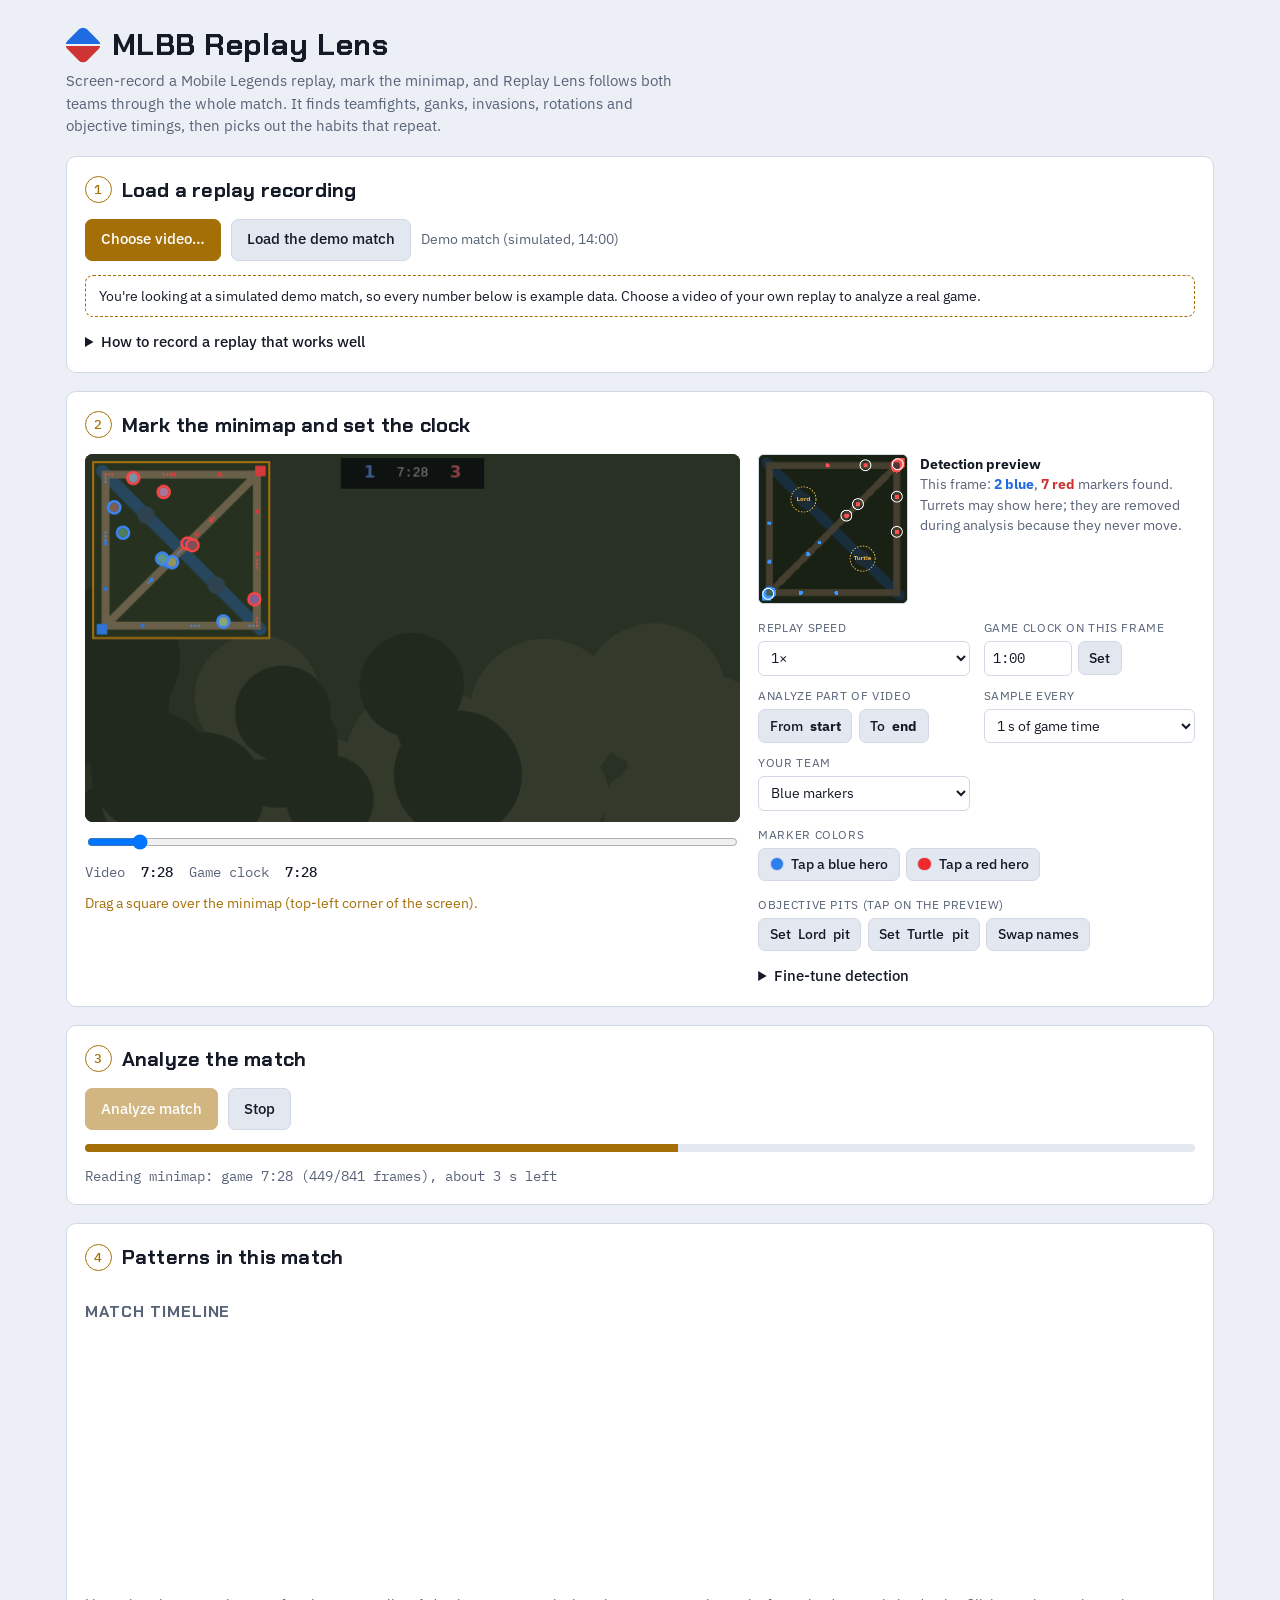
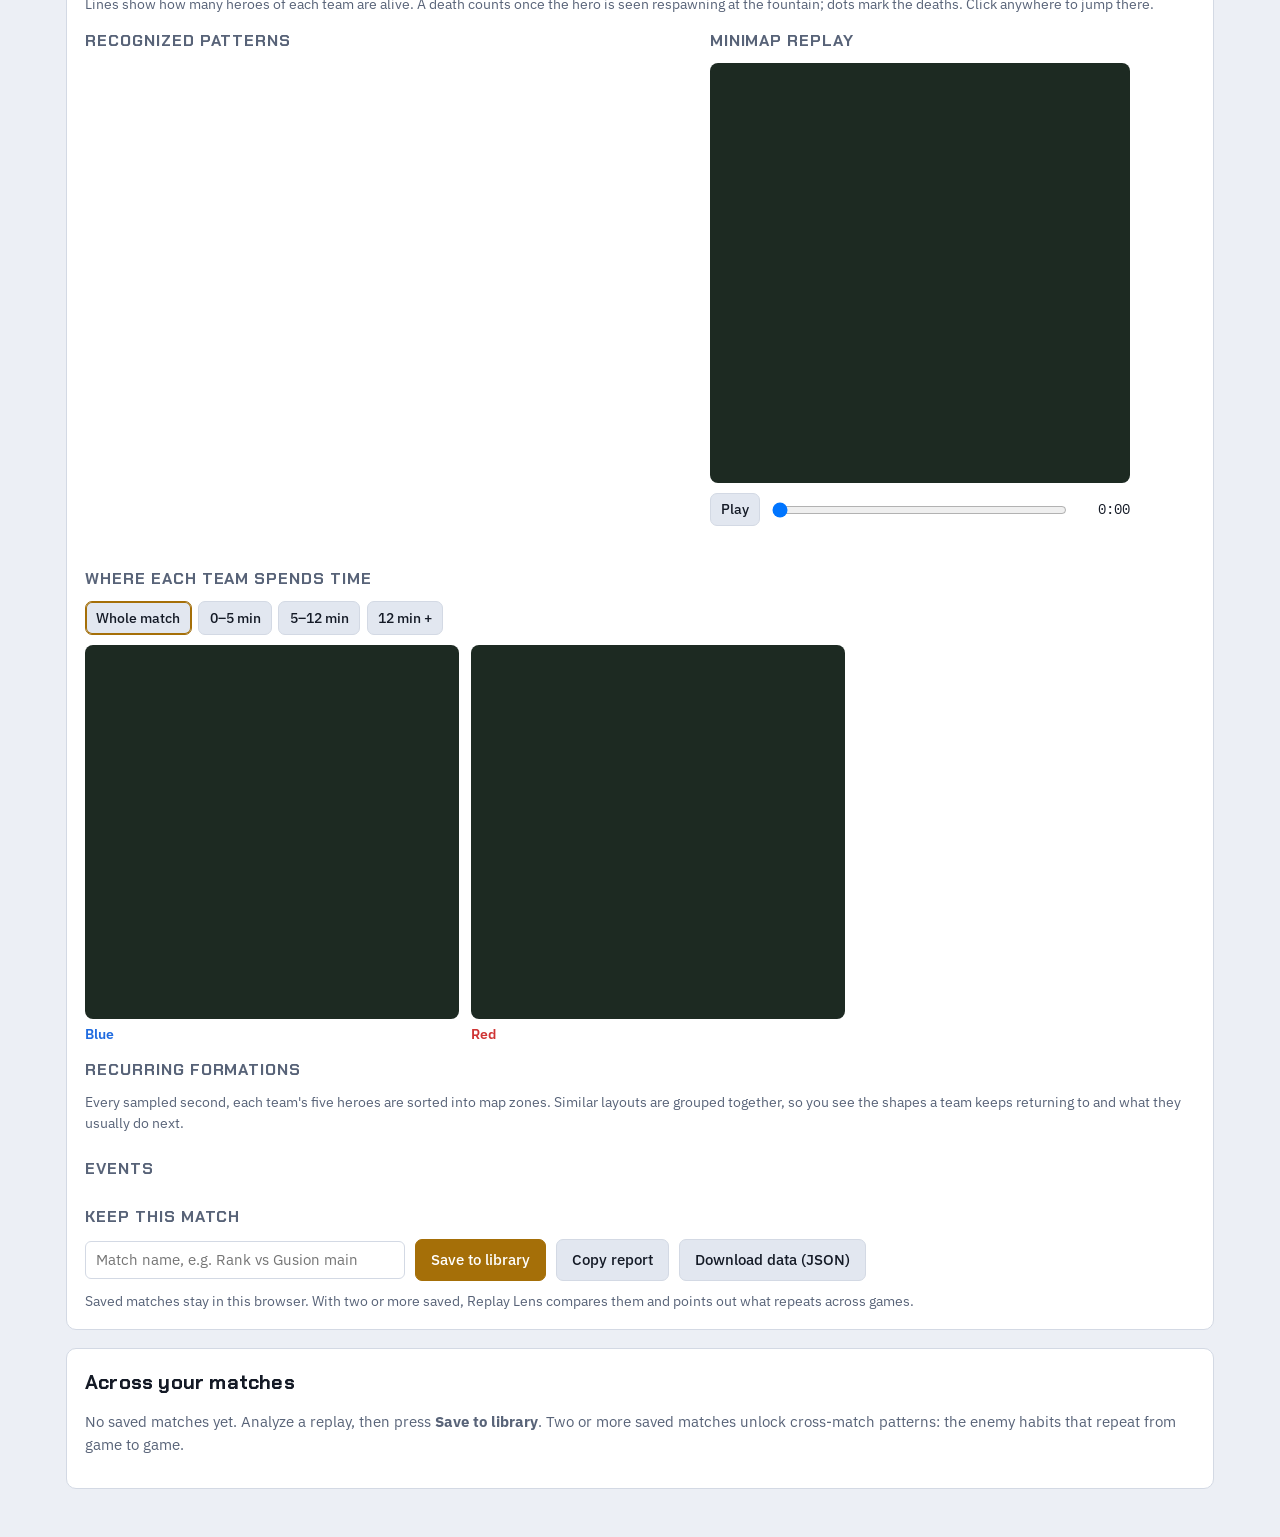
==== mlbb-replay-lens/index.html @ c82b3d93 "Add MLBB Replay Lens: Mobile Legends replay analyzer Single-file web app that reads the minimap from" ====
<!doctype html>
<html lang="en">
<head>
<meta charset="utf-8">
<meta name="viewport" content="width=device-width, initial-scale=1, viewport-fit=cover">
<title>MLBB Replay Lens</title>
<meta name="claude:viewport-fit-sides" content="cover">
<link rel="preconnect" href="https://fonts.googleapis.com">
<link rel="preconnect" href="https://fonts.gstatic.com" crossorigin>
<link rel="stylesheet" href="https://fonts.googleapis.com/css2?family=Chakra+Petch:wght@600;700&family=IBM+Plex+Sans:wght@400;500;600&family=IBM+Plex+Mono:wght@400;500&display=swap">
<style>
  /* Layout: a four-step analyst workbench (load, calibrate, analyze, patterns) on a cool slate ground,
     team blue and team red as semantic colors, battle-gold as the single accent. */
  :root {
    --bg: #eceff5; --panel: #ffffff; --sunk: #e2e7f0; --ink: #141a26; --muted: #586378; --line: #d3d9e4;
    --accent: #a56f08; --accent-ink: #ffffff;
    --blue: #1f6be0; --red: #cf3434; --good: #1d8655; --warn: #a8700b;
    --map: #1d2a22;
    --display: "Chakra Petch", "Segoe UI", system-ui, sans-serif;
    --body: "IBM Plex Sans", system-ui, -apple-system, "Segoe UI", Roboto, sans-serif;
    --mono: "IBM Plex Mono", ui-monospace, "SF Mono", Menlo, Consolas, monospace;
  }
  @media (prefers-color-scheme: dark) {
    :root:not([data-theme="light"]) {
      --bg: #0d121b; --panel: #151c29; --sunk: #0f1520; --ink: #e6ebf4; --muted: #94a0b6; --line: #273145;
      --accent: #e4b244; --accent-ink: #1a1405; --blue: #4f94ff; --red: #ff6464; --good: #45c08a; --warn: #e6a93a;
      --map: #16211b; color-scheme: dark;
    }
  }
  :root[data-theme="dark"] {
    --bg: #0d121b; --panel: #151c29; --sunk: #0f1520; --ink: #e6ebf4; --muted: #94a0b6; --line: #273145;
    --accent: #e4b244; --accent-ink: #1a1405; --blue: #4f94ff; --red: #ff6464; --good: #45c08a; --warn: #e6a93a;
    --map: #16211b; color-scheme: dark;
  }
  * { box-sizing: border-box; }
  html { -webkit-text-size-adjust: 100%; }
  body { margin: 0; background: var(--bg); color: var(--ink); font: 15px/1.5 var(--body); }
  .wrap { max-width: 1180px; margin: 0 auto; padding-left: max(16px, env(safe-area-inset-left, 0px)); padding-right: max(16px, env(safe-area-inset-right, 0px)); }
  h1, h2, h3 { font-family: var(--display); letter-spacing: .01em; text-wrap: balance; margin: 0; }
  h1 { font-size: 1.9rem; line-height: 1.1; }
  h2 { font-size: 1.25rem; display: flex; align-items: center; gap: .6rem; }
  h3 { font-size: 1rem; text-transform: uppercase; letter-spacing: .06em; color: var(--muted); }
  p { margin: 0; }
  button, select, input { font: inherit; color: inherit; }
  :focus-visible { outline: 2px solid var(--accent); outline-offset: 2px; }

  header.top { padding-block: 28px 18px; }
  .brand { display: flex; align-items: center; gap: .75rem; }
  .mark { width: 34px; height: 34px; flex: none; border-radius: 7px; background:
    linear-gradient(135deg, var(--blue) 0 48%, transparent 48% 52%, var(--red) 52% 100%); transform: rotate(45deg) scale(.82); }
  .tag { color: var(--muted); max-width: 70ch; margin-top: .5rem; }
  main { display: grid; gap: 18px; padding-block: 0 48px; }

  .step { background: var(--panel); border: 1px solid var(--line); border-radius: 10px; padding: 18px; display: grid; gap: 14px; min-width: 0; }
  .num { font-family: var(--mono); font-size: .8rem; font-weight: 500; width: 1.7rem; height: 1.7rem; display: inline-grid; place-items: center;
    border-radius: 50%; border: 1.5px solid var(--accent); color: var(--accent); flex: none; }
  .muted { color: var(--muted); }
  .small { font-size: .85rem; }

  .btn { display: inline-flex; align-items: center; gap: .45rem; padding: .55rem .95rem; border-radius: 7px; border: 1px solid var(--line);
    background: var(--sunk); cursor: pointer; font-weight: 500; white-space: nowrap; }
  .btn:hover { border-color: var(--muted); }
  .btn.primary { background: var(--accent); color: var(--accent-ink); border-color: var(--accent); }
  .btn.sm { padding: .35rem .65rem; font-size: .85rem; }
  .btn.on { border-color: var(--accent); box-shadow: inset 0 0 0 1px var(--accent); }
  .btn[disabled] { opacity: .5; cursor: default; }
  .row { display: flex; flex-wrap: wrap; gap: .6rem; align-items: center; }
  .banner { border: 1px dashed var(--accent); border-radius: 8px; padding: .6rem .8rem; font-size: .9rem; }

  details.how summary, details.tune summary { cursor: pointer; font-weight: 500; }
  details.how ol { margin: .6rem 0 0; padding-left: 1.3rem; max-width: 75ch; display: grid; gap: .3rem; }

  .setup { display: grid; grid-template-columns: minmax(0, 1.5fr) minmax(0, 1fr); gap: 18px; }
  @media (max-width: 860px) { .setup { grid-template-columns: minmax(0, 1fr); } }
  .screenbox { position: relative; background: #000; border-radius: 8px; overflow: hidden; line-height: 0; }
  .screenbox video, .screenbox canvas.screen { width: 100%; height: auto; display: block; }
  #overlay { position: absolute; inset: 0; width: 100%; height: 100%; touch-action: none; cursor: crosshair; }
  .clockline { font-family: var(--mono); font-size: .85rem; color: var(--muted); display: flex; gap: 1rem; flex-wrap: wrap; align-items: center; }
  .clockline b { color: var(--ink); font-weight: 500; }
  #demoSeek { flex: 1; min-width: 140px; }
  .hint { font-size: .85rem; color: var(--accent); min-height: 1.3em; }

  .controls { display: grid; gap: 14px; align-content: start; min-width: 0; }
  .preview-wrap { display: grid; grid-template-columns: 150px minmax(0, 1fr); gap: 12px; align-items: start; }
  #preview { width: 150px; height: 150px; border-radius: 6px; border: 1px solid var(--line); background: var(--map); cursor: crosshair; }
  .fields { display: grid; grid-template-columns: repeat(auto-fit, minmax(170px, 1fr)); gap: 10px 14px; }
  .field { display: grid; gap: .25rem; font-size: .85rem; min-width: 0; }
  .field > span { color: var(--muted); font-size: .78rem; text-transform: uppercase; letter-spacing: .05em; }
  .field select, .field input[type="text"] { padding: .4rem .5rem; border-radius: 6px; border: 1px solid var(--line); background: var(--panel); width: 100%; }
  .inline { display: flex; gap: .4rem; flex-wrap: wrap; align-items: center; }
  .inline input[type="text"] { width: 5.5rem; font-family: var(--mono); }
  .sw { width: .9rem; height: .9rem; border-radius: 50%; display: inline-block; border: 1px solid var(--line); }
  .slider { display: grid; grid-template-columns: 8.5rem minmax(0, 1fr) 3rem; gap: .5rem; align-items: center; font-size: .85rem; }
  .slider output { font-family: var(--mono); text-align: right; }
  details.tune { display: grid; gap: .5rem; }
  details.tune[open] > summary { margin-bottom: .5rem; }

  .progress { height: 8px; background: var(--sunk); border-radius: 4px; overflow: hidden; }
  #bar { height: 100%; width: 0; background: var(--accent); transition: width .2s; }
  #runInfo { font-family: var(--mono); font-size: .85rem; color: var(--muted); }

  .tiles { display: grid; grid-template-columns: repeat(auto-fit, minmax(150px, 1fr)); gap: 10px; }
  .tile { border: 1px solid var(--line); border-radius: 8px; padding: .7rem .8rem; display: grid; gap: .15rem; background: var(--sunk); }
  .tile .k { font-size: .72rem; text-transform: uppercase; letter-spacing: .06em; color: var(--muted); }
  .tile .v { font-family: var(--display); font-size: 1.45rem; font-weight: 700; font-variant-numeric: tabular-nums; }
  .tile .s { font-size: .8rem; color: var(--muted); }
  .cb { color: var(--blue); } .cr { color: var(--red); }

  .panel { display: grid; gap: 10px; min-width: 0; align-content: start; }
  .two { display: grid; grid-template-columns: minmax(0, 1.25fr) minmax(0, 1fr); gap: 18px; }
  @media (max-width: 860px) { .two { grid-template-columns: minmax(0, 1fr); } }
  #timeline { width: 100%; height: 250px; display: block; cursor: pointer; }
  #mapView { width: 100%; max-width: 420px; aspect-ratio: 1; border-radius: 8px; display: block; background: var(--map); }
  .scrub { display: flex; gap: .6rem; align-items: center; max-width: 420px; }
  .scrub input { flex: 1; min-width: 0; }
  #scrubT { font-family: var(--mono); font-size: .85rem; min-width: 3.2rem; text-align: right; }
  #mapNote { font-size: .82rem; color: var(--muted); max-width: 420px; min-height: 1.3em; }

  ul.insights { list-style: none; margin: 0; padding: 0; display: grid; gap: .55rem; }
  ul.insights li { display: grid; grid-template-columns: 5.6rem minmax(0, 1fr); gap: .6rem; align-items: baseline; padding-bottom: .55rem; border-bottom: 1px solid var(--line); }
  ul.insights li:last-child { border-bottom: 0; }
  @media (max-width: 520px) { ul.insights li { grid-template-columns: minmax(0, 1fr); gap: .3rem; } }
  .kind { font-size: .68rem; text-transform: uppercase; letter-spacing: .07em; font-weight: 600; padding: .1rem .4rem; border-radius: 4px; justify-self: start;
    border: 1px solid currentColor; color: var(--muted); }
  .kind.habit { color: var(--accent); }
  .kind.warn { color: var(--red); }
  .kind.good { color: var(--good); }
  .tchip { font-family: var(--mono); font-size: .8rem; padding: 0 .3rem; border-radius: 4px; border: 1px solid var(--line); background: var(--sunk); cursor: pointer; }
  .tchip:hover { border-color: var(--accent); }

  .chips { display: flex; gap: .4rem; flex-wrap: wrap; }
  .heats { display: grid; grid-template-columns: repeat(2, minmax(0, 1fr)); gap: 12px; max-width: 760px; }
  .heats figure { margin: 0; display: grid; gap: .3rem; }
  .heats canvas { width: 100%; aspect-ratio: 1; border-radius: 8px; background: var(--map); display: block; }
  .heats figcaption { font-size: .85rem; font-weight: 600; }

  .tablewrap { overflow-x: auto; }
  table { border-collapse: collapse; width: 100%; font-size: .88rem; }
  th, td { text-align: left; padding: .4rem .6rem; border-bottom: 1px solid var(--line); vertical-align: top; }
  th { font-size: .72rem; text-transform: uppercase; letter-spacing: .06em; color: var(--muted); font-weight: 600; }
  td.t { font-family: var(--mono); white-space: nowrap; }
  tr.click { cursor: pointer; }
  tr.click:hover td { background: var(--sunk); }
  .pill { display: inline-block; font-size: .75rem; padding: .05rem .45rem; border-radius: 999px; border: 1px solid currentColor; white-space: nowrap; }
  .bar { height: 6px; border-radius: 3px; background: var(--sunk); overflow: hidden; min-width: 60px; }
  .bar i { display: block; height: 100%; background: var(--accent); }
  .forms { display: grid; grid-template-columns: repeat(2, minmax(0, 1fr)); gap: 18px; }
  @media (max-width: 760px) { .forms { grid-template-columns: minmax(0, 1fr); } }

  .lib { display: grid; gap: .4rem; }
  .libitem { display: flex; gap: .6rem; align-items: center; flex-wrap: wrap; font-size: .9rem; border-bottom: 1px solid var(--line); padding-bottom: .4rem; }
  .libitem .grow { flex: 1; min-width: 0; }
  #nameIn { padding: .45rem .6rem; border-radius: 6px; border: 1px solid var(--line); background: var(--panel); min-width: 0; flex: 1; max-width: 320px; }
  #toast { position: fixed; left: 50%; transform: translateX(-50%); bottom: calc(18px + env(safe-area-inset-bottom, 0px)); background: var(--ink); color: var(--bg);
    padding: .5rem .9rem; border-radius: 8px; font-size: .9rem; opacity: 0; pointer-events: none; transition: opacity .2s; }
  #toast.show { opacity: 1; }
  @media (prefers-reduced-motion: reduce) { #bar, #toast { transition: none; } }
</style>
</head>
<body>
<header class="top wrap">
  <div class="brand"><span class="mark" aria-hidden="true"></span><h1>MLBB Replay Lens</h1></div>
  <p class="tag">Screen-record a Mobile Legends replay, mark the minimap, and Replay Lens follows both teams through the whole match.
    It finds teamfights, ganks, invasions, rotations and objective timings, then picks out the habits that repeat.</p>
</header>

<main class="wrap">
  <section class="step" id="stepLoad">
    <h2><span class="num">1</span>Load a replay recording</h2>
    <div class="row">
      <label class="btn primary" for="file">Choose video…</label>
      <input type="file" id="file" accept="video/*" hidden>
      <button class="btn" id="demoBtn" type="button">Load the demo match</button>
      <span class="muted small" id="srcName"></span>
    </div>
    <p class="banner" id="demoBanner" hidden>You're looking at a simulated demo match, so every number below is example data.
      Choose a video of your own replay to analyze a real game.</p>
    <details class="how">
      <summary>How to record a replay that works well</summary>
      <ol>
        <li>In Mobile Legends open <b>Profile → Battle History</b> (or a saved replay) and play the replay.</li>
        <li>Start your phone's screen recorder before the match timer starts. Landscape, 720p or higher.</li>
        <li>Keep the minimap visible the whole time. Don't open menus over it. Leave the replay at 1× or 2× and note which.</li>
        <li>Trim the draft or loading screen if you can, or set <b>Analyze from</b> in step 2.</li>
        <li>All processing happens on your device. The video is never uploaded.</li>
      </ol>
    </details>
  </section>

  <section class="step" id="stepSetup" hidden>
    <h2><span class="num">2</span>Mark the minimap and set the clock</h2>
    <div class="setup">
      <div class="panel">
        <div class="screenbox" id="screenBox"><canvas id="overlay"></canvas></div>
        <div class="clockline" id="demoBar" hidden><input type="range" id="demoSeek" min="0" max="840" step="1" value="60" aria-label="Demo position"></div>
        <div class="clockline">Video <b id="vt">0:00</b> Game clock <b id="gt">0:00</b></div>
        <div class="hint" id="modeHint">Drag a square over the minimap (top-left corner of the screen).</div>
      </div>
      <div class="controls">
        <div class="preview-wrap">
          <canvas id="preview" width="300" height="300" aria-label="Minimap detection preview"></canvas>
          <div class="small">
            <b>Detection preview</b>
            <p class="muted" id="previewInfo">Circles show the heroes found on the current frame.</p>
          </div>
        </div>
        <div class="fields">
          <label class="field"><span>Replay speed</span>
            <select id="speed"><option value="0.5">0.5×</option><option value="1" selected>1×</option><option value="2">2×</option><option value="4">4×</option><option value="8">8×</option></select></label>
          <div class="field"><span>Game clock on this frame</span>
            <div class="inline"><input type="text" id="clockIn" value="0:00" inputmode="numeric" aria-label="Game clock"><button class="btn sm" id="clockSet" type="button">Set</button></div></div>
          <div class="field"><span>Analyze part of video</span>
            <div class="inline"><button class="btn sm" id="fromBtn" type="button">From <b id="fromV">start</b></button><button class="btn sm" id="toBtn" type="button">To <b id="toV">end</b></button></div></div>
          <label class="field"><span>Sample every</span>
            <select id="every"><option value="0.5">0.5 s of game time</option><option value="1" selected>1 s of game time</option><option value="2">2 s (faster)</option></select></label>
          <label class="field"><span>Your team</span>
            <select id="myTeam"><option value="b">Blue markers</option><option value="r">Red markers</option></select></label>
        </div>
        <div class="field"><span>Marker colors</span>
          <div class="inline">
            <button class="btn sm" id="pickB" type="button"><i class="sw" id="swB"></i>Tap a blue hero</button>
            <button class="btn sm" id="pickR" type="button"><i class="sw" id="swR"></i>Tap a red hero</button>
          </div></div>
        <div class="field"><span>Objective pits (tap on the preview)</span>
          <div class="inline">
            <button class="btn sm" id="pitABtn" type="button">Set <span id="pitAName">Lord</span> pit</button>
            <button class="btn sm" id="pitBBtn" type="button">Set <span id="pitBName">Turtle</span> pit</button>
            <button class="btn sm" id="swapPits" type="button">Swap names</button>
          </div></div>
        <details class="tune">
          <summary>Fine-tune detection</summary>
          <div class="slider"><label for="blueTol">Blue hue range</label><input type="range" id="blueTol" min="6" max="40" value="22"><output id="blueTolO">22°</output></div>
          <div class="slider"><label for="redTol">Red hue range</label><input type="range" id="redTol" min="6" max="40" value="16"><output id="redTolO">16°</output></div>
          <div class="slider"><label for="sMin">Min. saturation</label><input type="range" id="sMin" min="15" max="90" value="45"><output id="sMinO">45%</output></div>
          <div class="slider"><label for="vMin">Min. brightness</label><input type="range" id="vMin" min="15" max="90" value="42"><output id="vMinO">42%</output></div>
          <div class="slider"><label for="minArea">Min. marker size</label><input type="range" id="minArea" min="4" max="80" value="16"><output id="minAreaO">16</output></div>
          <label class="field"><span>Your own hero's green marker counts as</span>
            <select id="greenTeam"><option value="off" selected>Ignore green</option><option value="b">Blue team</option><option value="r">Red team</option></select></label>
          <p class="muted small">Minions and turrets are filtered out automatically: small dots by size, turrets because they never move.</p>
        </details>
      </div>
    </div>
  </section>

  <section class="step" id="stepRun" hidden>
    <h2><span class="num">3</span>Analyze the match</h2>
    <div class="row">
      <button class="btn primary" id="runBtn" type="button">Analyze match</button>
      <button class="btn" id="stopBtn" type="button" hidden>Stop</button>
    </div>
    <div class="progress" aria-hidden="true"><div id="bar"></div></div>
    <p id="runInfo">Reads the minimap once per sampled second, then looks for patterns.</p>
  </section>

  <section class="step" id="stepResults" hidden>
    <h2><span class="num">4</span>Patterns in this match</h2>
    <div class="tiles" id="tiles"></div>

    <div class="panel">
      <h3>Match timeline</h3>
      <canvas id="timeline" aria-label="Match timeline. Click to jump to a moment."></canvas>
      <p class="muted small">Lines show how many heroes of each team are alive. A death counts once the hero is seen respawning at the fountain; dots mark the deaths. Click anywhere to jump there.</p>
    </div>

    <div class="two">
      <div class="panel">
        <h3>Recognized patterns</h3>
        <ul class="insights" id="insights"></ul>
      </div>
      <div class="panel">
        <h3>Minimap replay</h3>
        <canvas id="mapView" width="420" height="420"></canvas>
        <div class="scrub">
          <button class="btn sm" id="playBtn" type="button" aria-label="Play">Play</button>
          <input type="range" id="scrub" min="0" max="0" value="0" aria-label="Match time">
          <span id="scrubT">0:00</span>
        </div>
        <p id="mapNote"></p>
      </div>
    </div>

    <div class="panel">
      <h3>Where each team spends time</h3>
      <div class="chips" id="phaseChips">
        <button class="btn sm on" data-ph="all" type="button">Whole match</button>
        <button class="btn sm" data-ph="early" type="button">0–5 min</button>
        <button class="btn sm" data-ph="mid" type="button">5–12 min</button>
        <button class="btn sm" data-ph="late" type="button">12 min +</button>
      </div>
      <div class="heats">
        <figure><canvas id="heatB" width="300" height="300"></canvas><figcaption class="cb" id="heatBCap">Blue</figcaption></figure>
        <figure><canvas id="heatR" width="300" height="300"></canvas><figcaption class="cr" id="heatRCap">Red</figcaption></figure>
      </div>
    </div>

    <div class="panel">
      <h3>Recurring formations</h3>
      <p class="muted small">Every sampled second, each team's five heroes are sorted into map zones. Similar layouts are grouped together, so you see the shapes a team keeps returning to and what they usually do next.</p>
      <div class="forms" id="formations"></div>
    </div>

    <div class="panel">
      <h3>Events</h3>
      <div class="tablewrap"><table id="events"></table></div>
    </div>

    <div class="panel">
      <h3>Keep this match</h3>
      <div class="row">
        <input type="text" id="nameIn" placeholder="Match name, e.g. Rank vs Gusion main" aria-label="Match name">
        <button class="btn primary" id="saveBtn" type="button">Save to library</button>
        <button class="btn" id="copyBtn" type="button">Copy report</button>
        <button class="btn" id="jsonBtn" type="button">Download data (JSON)</button>
      </div>
      <p class="muted small">Saved matches stay in this browser. With two or more saved, Replay Lens compares them and points out what repeats across games.</p>
    </div>
  </section>

  <section class="step" id="stepLib">
    <h2>Across your matches</h2>
    <div class="lib" id="library"></div>
    <ul class="insights" id="cross"></ul>
  </section>
</main>
<div id="toast" role="status" aria-live="polite"></div>

<script>
'use strict';
/* ============================================================
   MLBB Replay Lens: minimap tracking + pattern recognition.
   Everything runs locally in the browser.
   ============================================================ */
const $ = s => document.querySelector(s);
const N = 160;                      // the minimap is resampled to N x N pixels
const TEAMS = ['b', 'r'];
const other = k => (k === 'b' ? 'r' : 'b');

const store = {
  get(k, d) { try { const v = localStorage.getItem(k); return v ? JSON.parse(v) : d; } catch (e) { return d; } },
  set(k, v) { try { localStorage.setItem(k, JSON.stringify(v)); return true; } catch (e) { return false; } },
};

const fmt = t => { t = Math.max(0, Math.round(t)); return Math.floor(t / 60) + ':' + String(t % 60).padStart(2, '0'); };
const parseClock = s => {
  const m = String(s).trim().match(/^(\d+)(?:[:.](\d{1,2}))?$/);
  if (!m) return null;
  return m[2] != null ? +m[1] * 60 + +m[2] : +m[1];
};
function mulberry32(a) { return function () { a |= 0; a = a + 0x6D2B79F5 | 0; let t = Math.imul(a ^ a >>> 15, 1 | a); t = t + Math.imul(t ^ t >>> 7, 61 | t) ^ t; return ((t ^ t >>> 14) >>> 0) / 4294967296; }; }
const dist = (a, b) => Math.hypot(a.x - b.x, a.y - b.y);
const cssVar = n => getComputedStyle(document.documentElement).getPropertyValue(n).trim();
const median = a => { if (!a.length) return 0; const s = [...a].sort((x, y) => x - y); const m = s.length >> 1; return s.length % 2 ? s[m] : (s[m - 1] + s[m]) / 2; };
const mean = a => a.length ? a.reduce((s, v) => s + v, 0) / a.length : 0;
const esc = s => String(s).replace(/[&<>"]/g, c => ({ '&': '&amp;', '<': '&lt;', '>': '&gt;', '"': '&quot;' }[c]));
const chip = t => `<button class="tchip" type="button" data-t="${t.toFixed(1)}">${fmt(t)}</button>`;
function toast(msg) { const el = $('#toast'); el.textContent = msg; el.classList.add('show'); clearTimeout(toast.h); toast.h = setTimeout(() => el.classList.remove('show'), 2200); }

/* ---------------- settings ---------------- */
const DEFAULTS = {
  roi: { x: 0.004, y: 0.01, w: 0.15, h: 0.27 },     // fraction of the screen
  speed: 1, anchorVideo: 0, anchorGame: 0, fromV: 0, toV: null, every: 1, my: 'b',
  blueH: 214, blueTol: 22, redH: 0, redTol: 16, greenH: 125, greenTol: 22, greenTeam: 'off',
  sMin: 0.45, vMin: 0.42, minArea: 16,
  pits: { a: { x: 0.30, y: 0.30, name: 'Lord' }, b: { x: 0.70, y: 0.70, name: 'Turtle' } },
};
let isDemo = false;
const cfg = JSON.parse(JSON.stringify(DEFAULTS));
// Settings tuned for real recordings are remembered; the demo's own settings never are.
const saveCfg = () => { if (isDemo) return; const { anchorVideo, anchorGame, fromV, toV, unitGuess, ...keep } = cfg; store.set('rl-cfg', keep); };
const toGame = vt => cfg.anchorGame + (vt - cfg.anchorVideo) * cfg.speed;
const toVideo = (gt, c = cfg) => c.anchorVideo + (gt - c.anchorGame) / c.speed;

/* ---------------- map geometry ----------------
   Normalized minimap coords: x right, y down. One base sits bottom-left (BL), the other top-right (TR).
   The river runs top-left to bottom-right (x = y); the mid lane runs between the bases (x + y = 1). */
function regionOf(x, y, pits = cfg.pits) {
  if (Math.hypot(x, 1 - y) < 0.2) return 'baseBL';
  if (Math.hypot(1 - x, y) < 0.2) return 'baseTR';
  if (Math.hypot(x - pits.a.x, y - pits.a.y) < 0.085) return 'pitA';
  if (Math.hypot(x - pits.b.x, y - pits.b.y) < 0.085) return 'pitB';
  if (x < 0.13 || y < 0.13) return 'top';
  if (x > 0.87 || y > 0.87) return 'bot';
  if (Math.abs(x + y - 1) < 0.09) return 'mid';
  if (Math.abs(x - y) < 0.07) return 'river';
  if (y > x) return x + y < 1 ? 'jgBLt' : 'jgBLb';
  return x + y < 1 ? 'jgTRt' : 'jgTRb';
}
// The zone of a point from one team's point of view.
function zoneOf(x, y, side, keepPits) {
  const r = regionOf(x, y);
  switch (r) {
    case 'baseBL': return side === 'BL' ? 'ownBase' : 'enemyBase';
    case 'baseTR': return side === 'TR' ? 'ownBase' : 'enemyBase';
    case 'jgBLt': case 'jgBLb': return side === 'BL' ? 'ownJg' : 'enemyJg';
    case 'jgTRt': case 'jgTRb': return side === 'TR' ? 'ownJg' : 'enemyJg';
    case 'pitA': case 'pitB': return keepPits ? r : 'river';
    default: return r;
  }
}
const ZONES = ['top', 'mid', 'bot', 'ownJg', 'enemyJg', 'river', 'ownBase', 'enemyBase', 'unseen'];
const ZONE_LABEL = { top: 'top lane', mid: 'mid lane', bot: 'bottom lane', ownJg: 'own jungle', enemyJg: 'enemy jungle',
  river: 'river / objectives', ownBase: 'base', enemyBase: 'enemy base', unseen: 'off the map (dead)' };

/* ---------------- frame sources ---------------- */
let screen = null;     // { kind, el, W, H, duration, time(), seek(t) }
const grabCv = document.createElement('canvas'); grabCv.width = grabCv.height = N;
const grabCtx = grabCv.getContext('2d', { willReadFrequently: true });

function videoScreen(video) {
  return {
    kind: 'video', el: video,
    get W() { return video.videoWidth; }, get H() { return video.videoHeight; },
    get duration() { return video.duration; },
    time: () => video.currentTime,
    seek(t) {
      return new Promise(res => {
        if (Math.abs(video.currentTime - t) < 0.002 && video.readyState >= 2) return res();
        let done = false;
        const fin = () => { if (done) return; done = true; video.removeEventListener('seeked', fin); clearTimeout(to); res(); };
        video.addEventListener('seeked', fin);
        const to = setTimeout(fin, 5000);
        video.currentTime = t;
      });
    },
  };
}
function grab() {
  const r = cfg.roi;
  grabCtx.drawImage(screen.el, r.x * screen.W, r.y * screen.H, r.w * screen.W, r.h * screen.H, 0, 0, N, N);
  return grabCtx.getImageData(0, 0, N, N);
}

/* ---------------- pixel classification ---------------- */
function hueDist(a, b) { const d = Math.abs(a - b) % 360; return d > 180 ? 360 - d : d; }
function pixelHSV(r, g, b) {
  const mx = Math.max(r, g, b), mn = Math.min(r, g, b), del = mx - mn;
  let h = 0;
  if (del) { if (mx === r) h = ((g - b) / del) % 6; else if (mx === g) h = (b - r) / del + 2; else h = (r - g) / del + 4; h *= 60; if (h < 0) h += 360; }
  return { h, s: mx ? del / mx : 0, v: mx / 255 };
}
// 0 = nothing, 1 = blue team, 2 = red team
function classify(img, c, out) {
  const d = img.data, n = N * N; out = out || new Uint8Array(n);
  const vMin = c.vMin * 255, green = c.greenTeam === 'off' ? 0 : (c.greenTeam === 'b' ? 1 : 2);
  for (let p = 0, q = 0; p < n; p++, q += 4) {
    const r = d[q], g = d[q + 1], b = d[q + 2];
    const mx = r > g ? (r > b ? r : b) : (g > b ? g : b), mn = r < g ? (r < b ? r : b) : (g < b ? g : b);
    let k = 0;
    if (mx >= vMin && mx > 0 && mx - mn >= c.sMin * mx) {
      const del = mx - mn; let h;
      if (mx === r) h = ((g - b) / del) % 6; else if (mx === g) h = (b - r) / del + 2; else h = (r - g) / del + 4;
      h *= 60; if (h < 0) h += 360;
      if (hueDist(h, c.blueH) <= c.blueTol) k = 1;
      else if (hueDist(h, c.redH) <= c.redTol) k = 2;
      else if (green && hueDist(h, c.greenH) <= c.greenTol) k = green;
    }
    out[p] = k;
  }
  return out;
}
const LBL = new Int32Array(N * N), STK = new Int32Array(N * N);
function components(mask, minArea) {
  LBL.fill(0);
  const comps = []; let id = 0; const maxArea = N * N * 0.08;
  for (let p = 0; p < N * N; p++) {
    const c = mask[p]; if (!c || LBL[p]) continue;
    id++; let sp = 0; STK[sp++] = p; LBL[p] = id; let a = 0, sx = 0, sy = 0;
    while (sp) {
      const q = STK[--sp], x = q % N, y = (q / N) | 0; a++; sx += x; sy += y;
      for (let dy = -1; dy <= 1; dy++) {
        const yy = y + dy; if (yy < 0 || yy >= N) continue;
        for (let dx = -1; dx <= 1; dx++) {
          const xx = x + dx; if (xx < 0 || xx >= N) continue;
          const r = yy * N + xx; if (!LBL[r] && mask[r] === c) { LBL[r] = id; STK[sp++] = r; }
        }
      }
    }
    if (a <= maxArea) comps.push({ c, a, x: (sx / a + 0.5) / N, y: (sy / a + 0.5) / N });
  }
  // A marker ring cut in two by something drawn over it comes back as two arcs: merge close pieces of one color.
  for (let i = 0; i < comps.length; i++) for (let j = i + 1; j < comps.length; j++) {
    const A = comps[i], B = comps[j];
    if (A.c === B.c && dist(A, B) < 0.04) {
      const a = A.a + B.a; A.x = (A.x * A.a + B.x * B.a) / a; A.y = (A.y * A.a + B.y * B.a) / a; A.a = a;
      comps.splice(j, 1); j = i;
    }
  }
  return comps.filter(c => c.a >= minArea);
}
// Pixels that stay colored for most of any 90-second window are map furniture (turrets, base icons): drop them.
function removeStatic(masks, ever, W) {
  const S = masks.length; if (!S) return;
  const pre = new Uint16Array(S + 1), full = S < W;
  for (let p = 0; p < N * N; p++) {
    if (!ever[p]) continue;
    for (let c = 1; c <= 2; c++) {
      for (let s = 0; s < S; s++) pre[s + 1] = pre[s] + (masks[s][p] === c ? 1 : 0);
      if (!pre[S]) continue;
      if (full) { if (pre[S] / S >= 0.85) for (let s = 0; s < S; s++) if (masks[s][p] === c) masks[s][p] = 0; continue; }
      for (let s = 0; s < S; s++) {
        if (masks[s][p] !== c) continue;
        const trail = s + 1 >= W ? (pre[s + 1] - pre[s + 1 - W]) / W : 0;
        const lead = s + W <= S ? (pre[s + W] - pre[s]) / W : 0;
        if (trail >= 0.85 || lead >= 0.85) masks[s][p] = 0;
      }
    }
  }
}

/* ---------------- demo match (simulated) ---------------- */
const Demo = (() => {
  const T = 840, W = 640, H = 360, MM = { x: 8, y: 8, s: 172 };
  const rng = mulberry32(20261022);
  const base = { b: [0.07, 0.93], r: [0.93, 0.07] };
  const mir = ([x, y]) => [y, x];
  const campsB = [[0.56, 0.80], [0.40, 0.70], [0.24, 0.56], [0.17, 0.40]];
  const camps = { b: campsB, r: campsB.map(mir) };
  const lane = { top: { b: [0.10, 0.24], r: [0.24, 0.10] }, mid: { b: [0.45, 0.55], r: [0.55, 0.45] }, bot: { b: [0.76, 0.90], r: [0.90, 0.76] } };
  // ids 0-4 blue, 5-9 red; role = id % 5: 0 EXP (top), 1 mid, 2 gold (bottom), 3 jungle, 4 roam
  const EV = [
    { from: 55, to: 85, ids: [8, 9], at: [0.56, 0.80] },                                   // red invades blue jungle
    { from: 122, to: 150, ids: [3, 4, 2, 8, 9, 7, 6], at: [0.70, 0.70], die: { 3: 146 } },    // turtle fight
    { from: 150, to: 178, ids: [8, 6], at: [0.78, 0.90], die: { 2: 172 } },                 // red gank bottom
    { from: 195, to: 228, ids: [3, 4], at: [0.24, 0.10], die: { 5: 222 } },                 // blue gank top
    { from: 300, to: 330, ids: [8, 9], at: [0.24, 0.56] },                                  // red invades again
    { from: 345, to: 385, ids: [8, 6], at: [0.78, 0.90], die: { 2: 380 } },                 // red gank bottom
    { from: 478, to: 522, ids: [0, 1, 2, 3, 4, 5, 6, 7, 8, 9], at: [0.30, 0.30], die: { 0: 500, 3: 506, 4: 510, 9: 503 } }, // lord fight
    { from: 530, to: 570, ids: [8, 6, 9], at: [0.78, 0.90], die: { 2: 562 } },              // red gank bottom (3rd)
    { from: 628, to: 662, ids: [0, 1, 2, 3, 4, 5, 6, 7, 8, 9], at: [0.50, 0.50], die: { 5: 645, 7: 650, 8: 655, 1: 648, 2: 652 } },
    { from: 716, to: 752, ids: [5, 6, 7, 8, 9, 3, 4], at: [0.30, 0.30], die: { 4: 740 } },   // red takes lord
  ];
  const lanePaths = { top: [[0.07, 0.93], [0.07, 0.07], [0.93, 0.07]], mid: [[0.07, 0.93], [0.93, 0.07]], bot: [[0.07, 0.93], [0.93, 0.93], [0.93, 0.07]] };
  const turrets = [
    ...[[0.07, 0.72, 0], [0.07, 0.46, 0], [0.28, 0.93, 0], [0.52, 0.93, 390], [0.33, 0.67, 0], [0.41, 0.59, 0]].map(([x, y, d]) => ({ t: 'b', x, y, d })),
    ...[[0.72, 0.07, 0], [0.46, 0.07, 470], [0.93, 0.28, 0], [0.93, 0.52, 0], [0.67, 0.33, 0], [0.59, 0.41, 680]].map(([x, y, d]) => ({ t: 'r', x, y, d })),
  ];
  const portraits = Array.from({ length: 10 }, (_, i) => `hsl(${(i * 37 + 20) % 360} 22% ${40 + (i % 3) * 8}%)`);

  function defaultTarget(id, t) {
    const tm = id < 5 ? 'b' : 'r', role = id % 5, j = 0.02 * Math.sin(t / 5 + id * 1.7), k = 0.02 * Math.cos(t / 6 + id);
    if (t < 12) return base[tm];
    if (t >= 600) {
      if (tm === 'r') return [0.56 + 0.03 * Math.sin(t / 7 + id), 0.44 + 0.03 * Math.cos(t / 9 + id)];
      if (role === 0) return [0.30 + 0.08 * Math.sin(t / 20), 0.08];
      return [0.42 + 0.03 * Math.sin(t / 8 + id), 0.58 + 0.03 * Math.cos(t / 6 + id)];
    }
    if (role === 0) return [lane.top[tm][0] + j, lane.top[tm][1] + k];
    if (role === 1) return [lane.mid[tm][0] + j, lane.mid[tm][1] + k];
    if (role === 2) return [lane.bot[tm][0] + j, lane.bot[tm][1] + k];
    if (role === 3) return camps[tm][Math.floor((t - 12) / 22) % 4];
    const l = t < (tm === 'b' ? 150 : 240) ? lane.bot[tm] : lane.mid[tm];
    return [l[0] + (tm === 'b' ? -0.04 : 0.02) + k, l[1] + (tm === 'b' ? -0.02 : 0.04) + j];
  }
  // Pre-simulate one position per second.
  const frames = []; const deaths = [];
  {
    const pos = Array.from({ length: 10 }, (_, i) => [...base[i < 5 ? 'b' : 'r']]);
    const deadUntil = new Array(10).fill(-1);
    for (let t = 0; t <= T; t++) {
      const row = [];
      for (let id = 0; id < 10; id++) {
        const tm = id < 5 ? 'b' : 'r';
        if (deadUntil[id] > t) { row.push(null); continue; }
        if (deadUntil[id] === t || (deadUntil[id] > 0 && deadUntil[id] < t && !pos[id])) { pos[id] = [...base[tm]]; deadUntil[id] = -1; }
        let tgt = null;
        for (const e of EV) if (t >= e.from && t <= e.to && e.ids.includes(id)) tgt = [e.at[0] + 0.025 * Math.sin(id * 2.1 + t / 3), e.at[1] + 0.025 * Math.cos(id * 1.3 + t / 4)];
        tgt = tgt || defaultTarget(id, t);
        const p = pos[id], dx = tgt[0] - p[0], dy = tgt[1] - p[1], d = Math.hypot(dx, dy), step = 0.04;
        if (d > step) { p[0] += dx / d * step; p[1] += dy / d * step; } else { p[0] = tgt[0]; p[1] = tgt[1]; }
        row.push([p[0] + (rng() - 0.5) * 0.004, p[1] + (rng() - 0.5) * 0.004]);
        for (const e of EV) if (e.die && e.die[id] === t) { deadUntil[id] = t + Math.round(12 + t / 25); deaths.push({ t, tm }); }
      }
      frames.push(row);
    }
  }
  const terrain = Array.from({ length: 26 }, () => [rng() * W, 190 + rng() * 170, 20 + rng() * 60, rng()]);
  function along(path, f) {
    const segs = []; let L = 0;
    for (let i = 1; i < path.length; i++) { const l = Math.hypot(path[i][0] - path[i - 1][0], path[i][1] - path[i - 1][1]); segs.push(l); L += l; }
    let d = f * L;
    for (let i = 0; i < segs.length; i++) { if (d <= segs[i]) { const u = d / segs[i]; return [path[i][0] + (path[i + 1][0] - path[i][0]) * u, path[i][1] + (path[i + 1][1] - path[i][1]) * u]; } d -= segs[i]; }
    return path[path.length - 1];
  }
  function draw(ctx, t) {
    t = Math.max(0, Math.min(T, t));
    const fr = frames[Math.round(t)];
    ctx.fillStyle = '#4b5a43'; ctx.fillRect(0, 0, W, H);
    for (const [x, y, r, s] of terrain) { ctx.fillStyle = s > 0.5 ? '#3c4a37' : '#5e6a51'; ctx.beginPath(); ctx.arc(x, y, r, 0, 7); ctx.fill(); }
    ctx.fillStyle = 'rgba(10,14,20,.75)'; ctx.fillRect(250, 4, 140, 30);
    const kb = deaths.filter(d => d.t <= t && d.tm === 'r').length, kr = deaths.filter(d => d.t <= t && d.tm === 'b').length;
    ctx.font = '600 16px system-ui, sans-serif'; ctx.textAlign = 'center'; ctx.textBaseline = 'middle';
    ctx.fillStyle = '#6ea8ff'; ctx.fillText(kb, 278, 19); ctx.fillStyle = '#ff7b7b'; ctx.fillText(kr, 362, 19);
    ctx.fillStyle = '#f1f1f1'; ctx.font = '500 13px ui-monospace, monospace'; ctx.fillText(fmt(t), 320, 19);
    ctx.save(); ctx.translate(MM.x, MM.y); ctx.scale(MM.s, MM.s);
    ctx.fillStyle = '#26321f'; ctx.fillRect(0, 0, 1, 1);
    ctx.lineCap = 'round';
    ctx.strokeStyle = '#26475e'; ctx.lineWidth = 0.07; ctx.beginPath(); ctx.moveTo(0.05, 0.05); ctx.lineTo(0.95, 0.95); ctx.stroke();
    ctx.strokeStyle = '#6a604a'; ctx.lineWidth = 0.045;
    for (const k in lanePaths) { const p = lanePaths[k]; ctx.beginPath(); ctx.moveTo(p[0][0], p[0][1]); for (const q of p.slice(1)) ctx.lineTo(q[0], q[1]); ctx.stroke(); }
    ctx.fillStyle = '#2f4250'; for (const pt of [cfg.pits.a, cfg.pits.b]) { ctx.beginPath(); ctx.arc(pt.x, pt.y, 0.05, 0, 7); ctx.fill(); }
    ctx.fillStyle = '#2f74d6'; ctx.fillRect(0.02, 0.92, 0.06, 0.06); ctx.fillStyle = '#d63a3a'; ctx.fillRect(0.92, 0.02, 0.06, 0.06);
    for (const tu of turrets) { if (tu.d && t >= tu.d) continue; ctx.fillStyle = tu.t === 'b' ? '#2f74d6' : '#d63a3a'; ctx.fillRect(tu.x - 0.011, tu.y - 0.011, 0.022, 0.022); }
    for (let w0 = Math.floor((t - 90) / 30) * 30; w0 <= t; w0 += 30) {
      if (w0 < 20) continue;
      for (const k in lanePaths) for (const tm of TEAMS) {
        const f = Math.min(0.5, (t - w0) * 0.011); if (t - w0 > 70) continue;
        const path = tm === 'b' ? lanePaths[k] : [...lanePaths[k]].reverse();
        for (let m = 0; m < 3; m++) { const q = along(path, Math.max(0, f - m * 0.012)); ctx.fillStyle = tm === 'b' ? '#4d8fe8' : '#e05252'; ctx.beginPath(); ctx.arc(q[0], q[1], 0.006, 0, 7); ctx.fill(); }
      }
    }
    for (let id = 0; id < 10; id++) {
      const p = fr[id]; if (!p) continue;
      ctx.fillStyle = portraits[id]; ctx.beginPath(); ctx.arc(p[0], p[1], 0.027, 0, 7); ctx.fill();
      ctx.strokeStyle = id < 5 ? '#3d8bff' : '#ff4646'; ctx.lineWidth = 0.014; ctx.beginPath(); ctx.arc(p[0], p[1], 0.034, 0, 7); ctx.stroke();
    }
    ctx.restore();
    ctx.strokeStyle = 'rgba(255,255,255,.35)'; ctx.lineWidth = 1; ctx.strokeRect(MM.x - 0.5, MM.y - 0.5, MM.s + 1, MM.s + 1);
  }
  function makeScreen() {
    const cv = document.createElement('canvas'); cv.width = W; cv.height = H; cv.className = 'screen';
    const ctx = cv.getContext('2d', { willReadFrequently: true }); let cur = 60; draw(ctx, cur);
    return { kind: 'demo', el: cv, W, H, duration: T, time: () => cur, seek(t) { cur = Math.max(0, Math.min(T, t)); draw(ctx, cur); return Promise.resolve(); } };
  }
  return { T, makeScreen, roi: { x: MM.x / W, y: MM.y / H, w: MM.s / W, h: MM.s / H } };
})();

/* ---------------- setup UI ---------------- */
const overlay = $('#overlay'), octx = overlay.getContext('2d');
let mode = 'roi';     // roi | pickB | pickR | pitA | pitB
const HINTS = {
  roi: 'Drag a square over the minimap (top-left corner of the screen).',
  pickB: 'Tap the colored ring of a blue-team hero on the video.',
  pickR: 'Tap the colored ring of a red-team hero on the video.',
  pitA: () => `Tap the ${cfg.pits.a.name} pit on the detection preview.`,
  pitB: () => `Tap the ${cfg.pits.b.name} pit on the detection preview.`,
};
function setMode(m) {
  mode = mode === m ? 'roi' : m;
  const h = HINTS[mode]; $('#modeHint').textContent = typeof h === 'function' ? h() : h;
  for (const [id, mm] of [['#pickB', 'pickB'], ['#pickR', 'pickR'], ['#pitABtn', 'pitA'], ['#pitBBtn', 'pitB']]) $(id).classList.toggle('on', mode === mm);
}

function attachScreen(sc, name) {
  screen = sc;
  const box = $('#screenBox');
  box.querySelectorAll('video, canvas.screen').forEach(e => e.remove());
  box.insertBefore(sc.el, overlay);
  $('#stepSetup').hidden = $('#stepRun').hidden = false;
  $('#srcName').textContent = name;
  $('#demoBar').hidden = sc.kind !== 'demo';
  $('#demoBanner').hidden = sc.kind !== 'demo';
  syncInputs(); sizeOverlay(); updateClock(); schedulePreview();
}
function sizeOverlay() {
  if (!screen) return;
  const r = overlay.getBoundingClientRect(), dpr = window.devicePixelRatio || 1;
  overlay.width = Math.max(1, Math.round(r.width * dpr)); overlay.height = Math.max(1, Math.round(r.height * dpr));
  drawOverlay();
}
function drawOverlay() {
  const w = overlay.width, h = overlay.height, r = cfg.roi;
  octx.clearRect(0, 0, w, h);
  octx.fillStyle = 'rgba(0,0,0,.45)'; octx.fillRect(0, 0, w, h);
  octx.clearRect(r.x * w, r.y * h, r.w * w, r.h * h);
  octx.strokeStyle = cssVar('--accent') || '#e4b244'; octx.lineWidth = Math.max(2, w / 400);
  octx.strokeRect(r.x * w, r.y * h, r.w * w, r.h * h);
}
function updateClock() {
  if (!screen) return;
  const vt = screen.time(); $('#vt').textContent = fmt(vt); $('#gt').textContent = toGame(vt) < 0 ? 'before start' : fmt(toGame(vt));
}

let drag = null;
overlay.addEventListener('pointerdown', e => {
  if (!screen) return;
  const rc = overlay.getBoundingClientRect(), x = (e.clientX - rc.left) / rc.width, y = (e.clientY - rc.top) / rc.height;
  if (mode === 'pickB' || mode === 'pickR') { pickColor(x, y, mode === 'pickB' ? 'blue' : 'red'); setMode('roi'); return; }
  overlay.setPointerCapture(e.pointerId); drag = { x, y };
});
overlay.addEventListener('pointermove', e => {
  if (!drag) return;
  const rc = overlay.getBoundingClientRect(), x = (e.clientX - rc.left) / rc.width, y = (e.clientY - rc.top) / rc.height;
  // keep the selection square in screen pixels
  const aspect = screen.W / screen.H;
  let sidePx = Math.max(Math.abs(x - drag.x) * screen.W, Math.abs(y - drag.y) * screen.H);
  sidePx = Math.min(sidePx, screen.H);
  const w = sidePx / screen.W, h = sidePx / screen.H;
  let nx = x < drag.x ? drag.x - w : drag.x, ny = y < drag.y ? drag.y - h : drag.y;
  nx = Math.max(0, Math.min(1 - w, nx)); ny = Math.max(0, Math.min(1 - h, ny));
  if (w * aspect > 0.01) { cfg.roi = { x: nx, y: ny, w, h }; drawOverlay(); schedulePreview(); }
});
overlay.addEventListener('pointerup', () => { if (drag) { drag = null; cfg.roiSet = true; saveCfg(); } });

const pickCv = document.createElement('canvas'); const pickCtx = pickCv.getContext('2d', { willReadFrequently: true });
function pickColor(x, y, which) {
  pickCv.width = screen.W; pickCv.height = screen.H; pickCtx.drawImage(screen.el, 0, 0);
  const px = Math.round(x * screen.W), py = Math.round(y * screen.H), R = Math.max(3, Math.round(screen.W / 320));
  const d = pickCtx.getImageData(Math.max(0, px - R), Math.max(0, py - R), 2 * R + 1, 2 * R + 1).data;
  let best = null;
  for (let q = 0; q < d.length; q += 4) { const c = pixelHSV(d[q], d[q + 1], d[q + 2]); const score = c.s * c.v; if (!best || score > best.score) best = { ...c, score }; }
  if (!best || best.s < 0.25) { toast('No strong color there. Tap right on a hero ring.'); return; }
  if (which === 'blue') cfg.blueH = Math.round(best.h); else cfg.redH = Math.round(best.h);
  syncInputs(); saveCfg(); schedulePreview(); toast(`${which === 'blue' ? 'Blue' : 'Red'} team color set (hue ${Math.round(best.h)}°)`);
}

const pv = $('#preview'), pctx = pv.getContext('2d');
pv.addEventListener('click', e => {
  if (mode !== 'pitA' && mode !== 'pitB') return;
  const rc = pv.getBoundingClientRect(), x = (e.clientX - rc.left) / rc.width, y = (e.clientY - rc.top) / rc.height;
  const k = mode === 'pitA' ? 'a' : 'b'; cfg.pits[k].x = x; cfg.pits[k].y = y; saveCfg(); setMode('roi'); schedulePreview();
});
let pvPending = false;
function schedulePreview() { if (pvPending) return; pvPending = true; requestAnimationFrame(() => { pvPending = false; drawPreview(); }); }
function drawPreview() {
  if (!screen || !screen.W) return;
  const img = grab(), mask = classify(img, cfg), comps = components(mask, cfg.minArea);
  const W = pv.width, s = W / N;
  pctx.imageSmoothingEnabled = false; pctx.drawImage(grabCv, 0, 0, W, W);
  pctx.fillStyle = 'rgba(0,0,0,.35)'; pctx.fillRect(0, 0, W, W);
  const ov = pctx.getImageData(0, 0, W, W);
  for (let y = 0; y < W; y++) for (let x = 0; x < W; x++) {
    const m = mask[((y / s) | 0) * N + ((x / s) | 0)]; if (!m) continue;
    const q = (y * W + x) * 4; if (m === 1) { ov.data[q] = 60; ov.data[q + 1] = 150; ov.data[q + 2] = 255; } else { ov.data[q] = 255; ov.data[q + 1] = 80; ov.data[q + 2] = 80; }
  }
  pctx.putImageData(ov, 0, 0);
  const unit = cfg.unitGuess || 60;
  let nb = 0, nr = 0;
  for (const c of comps) {
    const n = Math.max(1, Math.round(c.a / unit)); if (c.c === 1) nb += n; else nr += n;
    pctx.strokeStyle = '#fff'; pctx.lineWidth = 2; pctx.beginPath(); pctx.arc(c.x * W, c.y * W, 11, 0, 7); pctx.stroke();
  }
  pctx.font = '600 11px system-ui'; pctx.textAlign = 'center'; pctx.textBaseline = 'middle';
  for (const [k, p] of [['a', cfg.pits.a], ['b', cfg.pits.b]]) {
    pctx.strokeStyle = '#e4b244'; pctx.setLineDash([3, 3]); pctx.beginPath(); pctx.arc(p.x * W, p.y * W, 0.085 * W, 0, 7); pctx.stroke(); pctx.setLineDash([]);
    pctx.fillStyle = '#e4b244'; pctx.fillText(p.name, p.x * W, p.y * W);
  }
  $('#previewInfo').innerHTML = `This frame: <b class="cb">${nb} blue</b>, <b class="cr">${nr} red</b> marker${nb + nr === 1 ? '' : 's'} found. ` +
    (nb + nr === 0 ? 'Nothing found: check the square sits on the minimap and tap a hero of each team to set the colors.'
      : 'Turrets may show here; they are removed during analysis because they never move.');
}

function syncInputs() {
  $('#speed').value = String(cfg.speed); $('#every').value = String(cfg.every); $('#myTeam').value = cfg.my; $('#greenTeam').value = cfg.greenTeam;
  for (const [id, v, f] of [['blueTol', cfg.blueTol, v => v + '°'], ['redTol', cfg.redTol, v => v + '°'], ['sMin', Math.round(cfg.sMin * 100), v => v + '%'], ['vMin', Math.round(cfg.vMin * 100), v => v + '%'], ['minArea', cfg.minArea, v => v]]) {
    $('#' + id).value = v; $('#' + id + 'O').textContent = f(v);
  }
  $('#swB').style.background = `hsl(${cfg.blueH} 85% 55%)`; $('#swR').style.background = `hsl(${cfg.redH} 85% 55%)`;
  $('#pitAName').textContent = cfg.pits.a.name; $('#pitBName').textContent = cfg.pits.b.name;
  $('#fromV').textContent = cfg.fromV ? fmt(cfg.fromV) : 'start'; $('#toV').textContent = cfg.toV != null ? fmt(cfg.toV) : 'end';
  $('#clockIn').value = fmt(screen ? Math.max(0, toGame(screen.time())) : 0);
}
$('#speed').onchange = e => { cfg.speed = +e.target.value; saveCfg(); updateClock(); };
$('#every').onchange = e => { cfg.every = +e.target.value; saveCfg(); };
$('#myTeam').onchange = e => { cfg.my = e.target.value; saveCfg(); if (R) { R.my = cfg.my; renderResults(); } };
$('#greenTeam').onchange = e => { cfg.greenTeam = e.target.value; saveCfg(); schedulePreview(); };
for (const [id, key, f, scale] of [['blueTol', 'blueTol', v => v + '°', 1], ['redTol', 'redTol', v => v + '°', 1], ['sMin', 'sMin', v => v + '%', 100], ['vMin', 'vMin', v => v + '%', 100], ['minArea', 'minArea', v => v, 1]]) {
  $('#' + id).oninput = e => { cfg[key] = +e.target.value / scale; $('#' + id + 'O').textContent = f(+e.target.value); saveCfg(); schedulePreview(); };
}
$('#clockSet').onclick = () => {
  const g = parseClock($('#clockIn').value); if (g == null) { toast('Type the game clock as m:ss, e.g. 0:05'); return; }
  cfg.anchorVideo = screen.time(); cfg.anchorGame = g; updateClock(); toast(`Game clock ${fmt(g)} matched to video ${fmt(cfg.anchorVideo)}`);
};
$('#fromBtn').onclick = () => { cfg.fromV = screen.time(); syncInputs(); };
$('#toBtn').onclick = () => { cfg.toV = screen.time() > cfg.fromV ? screen.time() : null; syncInputs(); };
$('#pickB').onclick = () => setMode('pickB');
$('#pickR').onclick = () => setMode('pickR');
$('#pitABtn').onclick = () => setMode('pitA');
$('#pitBBtn').onclick = () => setMode('pitB');
$('#swapPits').onclick = () => { const a = cfg.pits.a.name; cfg.pits.a.name = cfg.pits.b.name; cfg.pits.b.name = a; saveCfg(); syncInputs(); schedulePreview(); };
$('#demoSeek').oninput = e => { screen.seek(+e.target.value); updateClock(); schedulePreview(); };
window.addEventListener('resize', () => { sizeOverlay(); if (R) { drawTimeline(); } });

$('#file').onchange = e => {
  const f = e.target.files[0]; if (!f) return;
  const v = document.createElement('video');
  v.muted = true; v.playsInline = true; v.preload = 'auto'; v.controls = true; v.src = URL.createObjectURL(f);
  v.addEventListener('loadedmetadata', async () => {
    if (!isFinite(v.duration)) { v.currentTime = 1e9; await new Promise(r => v.addEventListener('seeked', r, { once: true })); }
    isDemo = false;
    const saved = store.get('rl-cfg', {});
    Object.assign(cfg, JSON.parse(JSON.stringify(DEFAULTS)), saved, { anchorVideo: 0, anchorGame: 0, fromV: 0, toV: null, unitGuess: null });
    if (!saved.roiSet) { const side = 0.27 * v.videoHeight; cfg.roi = { x: 0.004, y: 0.01, w: side / v.videoWidth, h: 0.27 }; }
    attachScreen(videoScreen(v), f.name);
    await screen.seek(Math.min(5, v.duration / 3)); updateClock(); schedulePreview();
    $('#stepSetup').scrollIntoView({ behavior: 'smooth', block: 'start' });
  }, { once: true });
  v.addEventListener('error', () => toast('This browser cannot play that video. Try an MP4 (H.264) recording.'));
  for (const ev of ['seeked', 'timeupdate']) v.addEventListener(ev, () => { updateClock(); if (v.paused || ev === 'seeked') schedulePreview(); });
  v.addEventListener('loadeddata', sizeOverlay);
};

function loadDemo() {
  isDemo = true;
  Object.assign(cfg, { roi: { ...Demo.roi }, speed: 1, anchorVideo: 0, anchorGame: 0, fromV: 0, toV: null, every: 1, blueH: 214, redH: 0, blueTol: 22, redTol: 16,
    sMin: 0.45, vMin: 0.42, minArea: 16, greenTeam: 'off', my: 'b', pits: { a: { x: 0.30, y: 0.30, name: 'Lord' }, b: { x: 0.70, y: 0.70, name: 'Turtle' } } });
  attachScreen(Demo.makeScreen(), 'Demo match (simulated, 14:00)');
  $('#demoSeek').value = 60;
}
$('#demoBtn').onclick = () => { loadDemo(); runAnalysis(); };

/* ---------------- analysis run ---------------- */
let R = null, running = false, stopReq = false;
$('#stopBtn').onclick = () => { stopReq = true; };
$('#runBtn').onclick = () => runAnalysis();

async function runAnalysis() {
  if (!screen || running) return;
  running = true; stopReq = false;
  $('#runBtn').disabled = true; $('#stopBtn').hidden = false;
  const c = JSON.parse(JSON.stringify(cfg));
  const dur = screen.duration, v0 = Math.max(0, c.fromV || 0), v1 = Math.min(dur, c.toV != null ? c.toV : dur);
  const stepV = c.every / c.speed;
  const count = Math.max(0, Math.floor((v1 - v0) / stepV) + 1);
  const masks = [], times = [], ever = new Uint8Array(N * N);
  let thumb = null; const thumbAt = Math.floor(count * 0.35);
  const started = performance.now();
  for (let i = 0; i < count && !stopReq; i++) {
    const vt = v0 + i * stepV, g = c.anchorGame + (vt - c.anchorVideo) * c.speed;
    if (g < 0) continue;
    await screen.seek(vt);
    const img = grab();
    const m = classify(img, c); for (let p = 0; p < m.length; p++) if (m[p]) ever[p] = 1;
    masks.push(m); times.push(g);
    if (!thumb && i >= thumbAt) { thumb = document.createElement('canvas'); thumb.width = thumb.height = N; thumb.getContext('2d').putImageData(img, 0, 0); }
    if (i % 8 === 0) {
      const el = (performance.now() - started) / 1000, eta = el / (i + 1) * (count - i - 1);
      $('#bar').style.width = (100 * (i + 1) / count).toFixed(1) + '%';
      $('#runInfo').textContent = `Reading minimap: game ${fmt(g)} (${i + 1}/${count} frames), about ${Math.ceil(eta)} s left`;
      if (screen.kind === 'demo') { updateClock(); await new Promise(r => setTimeout(r, 0)); }
    }
  }
  $('#runInfo').textContent = 'Finding patterns…'; await new Promise(r => setTimeout(r, 20));
  if (masks.length < 10) {
    $('#runInfo').textContent = 'Too little footage to analyze. Check the clock settings: frames before game time 0:00 are skipped.';
  } else {
    removeStatic(masks, ever, Math.max(10, Math.round(90 / c.every)));
    const comps = masks.map(m => components(m, c.minArea));
    R = analyzeMatch(times, comps, c, thumb);
    cfg.unitGuess = R.unit.b;
    $('#bar').style.width = '100%';
    $('#runInfo').textContent = `Done: ${masks.length} frames, ${fmt(times[0])} to ${fmt(times[times.length - 1])} of game time, in ${((performance.now() - started) / 1000).toFixed(1)} s.` + (stopReq ? ' Stopped early, so later minutes are missing.' : '');
    $('#stepResults').hidden = false;
    renderResults();
    if (!isDemo) $('#stepResults').scrollIntoView({ behavior: 'smooth', block: 'start' });
  }
  running = false; $('#runBtn').disabled = false; $('#stopBtn').hidden = true;
}

/* ---------------- pattern recognition ---------------- */
function percentile(a, q) { if (!a.length) return 0; const s = [...a].sort((x, y) => x - y); return s[Math.min(s.length - 1, Math.floor(q * s.length))]; }
function capFive(arr) {
  let tot = arr.reduce((s, p) => s + p.n, 0);
  while (tot > 5) {
    const m = arr.reduce((m, p) => (p.n > m.n ? p : m));
    if (m.n > 1) { m.n--; tot--; } else { arr.sort((a, b) => b.a - a.a); arr.pop(); tot--; }
  }
}
const cnt = pts => pts.reduce((s, p) => s + p.n, 0);
const near = (pts, c, R) => pts.reduce((s, p) => s + (dist(p, c) < R ? p.n : 0), 0);

// Merge per-sample hits into events: hits closer than `gap` seconds and 0.15 map widths join,
// events shorter than `minDur` are dropped.
function mergeHits(hits, gap, minDur) {
  const out = []; let cur = null;
  for (const h of hits) {
    const last = cur && cur.hits[cur.hits.length - 1];
    if (cur && h.t - cur.end <= gap && Math.hypot(h.x - last.x, h.y - last.y) < 0.15) { cur.end = h.t; cur.hits.push(h); }
    else { if (cur) out.push(cur); cur = { start: h.t, end: h.t, hits: [h] }; }
  }
  if (cur) out.push(cur);
  return out.filter(e => e.end - e.start >= minDur).map(e => {
    const x = mean(e.hits.map(h => h.x)), y = mean(e.hits.map(h => h.y));
    return { start: e.start, end: e.end, x, y, hits: e.hits };
  });
}

function kmeans(X, k, rng, iters = 25) {
  const n = X.length, d = X[0].length; k = Math.min(k, n);
  const cents = [X[Math.floor(rng() * n)].slice()];
  const d2 = (a, b) => { let s = 0; for (let i = 0; i < d; i++) s += (a[i] - b[i]) ** 2; return s; };
  while (cents.length < k) {
    const ds = X.map(x => Math.min(...cents.map(c => d2(x, c)))); const tot = ds.reduce((a, b) => a + b, 0);
    if (!tot) break; let r = rng() * tot, i = 0; while (r > ds[i] && i < n - 1) { r -= ds[i]; i++; } cents.push(X[i].slice());
  }
  const lab = new Array(n).fill(0);
  for (let it = 0; it < iters; it++) {
    let moved = false;
    for (let i = 0; i < n; i++) { let b = 0, bd = Infinity; for (let j = 0; j < cents.length; j++) { const v = d2(X[i], cents[j]); if (v < bd) { bd = v; b = j; } } if (lab[i] !== b) { lab[i] = b; moved = true; } }
    const sum = cents.map(() => new Array(d).fill(0)), num = new Array(cents.length).fill(0);
    for (let i = 0; i < n; i++) { num[lab[i]]++; for (let j = 0; j < d; j++) sum[lab[i]][j] += X[i][j]; }
    for (let j = 0; j < cents.length; j++) if (num[j]) for (let q = 0; q < d; q++) cents[j][q] = sum[j][q] / num[j];
    if (!moved) break;
  }
  return { cents, lab };
}
function describeFormation(v) {
  // largest-remainder rounding to five heroes
  const fl = v.map(Math.floor); let left = 5 - fl.reduce((a, b) => a + b, 0);
  const order = v.map((x, i) => [x - Math.floor(x), i]).sort((a, b) => b[0] - a[0]);
  for (const [, i] of order) { if (left <= 0) break; fl[i]++; left--; }
  const parts = fl.map((n, i) => [n, ZONES[i]]).filter(([n]) => n > 0).sort((a, b) => b[0] - a[0]);
  const z = Object.fromEntries(ZONES.map((k, i) => [k, fl[i]]));
  let tag;
  const top = parts[0];
  if (z.unseen >= 3) tag = 'Wiped / mostly dead';
  else if (top && top[0] >= 4 && top[1] !== 'unseen' && top[1] !== 'ownBase') tag = `Grouped at ${ZONE_LABEL[top[1]]}`;
  else if (z.ownBase >= 3) tag = 'Resetting at base';
  else if (z.enemyJg >= 2) tag = 'Invading';
  else if (z.river >= 3) tag = 'Setting up objective';
  else if (z.top >= 1 && z.mid >= 1 && z.bot >= 1) tag = z.enemyBase + z.enemyJg >= 1 ? 'Lanes + pressure' : 'Laning spread';
  else if (top && top[0] >= 3) tag = `Stack of 3 at ${ZONE_LABEL[top[1]]}`;
  else tag = 'Split across the map';
  return { tag, text: parts.map(([n, k]) => `${n} ${ZONE_LABEL[k]}`).join(' · '), key: fl.join('') };
}

function analyzeMatch(times, compsList, c, thumb) {
  const dt = times.length > 1 ? median(times.slice(1).map((t, i) => t - times[i])) : 1;
  // 1. hero count per marker from the typical single-marker area
  const unit = {};
  for (const [k, cc] of [['b', 1], ['r', 2]]) {
    const areas = []; for (const cs of compsList) for (const q of cs) if (q.c === cc) areas.push(q.a);
    unit[k] = Math.max(c.minArea, percentile(areas, 0.35) || 60);
  }
  const samples = times.map((t, i) => {
    const s = { t, b: [], r: [] };
    for (const q of compsList[i]) {
      const k = q.c === 1 ? 'b' : 'r';
      if (q.a < 0.25 * unit[k]) continue;                  // minion clumps and specks
      s[k].push({ x: q.x, y: q.y, a: q.a, n: Math.max(1, Math.round(q.a / unit[k])) }); }
    capFive(s.b); capFive(s.r); return s;
  });
  // 2. which base belongs to which team: heroes start the game at their own fountain
  const early = samples.filter(s => s.t < 120); const use = early.length >= 5 ? early : samples;
  const lean = k => { let a = 0, n = 0; for (const s of use) for (const p of s[k]) { a += (p.x - p.y) * p.n; n += p.n; } return n ? a / n : 0; };
  const side = lean('b') <= lean('r') ? { b: 'BL', r: 'TR' } : { b: 'TR', r: 'BL' };

  // 3. deaths. A dead hero vanishes from the minimap and later reappears at the team's fountain.
  // Markers piling up in a fight also "vanish", so a death only counts once the respawn is seen:
  // a marker appears at the fountain without walking in, and the team has more heroes on the map afterwards.
  // A recall also lands at the fountain, but the hero was visible right before, so the count does not rise.
  const w = Math.max(1, Math.round(3 / dt)), sec = x => Math.max(1, Math.round(x / dt));
  const vis = {}, deaths = { b: [], r: [] };
  for (const k of TEAMS) {
    const raw = samples.map(s => Math.min(5, cnt(s[k])));
    const sm = raw.map((_, i) => Math.round(median(raw.slice(Math.max(0, i - w), i + w + 1))));
    const F = side[k] === 'BL' ? { x: 0, y: 1 } : { x: 1, y: 0 };
    const reach = o => 0.02 + 0.045 * dt * o;             // how far a hero can walk in o samples
    const drops = [];                                      // count drops: candidate death moments
    for (let j = 1; j < sm.length; j++) if (sm[j] < sm[j - 1]) drops.push({ j, left: sm[j - 1] - sm[j] });
    const lastSeen = [];
    for (let i = 3; i + 2 < samples.length; i++) {
      const tr = samples[i].t; if (tr < 25) continue;
      for (const p of samples[i][k]) {
        if (dist(p, F) >= 0.17 || p.a < 0.55 * unit[k]) continue;   // small blobs at base are minion waves
        // it must be new: not a hero that was already standing at the fountain a moment ago
        // (heroes walking in from outside are rejected below, because the team count does not rise)
        let known = false;
        for (let j = i - 2; j < i && !known; j++) for (const q of samples[j][k]) if (dist(q, F) < 0.17 && dist(p, q) < reach(i - j)) known = true;
        if (known) continue;
        // it must stay: still at the fountain in the next two samples
        if (![1, 2].every(o => samples[i + o][k].some(q => dist(p, q) < reach(o) + 0.02))) continue;
        if (lastSeen.some(x => tr - x.t < 4 && dist(p, x) < 0.05)) continue;
        const before = mean(raw.slice(Math.max(0, i - sec(6)), i)), after = mean(raw.slice(i, i + sec(5)));
        if (after - before < 0.4) continue;                  // a recall: the hero was visible elsewhere just before
        lastSeen.push({ t: tr, x: p.x, y: p.y });
        const n = Math.max(1, Math.min(p.n, Math.round(after - before)));
        // death moment: the count drop that best fits a typical respawn timer
        const expect = Math.min(60, 8 + 0.045 * tr);
        let best = null;
        for (const d of drops) {
          const t = samples[d.j].t; if (!d.left || t > tr - 5 || t < tr - 80) continue;
          const err = Math.abs(tr - t - expect); if (!best || err < best.err) best = { d, err, t };
        }
        let td;
        if (best) { td = best.t; best.d.left = Math.max(0, best.d.left - n); } else td = Math.max(samples[0].t, tr - expect);
        deaths[k].push({ t: td, n, respawn: tr });
      }
    }
    deaths[k].sort((a, b) => a.t - b.t);
    const alive = samples.map(s => 5 - deaths[k].reduce((a, d) => a + (s.t >= d.t && s.t < d.respawn ? d.n : 0), 0));
    vis[k] = { raw, sm, alive: alive.map(v => Math.max(0, v)) };
  }
  const deathsIn = (k, a, b) => deaths[k].filter(d => d.t >= a && d.t <= b).reduce((s, d) => s + d.n, 0);
  // Every living hero is somewhere on the map (replays show both teams), so heroes missing from the count are
  // hidden inside stacks: hand them to the markers whose area is largest for the heroes already assigned.
  samples.forEach((s, i) => {
    for (const k of TEAMS) {
      const pts = s[k]; if (!pts.length) continue;
      let diff = vis[k].alive[i] - cnt(pts);
      while (diff > 0) { const p = pts.reduce((m, q) => (q.a / (q.n + 1) > m.a / (m.n + 1) ? q : m)); p.n++; diff--; }
      while (diff < 0) { const c = pts.filter(q => q.n > 1); if (!c.length) break; const p = c.reduce((m, q) => (q.a / q.n < m.a / m.n ? q : m)); p.n--; diff++; }
    }
  });
  // Heroes that reached a spot during the last few seconds. Arrivals are seen separately before they stack up.
  const recent = (i, k, c, R, secs = 6) => { let m = 0; for (let j = Math.max(0, i - sec(secs)); j <= i; j++) m = Math.max(m, near(samples[j][k], c, R)); return m; };

  // 4. teamfights: three or more heroes of each team inside one area
  const FR = 0.13, fightHits = [];
  samples.forEach((s, i) => {
    let best = null;
    for (const cpt of [...s.b, ...s.r]) {
      if (!near(s.b, cpt, FR) || !near(s.r, cpt, FR)) continue;      // both teams must be there now
      const nb = recent(i, 'b', cpt, FR), nr = recent(i, 'r', cpt, FR);
      if (nb >= 3 && nr >= 3) { const sc = nb + nr; if (!best || sc > best.sc) best = { sc, nb, nr, x: cpt.x, y: cpt.y }; }
    }
    if (best) fightHits.push({ t: s.t, ...best });
  });
  const fights = mergeHits(fightHits, 5, 3).map(f => {
    const db = deathsIn('b', f.start - 2, f.end + 12), dr = deathsIn('r', f.start - 2, f.end + 12);
    return { ...f, type: 'fight', size: Math.max(...f.hits.map(h => h.sc)), db, dr, winner: db === dr ? null : (db < dr ? 'b' : 'r'), region: regionOf(f.x, f.y, c.pits) };
  });
  const inFight = t => fights.some(f => t >= f.start - 3 && t <= f.end + 3);

  // 5. ganks and picks: a team arrives and outnumbers an enemy hero
  const GR = 0.11, back = Math.max(1, Math.round(8 / dt)), ganks = [];
  for (const A of TEAMS) {
    const B = other(A), hits = [];
    samples.forEach((s, i) => {
      if (inFight(s.t)) return;
      for (const d of s[B]) {
        if (!near(s[A], d, GR)) continue;
        const na = recent(i, A, d, GR, 4), nd = near(s[B], d, GR);
        if (na >= 2 && na > nd) {
          const prev = i - back >= 0 ? near(samples[i - back][A], d, GR) : na;
          hits.push({ t: s.t, x: d.x, y: d.y, na, nd, arrived: na > prev }); break;
        }
      }
    });
    for (const g of mergeHits(hits, 5, 2)) {
      if (!g.hits.some(h => h.arrived)) continue;
      const kills = deathsIn(B, g.start - 2, g.end + 10), lost = deathsIn(A, g.start - 2, g.end + 10);
      const end = g.hits[g.hits.length - 1], region = regionOf(end.x, end.y, c.pits);  // where the chase ended
      if (region === 'pitA' || region === 'pitB') continue;   // skirmishes at a pit are listed as objective plays
      ganks.push({ ...g, type: 'gank', by: A, region, lane: ['top', 'mid', 'bot'].includes(region), na: Math.max(...g.hits.map(h => h.na)), kills, lost, success: kills > 0 });
    }
  }
  ganks.sort((a, b) => a.start - b.start);

  // 6. objective pits
  const objectives = [];
  for (const pk of ['a', 'b']) {
    const P = c.pits[pk], hits = [];
    samples.forEach((s, i) => {
      const nb = near(s.b, P, 0.11) ? recent(i, 'b', P, 0.11) : 0, nr = near(s.r, P, 0.11) ? recent(i, 'r', P, 0.11) : 0;
      if (Math.max(nb, nr) >= 3 || (nb >= 2 && nr >= 2)) hits.push({ t: s.t, x: P.x, y: P.y, nb, nr });
    });
    for (const o of mergeHits(hits, 6, 4)) {
      const mb = Math.max(...o.hits.map(h => h.nb)), mr = Math.max(...o.hits.map(h => h.nr));
      const contested = o.hits.some(h => h.nb >= 2 && h.nr >= 2);
      const db = deathsIn('b', o.start - 2, o.end + 6), dr = deathsIn('r', o.start - 2, o.end + 6);
      const lead = mb === mr ? (db === dr ? null : (db < dr ? 'b' : 'r')) : (mb > mr ? 'b' : 'r');
      objectives.push({ ...o, type: 'objective', pit: pk, name: P.name, contested, mb, mr, db, dr, lead });
    }
  }
  objectives.sort((a, b) => a.start - b.start);

  // 7. invasions of the enemy jungle
  const invasions = [];
  for (const A of TEAMS) {
    const hits = [];
    for (const s of samples) {
      const inv = s[A].filter(p => zoneOf(p.x, p.y, side[A]) === 'enemyJg'), n = cnt(inv);
      if (n >= 2) hits.push({ t: s.t, x: mean(inv.map(p => p.x)), y: mean(inv.map(p => p.y)), n });
    }
    for (const v of mergeHits(hits, 5, 4)) invasions.push({ ...v, type: 'invasion', by: A, n: Math.max(...v.hits.map(h => h.n)), region: regionOf(v.x, v.y, c.pits) });
  }
  invasions.sort((a, b) => a.start - b.start);

  // 8. zones, spread, map control
  const zoneSeries = { b: [], r: [] }, spread = { b: [], r: [] }, enemyHalf = { b: [0, 0], r: [0, 0] };
  for (const s of samples) for (const k of TEAMS) {
    const v = new Array(ZONES.length).fill(0);
    for (const p of s[k]) v[ZONES.indexOf(zoneOf(p.x, p.y, side[k]))] += p.n;
    v[8] = Math.max(0, 5 - cnt(s[k]));
    zoneSeries[k].push(v);
    const n = cnt(s[k]);
    if (n >= 2) {
      const cx = s[k].reduce((a, p) => a + p.x * p.n, 0) / n, cy = s[k].reduce((a, p) => a + p.y * p.n, 0) / n;
      spread[k].push({ t: s.t, v: s[k].reduce((a, p) => a + Math.hypot(p.x - cx, p.y - cy) * p.n, 0) / n });
    }
    for (const p of s[k]) { const onEnemy = side[k] === 'BL' ? p.y < p.x : p.y > p.x; enemyHalf[k][0] += onEnemy ? p.n : 0; enemyHalf[k][1] += p.n; }
  }
  const phaseOf = t => (t < 300 ? 'early' : t < 720 ? 'mid' : 'late');
  const spreadBy = {};
  for (const k of TEAMS) { spreadBy[k] = {}; for (const ph of ['early', 'mid', 'late']) { const a = spread[k].filter(x => phaseOf(x.t) === ph).map(x => x.v); spreadBy[k][ph] = a.length >= 10 ? mean(a) : null; } }

  // 9. rotations: where three or more heroes of a team stand together, and where that group moves next
  const rotations = [];
  for (const k of TEAMS) {
    const segs = []; let cur = null;
    samples.forEach(s => {
      const tally = {}; for (const p of s[k]) { const z = zoneOf(p.x, p.y, side[k], true); tally[z] = (tally[z] || 0) + p.n; }
      let g = null; for (const z in tally) if (tally[z] >= 3) g = z;
      if (cur && cur.z === g) { cur.end = s.t; return; }
      if (cur) segs.push(cur); cur = { z: g, start: s.t, end: s.t };
    });
    if (cur) segs.push(cur);
    const stable = segs.filter(sg => sg.z && sg.z !== 'ownBase' && sg.end - sg.start >= 5);
    for (let i = 1; i < stable.length; i++) {
      const a = stable[i - 1], b = stable[i];
      if (a.z !== b.z && b.start - a.end <= 30) rotations.push({ type: 'rotation', by: k, from: a.z, to: b.z, start: a.end, end: b.start, x: 0, y: 0 });
    }
  }

  // 10. early lane setup (0:45 to 2:30)
  const laneSetup = {};
  for (const k of TEAMS) {
    const idx = samples.map((s, i) => [s, i]).filter(([s]) => s.t >= 45 && s.t <= 150).map(([, i]) => i);
    const avg = ZONES.map((_, z) => idx.length ? mean(idx.map(i => zoneSeries[k][i][z])) : 0);
    laneSetup[k] = { top: avg[0], mid: avg[1], bot: avg[2], jg: avg[3] + avg[4] + avg[5] };
  }

  // 11. early jungle route: follow the hero that stays in jungle/river
  const routes = {};
  for (const k of TEAMS) {
    let last = null; const seq = [];
    for (const s of samples) {
      if (s.t > 240) break;
      const cand = s[k].filter(p => ['ownJg', 'enemyJg', 'river', 'pitA', 'pitB'].includes(zoneOf(p.x, p.y, side[k], true)));
      if (!cand.length) continue;
      const p = last ? cand.reduce((m, q) => (dist(q, last) < dist(m, last) ? q : m)) : cand[0];
      last = p; const r = regionOf(p.x, p.y, c.pits);
      if (seq.length && seq[seq.length - 1].r === r) seq[seq.length - 1].end = s.t; else seq.push({ r, start: s.t, end: s.t });
    }
    routes[k] = seq.filter(x => x.end - x.start >= 5).filter((x, i, a) => !i || a[i - 1].r !== x.r).slice(0, 7);
  }

  // 12. formations: cluster each team's per-second zone layout
  const formations = {};
  const rng = mulberry32(99);
  for (const k of TEAMS) {
    const X = zoneSeries[k];
    const { cents, lab } = kmeans(X, 7, rng);
    const groups = new Map();
    cents.forEach((cv, j) => {
      const d = describeFormation(cv); const members = [];
      lab.forEach((l, i) => { if (l === j) members.push(i); });
      if (!members.length) return;
      const g = groups.get(d.key) || { ...d, idx: [] }; g.idx.push(...members); groups.set(d.key, g);
    });
    const list = [...groups.values()].map(g => {
      g.idx.sort((a, b) => a - b);
      const ts = g.idx.map(i => samples[i].t);
      return { tag: g.tag, text: g.text, key: g.key, share: g.idx.length / X.length, tMed: median(ts), tLo: percentile(ts, 0.1), tHi: percentile(ts, 0.9), idx: g.idx };
    }).sort((a, b) => b.share - a.share);
    // what usually follows each formation
    const labOf = new Array(X.length); list.forEach((f, j) => f.idx.forEach(i => { labOf[i] = j; }));
    const runs = []; labOf.forEach((l, i) => { if (!runs.length || runs[runs.length - 1].l !== l) runs.push({ l, len: 1 }); else runs[runs.length - 1].len++; });
    const minRun = Math.max(2, Math.round(4 / dt));
    const solid = runs.filter(r => r.len >= minRun).filter((r, i, a) => !i || a[i - 1].l !== r.l);
    list.forEach((f, j) => {
      const nxt = {}; let tot = 0;
      for (let i = 0; i + 1 < solid.length; i++) if (solid[i].l === j) { nxt[solid[i + 1].l] = (nxt[solid[i + 1].l] || 0) + 1; tot++; }
      const best = Object.entries(nxt).sort((a, b) => b[1] - a[1])[0];
      f.next = best ? { j: +best[0], n: best[1], of: tot } : null;
      delete f.idx;
    });
    formations[k] = list.filter(f => f.share >= 0.02);
  }

  return { times, samples, dt, unit, side, vis, deaths, fights, ganks, objectives, invasions, rotations, spreadBy, spread,
    enemyHalf: { b: enemyHalf.b[0] / Math.max(1, enemyHalf.b[1]), r: enemyHalf.r[0] / Math.max(1, enemyHalf.r[1]) },
    laneSetup, routes, formations, cfg: c, thumb, my: c.my, t0: times[0], t1: times[times.length - 1] };
}

/* ---------------- wording ---------------- */
const TN = k => (k === 'b' ? 'Blue' : 'Red');
const teamTag = k => `<b class="${k === 'b' ? 'cb' : 'cr'}">${TN(k)}${R && R.my === k ? ' (you)' : ''}</b>`;
function regionName(r, k) {
  const sideName = s => (R.side.b === s ? 'Blue' : 'Red');
  switch (r) {
    case 'baseBL': return `${sideName('BL')} base`; case 'baseTR': return `${sideName('TR')} base`;
    case 'pitA': return `${R.cfg.pits.a.name} pit`; case 'pitB': return `${R.cfg.pits.b.name} pit`;
    case 'top': return 'top lane'; case 'mid': return 'mid lane'; case 'bot': return 'bottom lane'; case 'river': return 'river';
    case 'jgBLt': return `${sideName('BL')} jungle (top side)`; case 'jgBLb': return `${sideName('BL')} jungle (bottom side)`;
    case 'jgTRt': return `${sideName('TR')} jungle (top side)`; case 'jgTRb': return `${sideName('TR')} jungle (bottom side)`;
  }
  return r;
}
const zoneName = (z, k) => (['pitA', 'pitB'].includes(z) ? regionName(z) : z === 'ownJg' ? `${TN(k)} jungle` : z === 'enemyJg' ? `${TN(other(k))} jungle` : ZONE_LABEL[z] || z);
const roundN = v => Math.round(v * 10) / 10;

// Repeated timing: three or more events of one kind at a steady interval
function cadence(ts) {
  if (ts.length < 3) return null;
  const gaps = ts.slice(1).map((t, i) => t - ts[i]); const m = mean(gaps);
  const sd = Math.sqrt(mean(gaps.map(g => (g - m) ** 2)));
  return sd / m < 0.3 && m > 30 ? m : null;
}

function buildInsights() {
  const out = []; const add = (kind, label, html, t) => out.push({ kind, label, html, t });
  const my = R.my, op = other(my);

  // lane setup
  for (const k of [op, my]) {
    const L = R.laneSetup[k];
    add('', 'Setup', `${teamTag(k)} opened with about ${roundN(L.top)} in top lane, ${roundN(L.mid)} mid, ${roundN(L.bot)} bottom and ${roundN(L.jg)} in the jungle or river (0:45 to 2:30).` +
      (L.bot >= 1.6 ? ' The roamer sat in bottom lane.' : L.mid >= 1.6 ? ' The roamer stayed mid.' : L.top >= 1.6 ? ' The roamer went top.' : ''), 45);
  }
  // jungle route
  for (const k of [op, my]) {
    const r = R.routes[k]; if (r.length < 2) continue;
    add('', 'Jungle route', `${teamTag(k)} early jungle path: ` + r.map(x => `${regionName(x.r)} ${chip(x.start)}`).join(' → '), r[0].start);
  }
  // ganks by team + lane + cadence
  for (const k of [op, my]) {
    const g = R.ganks.filter(x => x.by === k);
    if (!g.length) { add('', 'Ganks', `${teamTag(k)} made no clear ganks the tracker could see.`, null); continue; }
    const byReg = {}; for (const x of g) (byReg[x.region] = byReg[x.region] || []).push(x);
    const [reg, list] = Object.entries(byReg).sort((a, b) => b[1].length - a[1].length)[0];
    const ok = g.filter(x => x.success).length;
    const first = g[0];
    add(list.length >= 2 ? 'habit' : '', list.length >= 2 ? 'Habit' : 'Ganks',
      `${teamTag(k)} ganked ${g.length} time${g.length > 1 ? 's' : ''}, ${ok} with a likely kill. First gank ${chip(first.start)} at ${regionName(first.region)}.` +
      (list.length >= 2 ? ` Favorite target: <b>${regionName(reg)}</b> (${list.length}×: ${list.map(x => chip(x.start)).join(' ')}).` : ''), first.start);
    const cad = cadence(g.map(x => x.start));
    if (cad) add('habit', 'Timing', `${teamTag(k)} ganks come on a steady rhythm, about every <b>${fmt(cad)}</b>. After ${chip(g[g.length - 1].start)}, the next would have been due near ${fmt(g[g.length - 1].start + cad)}.`, g[0].start);
  }
  // invasions
  for (const k of [op, my]) {
    const inv = R.invasions.filter(x => x.by === k && x.start < 420);
    if (inv.length) add(inv.length >= 2 ? (k === op ? 'warn' : 'habit') : '', inv.length >= 2 ? 'Habit' : 'Invasion',
      `${teamTag(k)} entered the enemy jungle with 2+ heroes ${inv.length}× before 7:00: ${inv.map(x => chip(x.start)).join(' ')}.` +
      (inv.length >= 2 ? ` They like to invade ${regionName(inv[0].region)}.` : ''), inv[0].start);
  }
  // objectives
  for (const pk of ['a', 'b']) {
    const os = R.objectives.filter(o => o.pit === pk); if (!os.length) continue;
    const name = R.cfg.pits[pk].name;
    const parts = os.map(o => `${chip(o.start)} ${o.contested ? 'contested' : 'taken'}${o.lead ? ' (' + TN(o.lead) + ' ahead)' : ''}`);
    add('', name, `${name} pit had ${os.length} group visit${os.length > 1 ? 's' : ''}: ${parts.join(', ')}.`, os[0].start);
    const leads = os.filter(o => o.lead); const by = k => leads.filter(o => o.lead === k).length;
    if (leads.length >= 2 && Math.max(by('b'), by('r')) / leads.length >= 0.75) {
      const k = by('b') > by('r') ? 'b' : 'r';
      add(k === my ? 'good' : 'warn', 'Control', `${teamTag(k)} controls the ${name} pit: ahead in ${by(k)} of ${leads.length} visits.`, os[0].start);
    }
  }
  // teamfights
  if (R.fights.length) {
    const wb = R.fights.filter(f => f.winner === 'b').length, wr = R.fights.filter(f => f.winner === 'r').length;
    add('', 'Teamfights', `${R.fights.length} teamfight${R.fights.length > 1 ? 's' : ''}: ${teamTag('b')} won ${wb}, ${teamTag('r')} won ${wr}, ${R.fights.length - wb - wr} even. ` +
      R.fights.map(f => `${chip(f.start)} ${regionName(f.region)}`).join(', ') + '.', R.fights[0].start);
    const lost = R.fights.filter(f => f.winner === op); const byR = {};
    for (const f of lost) byR[f.region] = (byR[f.region] || 0) + 1;
    const worst = Object.entries(byR).sort((a, b) => b[1] - a[1])[0];
    if (worst && worst[1] >= 2) add('warn', 'Weak spot', `You lost ${worst[1]} fights at the ${regionName(worst[0])}. Arrive there earlier or with vision, or don't take the fight.`, lost[0].start);
  }
  // grouping
  const sp = R.spreadBy;
  for (const ph of ['mid', 'late']) {
    const a = sp.b[ph], b = sp.r[ph]; if (a == null || b == null) continue;
    if (Math.abs(a - b) > 0.04) {
      const tight = a < b ? 'b' : 'r', loose = other(tight);
      add('', 'Grouping', `${ph === 'mid' ? 'From 5 to 12 min' : 'After 12 min'} ${teamTag(tight)} moved as a tighter group (spread ${a < b ? a.toFixed(2) : b.toFixed(2)}) while ${teamTag(loose)} was spread out (${a < b ? b.toFixed(2) : a.toFixed(2)}).` +
        (ph === 'late' ? ` Expect ${TN(loose)} to split-push and ${TN(tight)} to force 5v5s.` : ''), ph === 'mid' ? 300 : 720);
    }
  }
  // rotations
  for (const k of [op, my]) {
    const rs = R.rotations.filter(r => r.by === k); if (rs.length < 2) continue;
    const c2 = {}; for (const r of rs) { const key = r.from + '>' + r.to; (c2[key] = c2[key] || []).push(r); }
    const [key, list] = Object.entries(c2).sort((a, b) => b[1].length - a[1].length)[0];
    const [f, t] = key.split('>');
    add(list.length >= 2 ? 'habit' : '', list.length >= 2 ? 'Rotation' : 'Rotations',
      `${teamTag(k)} moved as a group ${rs.length}×. ` + (list.length >= 2 ? `Most common: <b>${zoneName(f, k)} → ${zoneName(t, k)}</b> (${list.map(x => chip(x.start)).join(' ')}).` : `First: ${zoneName(rs[0].from, k)} → ${zoneName(rs[0].to, k)} ${chip(rs[0].start)}.`), rs[0].start);
  }
  // map control
  const eb = R.enemyHalf.b, er = R.enemyHalf.r;
  add('', 'Map control', `Time on the enemy half of the map: ${teamTag('b')} ${(eb * 100).toFixed(0)}%, ${teamTag('r')} ${(er * 100).toFixed(0)}%.` +
    (Math.abs(eb - er) > 0.08 ? ` ${TN(eb > er ? 'b' : 'r')} played on the front foot.` : ''), null);
  // formation habit of the opponent
  const of = R.formations[op].filter(f => !/dead|base/i.test(f.tag));
  if (of.length) {
    const f = of[0];
    const nx = f.next && R.formations[op][f.next.j];
    add('habit', 'Formation', `${teamTag(op)}'s most common shape: <b>${esc(f.tag)}</b> (${f.text}), ${(f.share * 100).toFixed(0)}% of the match, usually around ${fmt(f.tMed)}.` +
      (nx && f.next.n >= 2 ? ` From there they most often switch to <b>${esc(nx.tag)}</b> (${f.next.n} of ${f.next.of} times).` : ''), f.tMed);
  }
  return out;
}

/* ---------------- rendering ---------------- */
let phase = 'all', scrubI = 0, playH = null;
function renderResults() {
  if (!R) return;
  const my = R.my;
  const deathsTot = k => R.deaths[k].reduce((s, d) => s + d.n, 0);
  const g = k => R.ganks.filter(x => x.by === k);
  const wb = R.fights.filter(f => f.winner === 'b').length, wr = R.fights.filter(f => f.winner === 'r').length;
  const tiles = [
    ['Match analyzed', `${fmt(R.t0)}–${fmt(R.t1)}`, `${R.samples.length} frames read`],
    ['Teamfights won', `<span class="cb">${wb}</span> – <span class="cr">${wr}</span>`, `${R.fights.length} fights in total`],
    ['Ganks', `<span class="cb">${g('b').length}</span> – <span class="cr">${g('r').length}</span>`, `with kills: ${g('b').filter(x => x.success).length} – ${g('r').filter(x => x.success).length}`],
    ['Deaths', `<span class="cb">${deathsTot('b')}</span> – <span class="cr">${deathsTot('r')}</span>`, 'confirmed by respawns'],
    ['Objective visits', String(R.objectives.length), `${R.objectives.filter(o => o.contested).length} contested`],
    ['Enemy-half time', `<span class="cb">${(R.enemyHalf.b * 100).toFixed(0)}%</span> – <span class="cr">${(R.enemyHalf.r * 100).toFixed(0)}%</span>`, `You are ${TN(my)}`],
  ];
  $('#tiles').innerHTML = tiles.map(([k, v, s]) => `<div class="tile"><span class="k">${k}</span><span class="v">${v}</span><span class="s">${s}</span></div>`).join('');

  const ins = buildInsights();
  $('#insights').innerHTML = ins.map(i => `<li><span class="kind ${i.kind}">${i.label}</span><span>${i.html}</span></li>`).join('');

  // events table
  const ev = [
    ...R.fights.map(f => ({ t: f.start, what: 'Teamfight', team: null, where: regionName(f.region), res: f.winner ? `${TN(f.winner)} won (${f.db}–${f.dr} deaths)` : `Even (${f.db}–${f.dr})`, k: f.winner })),
    ...R.ganks.map(x => ({ t: x.start, what: x.lane ? 'Gank' : 'Pick-off attempt', team: x.by, where: regionName(x.region), res: `${x.na} vs ${Math.max(1, Math.min(...x.hits.map(h => h.nd)))}` + (x.success ? ', likely kill' : ', no kill'), k: x.success ? x.by : null })),
    ...R.objectives.map(o => ({ t: o.start, what: `${o.name} pit`, team: o.lead, where: `${o.mb} blue / ${o.mr} red near`, res: o.contested ? 'Contested' : 'Uncontested', k: o.lead })),
    ...R.invasions.map(v => ({ t: v.start, what: 'Jungle invasion', team: v.by, where: regionName(v.region), res: `${v.n} heroes, ${Math.round(v.end - v.start)} s`, k: null })),
    ...R.rotations.map(r => ({ t: r.start, what: 'Group rotation', team: r.by, where: `${zoneName(r.from, r.by)} → ${zoneName(r.to, r.by)}`, res: '', k: null })),
  ].sort((a, b) => a.t - b.t);
  const pill = k => (k ? `<span class="pill ${k === 'b' ? 'cb' : 'cr'}">${TN(k)}</span>` : '');
  $('#events').innerHTML = `<thead><tr><th>Time</th><th>Event</th><th>Team</th><th>Where</th><th>Result</th></tr></thead><tbody>` +
    ev.map(e => `<tr class="click" data-t="${e.t}"><td class="t">${fmt(e.t)}</td><td>${e.what}</td><td>${pill(e.team)}</td><td>${esc(e.where)}</td><td>${esc(e.res)}</td></tr>`).join('') + '</tbody>';

  // formations
  $('#formations').innerHTML = TEAMS.map(k => {
    const fs = R.formations[k];
    return `<div class="panel"><b class="${k === 'b' ? 'cb' : 'cr'}">${TN(k)}${k === my ? ' (you)' : ''}</b><div class="tablewrap"><table><thead><tr><th>Shape</th><th>Share</th><th>When</th><th>Usually next</th></tr></thead><tbody>` +
      fs.map(f => `<tr><td><b>${esc(f.tag)}</b><br><span class="muted small">${esc(f.text)}</span></td><td><div class="bar"><i style="width:${(f.share * 100).toFixed(0)}%"></i></div><span class="small">${(f.share * 100).toFixed(0)}%</span></td>` +
        `<td class="t">${fmt(f.tLo)}–${fmt(f.tHi)}</td><td class="small">${f.next && fs[f.next.j] ? esc(fs[f.next.j].tag) + ` <span class="muted">(${f.next.n}/${f.next.of})</span>` : '<span class="muted">n/a</span>'}</td></tr>`).join('') +
      '</tbody></table></div></div>';
  }).join('');

  $('#heatBCap').textContent = `Blue${my === 'b' ? ' (you)' : ''}`; $('#heatRCap').textContent = `Red${my === 'r' ? ' (you)' : ''}`;
  const sc = $('#scrub'); sc.max = R.samples.length - 1; scrubI = Math.min(scrubI, R.samples.length - 1); sc.value = scrubI;
  if (!$('#nameIn').value) $('#nameIn').value = isDemo ? 'Demo match' : ($('#srcName').textContent || '').replace(/\.[^.]+$/, '');
  drawTimeline(); drawHeat(); drawMap();
}

function setupCanvas(cv, h) {
  const dpr = window.devicePixelRatio || 1, w = cv.clientWidth || 600;
  cv.width = Math.round(w * dpr); cv.height = Math.round(h * dpr);
  const ctx = cv.getContext('2d'); ctx.setTransform(dpr, 0, 0, dpr, 0, 0); return { ctx, w, h };
}
let tlGeom = null;
function drawTimeline() {
  const cv = $('#timeline'); const rows = [
    ['Teamfights', R.fights.map(f => [f.start, f.end, f.winner ? cssVar(f.winner === 'b' ? '--blue' : '--red') : cssVar('--muted')])],
    ['Objectives', R.objectives.map(o => [o.start, o.end, cssVar('--accent')])],
    ['Ganks · Blue', R.ganks.filter(g => g.by === 'b').map(g => [g.start, g.end, cssVar('--blue'), g.success])],
    ['Ganks · Red', R.ganks.filter(g => g.by === 'r').map(g => [g.start, g.end, cssVar('--red'), g.success])],
    ['Invade · Blue', R.invasions.filter(v => v.by === 'b').map(v => [v.start, v.end, cssVar('--blue')])],
    ['Invade · Red', R.invasions.filter(v => v.by === 'r').map(v => [v.start, v.end, cssVar('--red')])],
  ];
  const narrow = cv.clientWidth < 520, padL = narrow ? 74 : 92, padR = 22, chartH = 72, rowH = 20, top = 8;
  const H = top + chartH + 14 + rows.length * rowH + 22;
  const { ctx, w } = setupCanvas(cv, H); cv.style.height = H + 'px';
  const t0 = R.t0, t1 = Math.max(R.t1, t0 + 1), X = t => padL + (t - t0) / (t1 - t0) * (w - padL - padR);
  tlGeom = { X, t0, t1, padL, padR, w };
  const ink = cssVar('--ink'), muted = cssVar('--muted'), line = cssVar('--line');
  ctx.font = `${narrow ? 10 : 11}px ${cssVar('--body')}`; ctx.textBaseline = 'middle';
  // minute grid
  const span = t1 - t0, stepM = span > 1500 ? 300 : span > 700 ? 120 : 60;
  ctx.strokeStyle = line; ctx.lineWidth = 1; ctx.fillStyle = muted; ctx.textAlign = 'center';
  for (let t = Math.ceil(t0 / stepM) * stepM; t <= t1; t += stepM) { const x = X(t); ctx.beginPath(); ctx.moveTo(x, top); ctx.lineTo(x, H - 18); ctx.stroke(); ctx.fillText(fmt(t), x, H - 8); }
  // hero count lines
  ctx.textAlign = 'right'; ctx.fillStyle = muted; ctx.fillText('Alive (0–5)', padL - 8, top + chartH / 2);
  const Y = v => top + chartH - v / 5 * chartH;
  for (const k of TEAMS) {
    ctx.strokeStyle = cssVar(k === 'b' ? '--blue' : '--red'); ctx.lineWidth = 1.6; ctx.beginPath();
    R.vis[k].alive.forEach((v, i) => { const x = X(R.samples[i].t), y = Y(v) + (k === 'b' ? -1 : 1); i ? ctx.lineTo(x, y) : ctx.moveTo(x, y); }); ctx.stroke();
    for (const d of R.deaths[k]) { ctx.fillStyle = cssVar(k === 'b' ? '--blue' : '--red'); ctx.beginPath(); ctx.arc(X(d.t), top + chartH + 7, 2.6, 0, 7); ctx.fill(); }
  }
  ctx.strokeStyle = line; ctx.beginPath(); ctx.moveTo(padL, top + chartH + 0.5); ctx.lineTo(w - padR, top + chartH + 0.5); ctx.stroke();
  rows.forEach(([label, evs], r) => {
    const y = top + chartH + 14 + r * rowH;
    ctx.fillStyle = muted; ctx.textAlign = 'right'; ctx.fillText(label, padL - 8, y + rowH / 2);
    for (const [a, b, col, solid] of evs) {
      const x = X(a), ww = Math.max(4, X(b) - X(a));
      ctx.fillStyle = col; ctx.globalAlpha = solid === false ? 0.45 : 0.9; ctx.fillRect(x, y + 4, ww, rowH - 8); ctx.globalAlpha = 1;
    }
  });
  if (R.samples[scrubI]) { const x = X(R.samples[scrubI].t); ctx.strokeStyle = ink; ctx.lineWidth = 1.5; ctx.beginPath(); ctx.moveTo(x, top); ctx.lineTo(x, H - 18); ctx.stroke(); }
}
$('#timeline').addEventListener('click', e => {
  if (!R || !tlGeom) return;
  const rc = e.currentTarget.getBoundingClientRect(), x = e.clientX - rc.left;
  const t = tlGeom.t0 + (x - tlGeom.padL) / (tlGeom.w - tlGeom.padL - tlGeom.padR) * (tlGeom.t1 - tlGeom.t0);
  jumpTo(Math.max(tlGeom.t0, Math.min(tlGeom.t1, t)));
});

function drawMapBase(ctx, S, dim) {
  ctx.fillStyle = cssVar('--map'); ctx.fillRect(0, 0, S, S);
  if (R.thumb) { ctx.globalAlpha = dim; ctx.imageSmoothingEnabled = true; ctx.drawImage(R.thumb, 0, 0, S, S); ctx.globalAlpha = 1; }
  ctx.strokeStyle = 'rgba(255,255,255,.14)'; ctx.lineWidth = 1; ctx.setLineDash([4, 4]);
  ctx.beginPath(); ctx.moveTo(0.13 * S, 0.13 * S); ctx.lineTo(0.13 * S, 0.8 * S); ctx.moveTo(0.13 * S, 0.13 * S); ctx.lineTo(0.8 * S, 0.13 * S);
  ctx.moveTo(0.87 * S, 0.87 * S); ctx.lineTo(0.2 * S, 0.87 * S); ctx.moveTo(0.87 * S, 0.87 * S); ctx.lineTo(0.87 * S, 0.2 * S);
  ctx.moveTo(0.2 * S, 0.93 * S); ctx.lineTo(0.93 * S, 0.2 * S); ctx.moveTo(0.07 * S, 0.8 * S); ctx.lineTo(0.8 * S, 0.07 * S); ctx.stroke(); ctx.setLineDash([]);
  ctx.font = `600 ${Math.round(S / 30)}px ${cssVar('--body')}`; ctx.textAlign = 'center'; ctx.textBaseline = 'middle';
  for (const p of [R.cfg.pits.a, R.cfg.pits.b]) {
    ctx.strokeStyle = 'rgba(228,178,68,.75)'; ctx.beginPath(); ctx.arc(p.x * S, p.y * S, 0.085 * S, 0, 7); ctx.stroke();
    ctx.fillStyle = 'rgba(228,178,68,.9)'; ctx.fillText(p.name, p.x * S, p.y * S - 0.1 * S);
  }
}
function drawMap() {
  if (!R) return;
  const cv = $('#mapView'), S = cv.width, ctx = cv.getContext('2d');
  drawMapBase(ctx, S, 0.55);
  const i = scrubI, s = R.samples[i]; if (!s) return;
  const teamCol = { b: '#4f94ff', r: '#ff5c5c' };
  for (let j = Math.max(0, i - 10); j < i; j++) {
    const a = (j - i + 11) / 14;
    for (const k of TEAMS) for (const p of R.samples[j][k]) { ctx.fillStyle = teamCol[k]; ctx.globalAlpha = a * 0.5; ctx.beginPath(); ctx.arc(p.x * S, p.y * S, 3, 0, 7); ctx.fill(); }
  }
  ctx.globalAlpha = 1;
  ctx.font = `700 ${Math.round(S / 30)}px ${cssVar('--body')}`;
  for (const k of TEAMS) for (const p of s[k]) {
    const r = S * (0.03 + 0.008 * (p.n - 1));
    ctx.fillStyle = teamCol[k]; ctx.beginPath(); ctx.arc(p.x * S, p.y * S, r, 0, 7); ctx.fill();
    ctx.strokeStyle = '#fff'; ctx.lineWidth = 2; ctx.stroke();
    if (p.n > 1) { ctx.fillStyle = '#fff'; ctx.fillText(p.n, p.x * S, p.y * S + 1); }
  }
  const t = s.t;
  const f = R.fights.find(x => t >= x.start - 1 && t <= x.end + 1);
  if (f) { ctx.strokeStyle = '#e4b244'; ctx.lineWidth = 3; ctx.setLineDash([6, 4]); ctx.beginPath(); ctx.arc(f.x * S, f.y * S, 0.13 * S, 0, 7); ctx.stroke(); ctx.setLineDash([]); }
  $('#scrubT').textContent = fmt(t);
  const now = [
    f && `Teamfight at ${regionName(f.region)}`,
    ...R.ganks.filter(g => t >= g.start - 1 && t <= g.end + 1).map(g => `${TN(g.by)} gank at ${regionName(g.region)}`),
    ...R.objectives.filter(o => t >= o.start && t <= o.end).map(o => `${o.name} pit ${o.contested ? 'contested' : 'visit'}`),
    ...R.invasions.filter(v => t >= v.start && t <= v.end).map(v => `${TN(v.by)} invading`),
  ].filter(Boolean);
  $('#mapNote').textContent = (now.length ? now.join(' · ') : 'Nothing special happening.') + ` Alive: Blue ${R.vis.b.alive[i]}, Red ${R.vis.r.alive[i]}.`;
}
$('#scrub').oninput = e => { scrubI = +e.target.value; drawMap(); drawTimeline(); };
$('#playBtn').onclick = () => {
  if (playH) { clearInterval(playH); playH = null; $('#playBtn').textContent = 'Play'; return; }
  $('#playBtn').textContent = 'Pause';
  playH = setInterval(() => {
    if (!R || scrubI >= R.samples.length - 1) { clearInterval(playH); playH = null; $('#playBtn').textContent = 'Play'; return; }
    scrubI += Math.max(1, Math.round(1 / R.dt)); $('#scrub').value = scrubI; drawMap(); if (scrubI % 5 === 0) drawTimeline();
  }, 90);
};
async function jumpTo(t) {
  if (!R) return;
  let best = 0; R.samples.forEach((s, i) => { if (Math.abs(s.t - t) < Math.abs(R.samples[best].t - t)) best = i; });
  scrubI = best; $('#scrub').value = best; drawMap(); drawTimeline();
  if (screen) { const vt = toVideo(t, R.cfg); if (vt >= 0 && vt <= screen.duration) { await screen.seek(vt); if (screen.kind === 'demo') $('#demoSeek').value = vt; updateClock(); schedulePreview(); } }
}
document.addEventListener('click', e => {
  const c = e.target.closest('.tchip'); if (c) { jumpTo(+c.dataset.t); return; }
  const tr = e.target.closest('tr.click'); if (tr) jumpTo(+tr.dataset.t);
});

function drawHeat() {
  const G = 48;
  for (const k of TEAMS) {
    const cv = $(k === 'b' ? '#heatB' : '#heatR'), S = cv.width, ctx = cv.getContext('2d');
    drawMapBase(ctx, S, 0.35);
    let grid = new Float32Array(G * G);
    for (const s of R.samples) {
      if (phase !== 'all' && (s.t < 300 ? 'early' : s.t < 720 ? 'mid' : 'late') !== phase) continue;
      for (const p of s[k]) { const gx = Math.min(G - 1, (p.x * G) | 0), gy = Math.min(G - 1, (p.y * G) | 0); grid[gy * G + gx] += p.n; }
    }
    for (let pass = 0; pass < 2; pass++) {
      const nx = new Float32Array(G * G);
      for (let y = 0; y < G; y++) for (let x = 0; x < G; x++) { let s = 0, n = 0; for (let dy = -1; dy <= 1; dy++) for (let dx = -1; dx <= 1; dx++) { const xx = x + dx, yy = y + dy; if (xx >= 0 && yy >= 0 && xx < G && yy < G) { s += grid[yy * G + xx]; n++; } } nx[y * G + x] = s / n; }
      grid = nx;
    }
    const mx = Math.max(...grid) || 1, cell = S / G, rgb = k === 'b' ? '79,148,255' : '255,92,92';
    for (let y = 0; y < G; y++) for (let x = 0; x < G; x++) {
      const v = grid[y * G + x] / mx; if (v < 0.03) continue;
      ctx.fillStyle = `rgba(${rgb},${(Math.sqrt(v) * 0.85).toFixed(3)})`; ctx.fillRect(x * cell, y * cell, cell + 0.5, cell + 0.5);
    }
  }
}
$('#phaseChips').addEventListener('click', e => {
  const b = e.target.closest('button[data-ph]'); if (!b || !R) return;
  phase = b.dataset.ph; document.querySelectorAll('#phaseChips button').forEach(x => x.classList.toggle('on', x === b)); drawHeat();
});

/* ---------------- report, export, library ---------------- */
function reportText() {
  const tmp = document.createElement('div');
  const lines = buildInsights().map(i => { tmp.innerHTML = i.html; return `- [${i.label}] ${tmp.textContent}`; });
  return `MLBB Replay Lens: ${$('#nameIn').value || 'match'}\nYou: ${TN(R.my)}\n\n${lines.join('\n')}\n`;
}
$('#copyBtn').onclick = async () => {
  if (!R) return;
  const txt = reportText();
  try { await navigator.clipboard.writeText(txt); toast('Report copied'); }
  catch (e) { const ta = document.createElement('textarea'); ta.value = txt; document.body.appendChild(ta); ta.select(); try { document.execCommand('copy'); toast('Report copied'); } catch (_) { toast('Copy is blocked here'); } ta.remove(); }
};
$('#jsonBtn').onclick = () => {
  if (!R) return;
  const data = { name: $('#nameIn').value, my: R.my, side: R.side, fights: R.fights.map(({ hits, ...f }) => f), ganks: R.ganks.map(({ hits, ...g }) => g),
    objectives: R.objectives.map(({ hits, ...o }) => o), invasions: R.invasions.map(({ hits, ...v }) => v), rotations: R.rotations, deaths: R.deaths,
    formations: R.formations, samples: R.samples.map(s => ({ t: s.t, b: s.b.map(p => [+p.x.toFixed(3), +p.y.toFixed(3), p.n]), r: s.r.map(p => [+p.x.toFixed(3), +p.y.toFixed(3), p.n]) })) };
  const a = document.createElement('a'); a.href = URL.createObjectURL(new Blob([JSON.stringify(data)], { type: 'application/json' }));
  a.download = (data.name || 'match').replace(/[^\w-]+/g, '_') + '.json'; document.body.appendChild(a); a.click(); a.remove();
  toast('If nothing downloaded, this page blocks downloads. Use Copy report instead.');
};
function summarize() {
  const strip = ({ hits, ...e }) => e;
  return {
    id: Date.now().toString(36), name: $('#nameIn').value || 'Match', savedAt: new Date().toISOString().slice(0, 10), demo: isDemo,
    my: R.my, t1: R.t1,
    fights: R.fights.map(f => ({ t: f.start, region: f.region, winner: f.winner })),
    ganks: R.ganks.map(g => ({ t: g.start, by: g.by, region: g.region, ok: g.success })),
    inv: R.invasions.map(v => ({ t: v.start, by: v.by })),
    obj: R.objectives.map(o => ({ t: o.start, name: o.name, lead: o.lead, contested: o.contested })),
    spread: R.spreadBy, half: R.enemyHalf,
    form: { b: R.formations.b.slice(0, 4).map(f => ({ tag: f.tag, share: f.share })), r: R.formations.r.slice(0, 4).map(f => ({ tag: f.tag, share: f.share })) },
    routes: { b: R.routes.b.map(strip), r: R.routes.r.map(strip) }, side: R.side,
  };
}
$('#saveBtn').onclick = () => {
  if (!R) return;
  const lib = store.get('rl-lib', []); lib.push(summarize());
  if (store.set('rl-lib', lib)) toast('Saved to your library'); else toast('This browser blocks saving here');
  renderLibrary();
};
function renderLibrary() {
  const lib = store.get('rl-lib', []);
  $('#library').innerHTML = lib.length ? lib.map(m => `<div class="libitem"><span class="grow"><b>${esc(m.name)}</b> <span class="muted small">${m.savedAt} · ${fmt(m.t1)} · you were ${TN(m.my)}${m.demo ? ' · demo' : ''}</span></span>` +
    `<button class="btn sm" type="button" data-del="${m.id}">Remove</button></div>`).join('')
    : '<p class="muted">No saved matches yet. Analyze a replay, then press <b>Save to library</b>. Two or more saved matches unlock cross-match patterns: the enemy habits that repeat from game to game.</p>';
  $('#cross').innerHTML = crossInsights(lib).map(i => `<li><span class="kind ${i.kind}">${i.label}</span><span>${i.html}</span></li>`).join('');
}
$('#library').addEventListener('click', e => {
  const b = e.target.closest('button[data-del]'); if (!b) return;
  if (b.dataset.armed !== '1') { b.dataset.armed = '1'; b.textContent = 'Tap again to remove'; return; }
  store.set('rl-lib', store.get('rl-lib', []).filter(m => m.id !== b.dataset.del)); renderLibrary();
});
function crossInsights(lib) {
  if (lib.length < 2) return [];
  const out = []; const add = (kind, label, html) => out.push({ kind, label, html });
  const n = lib.length;
  let fw = 0, fl = 0; for (const m of lib) for (const f of m.fights) { if (f.winner === m.my) fw++; else if (f.winner) fl++; }
  add('', 'Record', `Across ${n} matches you won ${fw} teamfights and lost ${fl}.`);
  const firstG = lib.map(m => m.ganks.find(g => g.by !== m.my)).filter(Boolean);
  if (firstG.length) {
    const lanes = {}; firstG.forEach(g => { lanes[g.region] = (lanes[g.region] || 0) + 1; });
    const [lane, k] = Object.entries(lanes).sort((a, b) => b[1] - a[1])[0];
    add(k >= 2 ? 'habit' : '', 'Enemy ganks', `The enemy's first gank came at ${fmt(mean(firstG.map(g => g.t)))} on average (earliest ${fmt(Math.min(...firstG.map(g => g.t)))}).` +
      (k >= 2 ? ` In ${k} of ${firstG.length} matches it hit the <b>${lane === 'bot' ? 'bottom lane' : lane === 'top' ? 'top lane' : lane === 'mid' ? 'mid lane' : 'jungle or river'}</b> first. Ward that side before ${fmt(Math.min(...firstG.map(g => g.t)))}.` : ''));
  }
  const inv = lib.filter(m => m.inv.some(v => v.by !== m.my && v.t < 240)).length;
  if (inv) add(inv / n >= 0.5 ? 'warn' : '', 'Invasions', `Enemies invaded your jungle before 4:00 in ${inv} of ${n} matches.` + (inv / n >= 0.5 ? ' Expect it, and keep your jungler\'s first buff covered.' : ''));
  const firstObj = lib.map(m => m.obj[0]).filter(Boolean);
  if (firstObj.length) add('', 'Objectives', `First group play at an objective pit: ${fmt(mean(firstObj.map(o => o.t)))} on average. You were ahead there in ${firstObj.filter((o, i) => o.lead === lib.filter(m => m.obj[0])[i].my).length} of ${firstObj.length}.`);
  const lost = {}; for (const m of lib) for (const f of m.fights) if (f.winner && f.winner !== m.my) lost[f.region] = (lost[f.region] || 0) + 1;
  const worst = Object.entries(lost).sort((a, b) => b[1] - a[1])[0];
  if (worst && worst[1] >= 2) add('warn', 'Weak spot', `Most of your lost fights happen at <b>${({ pitA: 'the first objective pit', pitB: 'the second objective pit', top: 'top lane', mid: 'mid lane', bot: 'bottom lane', river: 'the river' })[worst[0]] || 'the jungle'}</b> (${worst[1]} lost fights).`);
  const late = lib.filter(m => m.spread[m.my].late != null && m.spread[other(m.my)].late != null);
  if (late.length >= 2) {
    const us = mean(late.map(m => m.spread[m.my].late)), them = mean(late.map(m => m.spread[other(m.my)].late));
    add('', 'Late game', `After 12 minutes your team's spread averages ${us.toFixed(2)} against ${them.toFixed(2)} for opponents. ${us > them + 0.03 ? 'You split up more than they do. Groups that stay together win most late fights.' : us < them - 0.03 ? 'You group tighter than your opponents. Look for 5v4 fights when they split.' : 'Both sides group about the same.'}`);
  }
  const tags = {}; for (const m of lib) for (const f of m.form[other(m.my)]) tags[f.tag] = (tags[f.tag] || 0) + f.share / n;
  const topTag = Object.entries(tags).filter(([t]) => !/dead|base/i.test(t)).sort((a, b) => b[1] - a[1])[0];
  if (topTag) add('habit', 'Enemy shape', `Opponents' most common formation across your matches: <b>${esc(topTag[0])}</b> (${(topTag[1] * 100).toFixed(0)}% of game time).`);
  const gUs = lib.flatMap(m => m.ganks.filter(g => g.by === m.my)), gThem = lib.flatMap(m => m.ganks.filter(g => g.by !== m.my));
  if (gUs.length + gThem.length >= 4) add('', 'Gank success', `Your ganks: ${gUs.filter(g => g.ok).length} kills from ${gUs.length}. Theirs: ${gThem.filter(g => g.ok).length} from ${gThem.length}.`);
  return out;
}

/* ---------------- start: open on the demo so the page shows what it does ---------------- */
renderLibrary();
loadDemo();
runAnalysis();
</script>
</body>
</html>
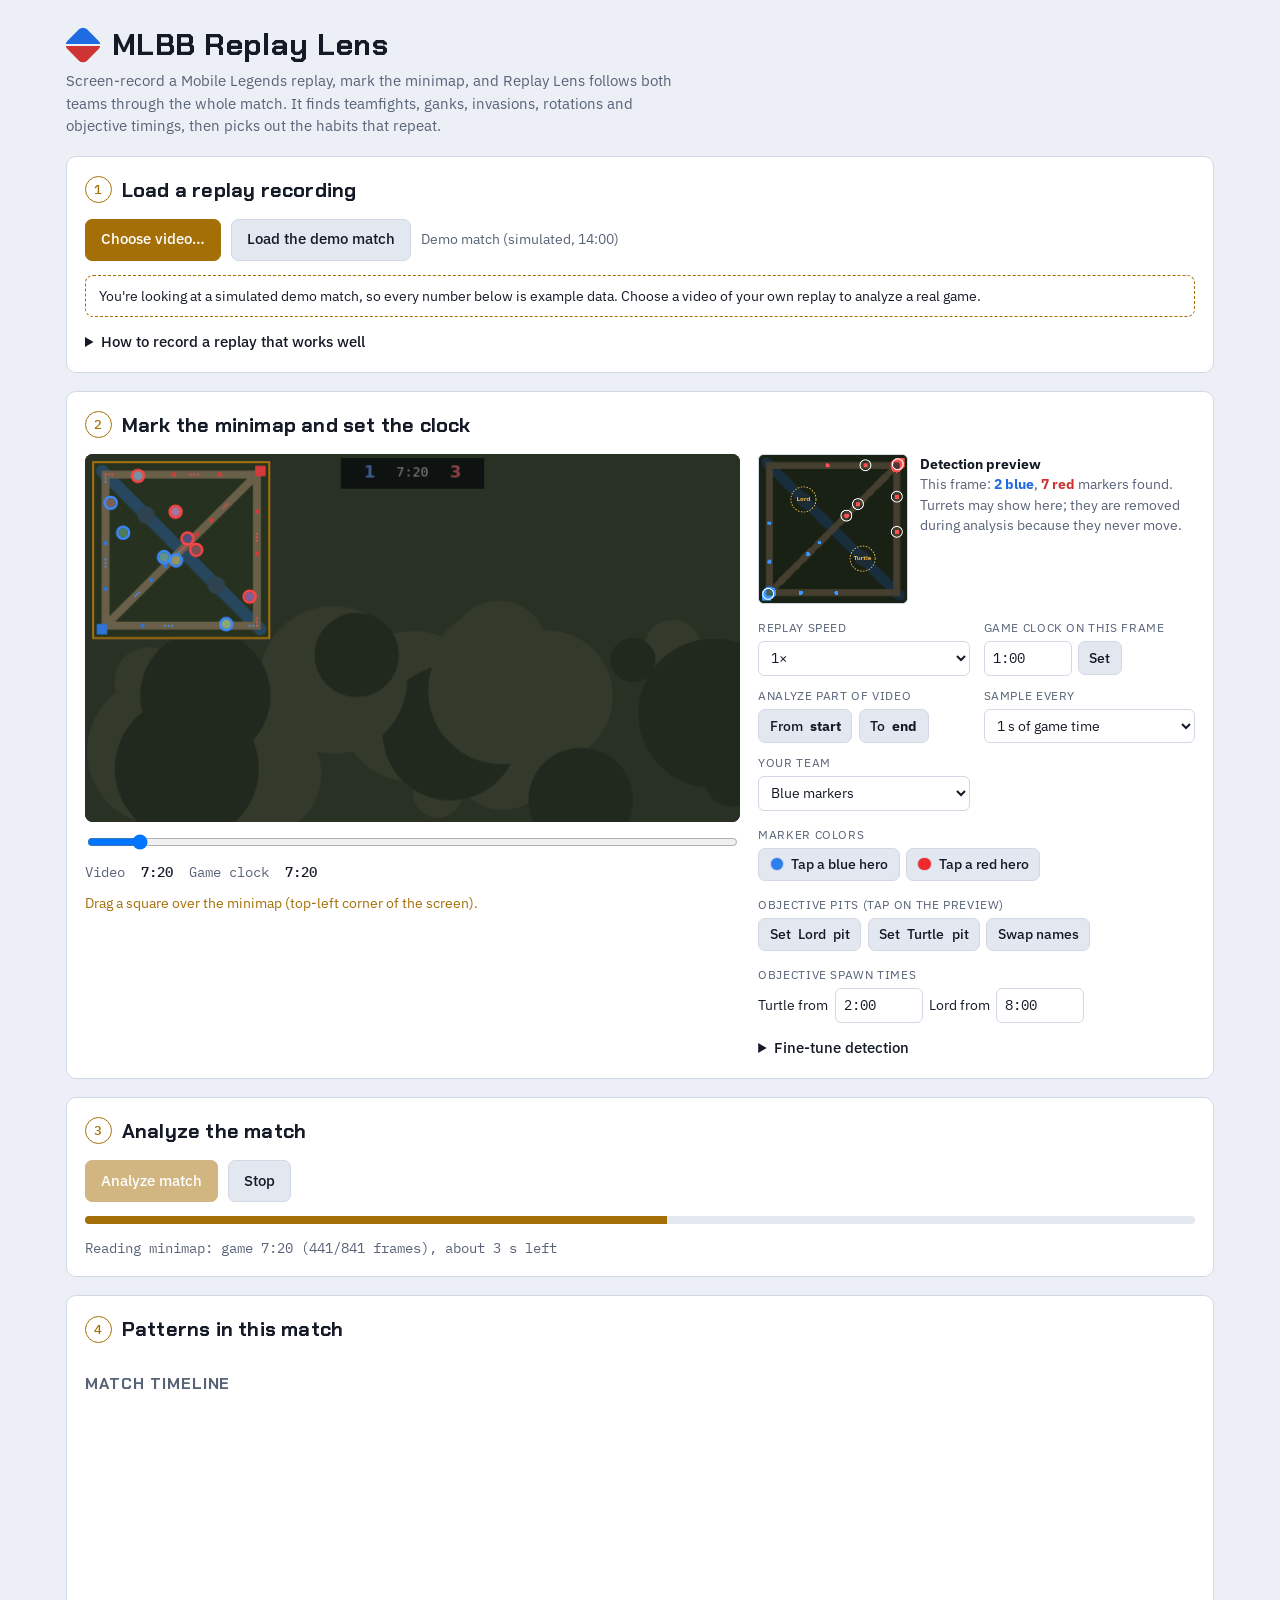
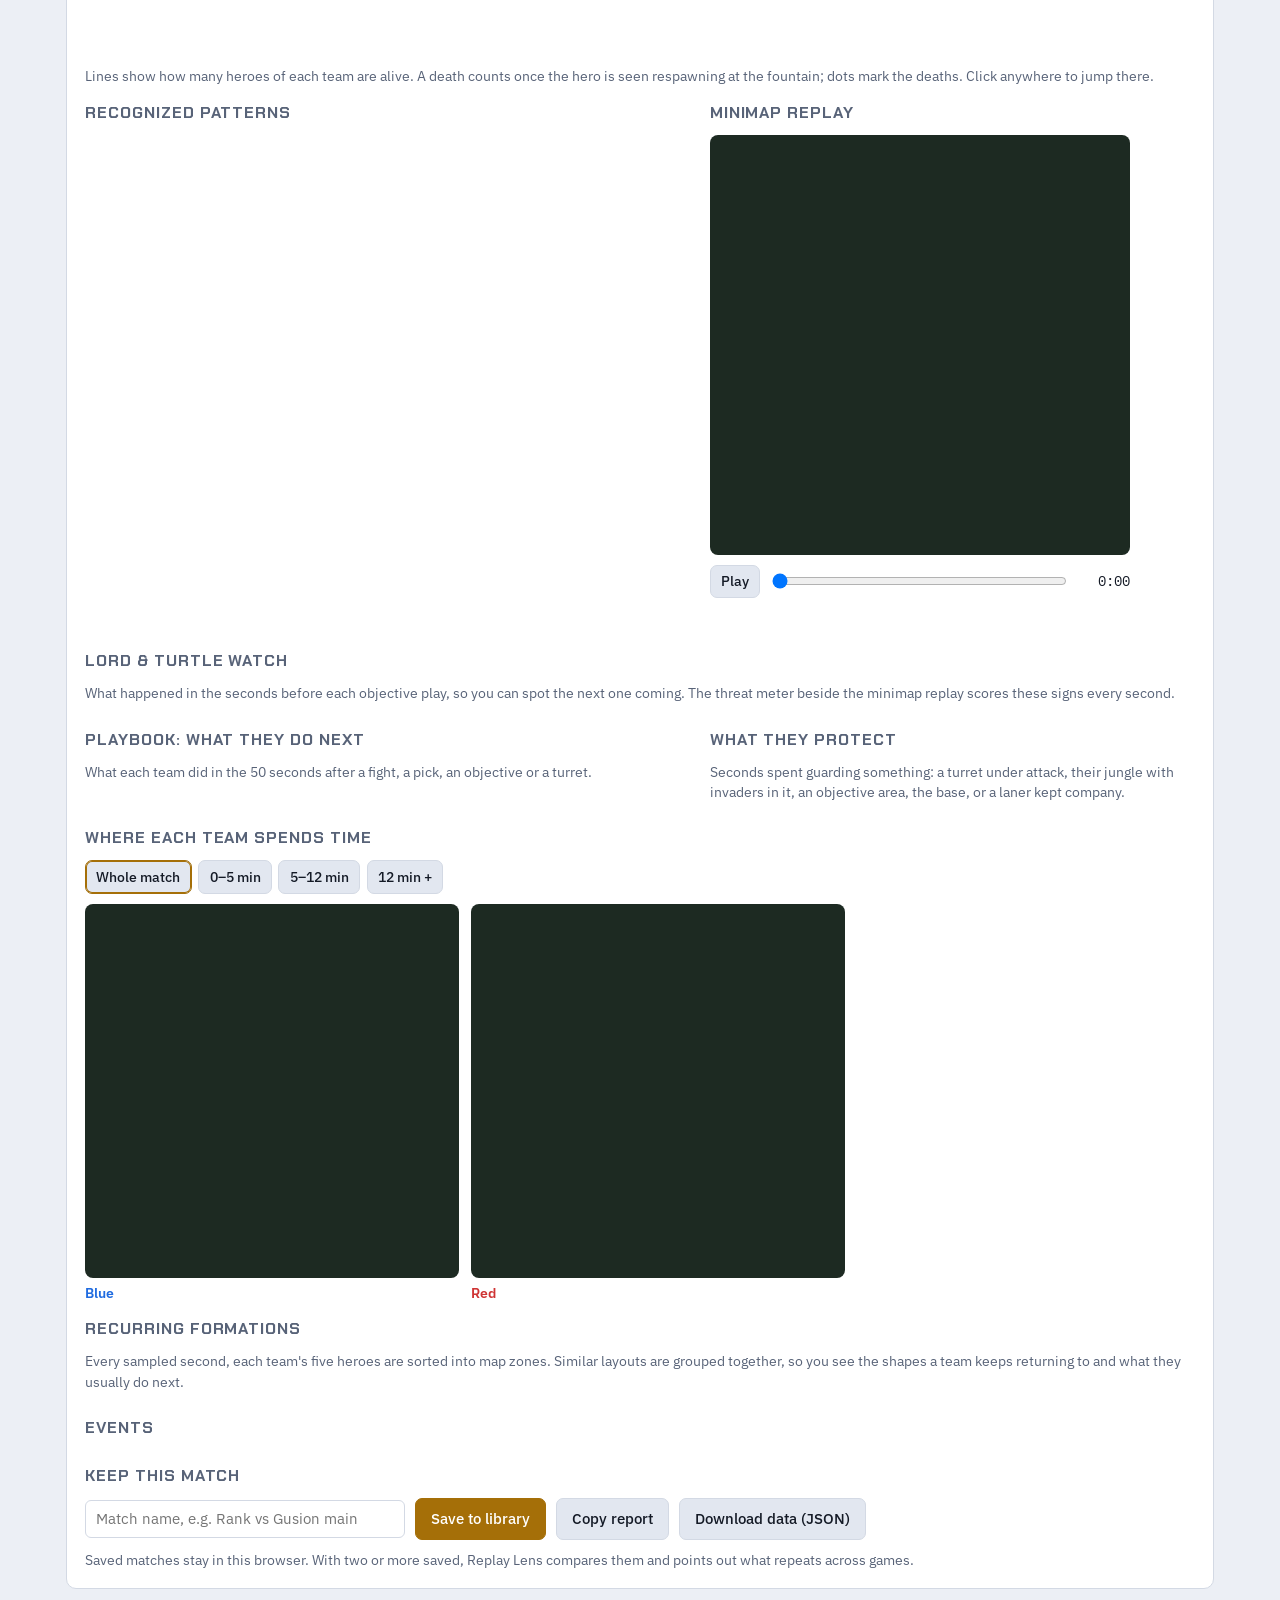
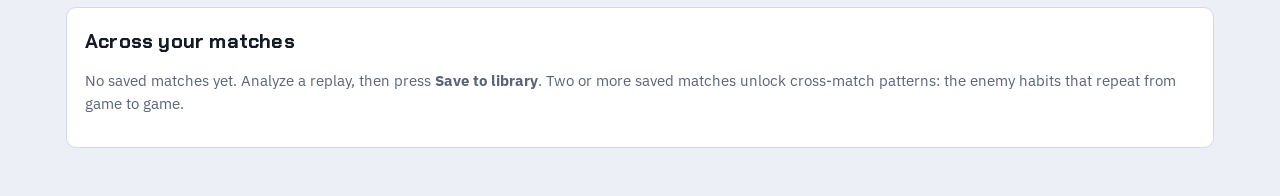
==== commit 034a150a: "Replay Lens: objective signs, protection and next-move playbook - Track turrets from the static mini" ====
--- a/mlbb-replay-lens/index.html
+++ b/mlbb-replay-lens/index.html
@@ -147,6 +147,19 @@
   .forms { display: grid; grid-template-columns: repeat(2, minmax(0, 1fr)); gap: 18px; }
   @media (max-width: 760px) { .forms { grid-template-columns: minmax(0, 1fr); } }
 
+  .now { display: grid; gap: .7rem; max-width: 420px; }
+  .nowteam { display: grid; gap: .3rem; border-top: 1px solid var(--line); padding-top: .55rem; font-size: .88rem; }
+  .meter { display: grid; grid-template-columns: 4.2rem minmax(0, 1fr) 2.6rem; gap: .5rem; align-items: center; font-size: .8rem; }
+  .meter .bar i { transition: width .15s; }
+  .meter output { font-family: var(--mono); text-align: right; }
+  .warnline { color: var(--red); font-weight: 600; }
+  .signs { list-style: none; margin: 0; padding: 0; display: grid; gap: .35rem; }
+  .signs li { display: grid; grid-template-columns: 2.6rem minmax(0, 1fr); gap: .5rem; align-items: baseline; }
+  .count { font-family: var(--mono); font-size: .78rem; color: var(--accent); }
+  .tag2 { display: inline-block; font-size: .75rem; padding: 0 .4rem; margin: 0 .25rem .2rem 0; border-radius: 4px; background: var(--sunk); border: 1px solid var(--line); white-space: nowrap; }
+  .watch { display: grid; grid-template-columns: repeat(2, minmax(0, 1fr)); gap: 18px; }
+  @media (max-width: 760px) { .watch { grid-template-columns: minmax(0, 1fr); } }
+  .watch > div { display: grid; gap: .6rem; align-content: start; min-width: 0; }
   .lib { display: grid; gap: .4rem; }
   .libitem { display: flex; gap: .6rem; align-items: center; flex-wrap: wrap; font-size: .9rem; border-bottom: 1px solid var(--line); padding-bottom: .4rem; }
   .libitem .grow { flex: 1; min-width: 0; }
@@ -227,6 +240,9 @@
             <button class="btn sm" id="pitBBtn" type="button">Set <span id="pitBName">Turtle</span> pit</button>
             <button class="btn sm" id="swapPits" type="button">Swap names</button>
           </div></div>
+        <div class="field"><span>Objective spawn times</span>
+          <div class="inline">Turtle from <input type="text" id="turtleAt" value="2:00" inputmode="numeric" aria-label="Turtle first spawn">
+            Lord from <input type="text" id="lordAt" value="8:00" inputmode="numeric" aria-label="Lord spawn"></div></div>
         <details class="tune">
           <summary>Fine-tune detection</summary>
           <div class="slider"><label for="blueTol">Blue hue range</label><input type="range" id="blueTol" min="6" max="40" value="22"><output id="blueTolO">22°</output></div>
@@ -276,6 +292,26 @@
           <span id="scrubT">0:00</span>
         </div>
         <p id="mapNote"></p>
+        <div class="now" id="nowBox" aria-live="polite"></div>
+      </div>
+    </div>
+
+    <div class="panel">
+      <h3>Lord &amp; Turtle watch</h3>
+      <p class="muted small">What happened in the seconds before each objective play, so you can spot the next one coming. The threat meter beside the minimap replay scores these signs every second.</p>
+      <div class="watch" id="objWatch"></div>
+    </div>
+
+    <div class="two">
+      <div class="panel">
+        <h3>Playbook: what they do next</h3>
+        <p class="muted small">What each team did in the 50 seconds after a fight, a pick, an objective or a turret.</p>
+        <div id="playbook"></div>
+      </div>
+      <div class="panel">
+        <h3>What they protect</h3>
+        <p class="muted small">Seconds spent guarding something: a turret under attack, their jungle with invaders in it, an objective area, the base, or a laner kept company.</p>
+        <div id="protects"></div>
       </div>
     </div>
 
@@ -362,6 +398,7 @@
   blueH: 214, blueTol: 22, redH: 0, redTol: 16, greenH: 125, greenTol: 22, greenTeam: 'off',
   sMin: 0.45, vMin: 0.42, minArea: 16,
   pits: { a: { x: 0.30, y: 0.30, name: 'Lord' }, b: { x: 0.70, y: 0.70, name: 'Turtle' } },
+  turtleAt: 120, lordAt: 480,                         // first spawn times (game seconds); editable in step 2
 };
 let isDemo = false;
 const cfg = JSON.parse(JSON.stringify(DEFAULTS));
@@ -489,22 +526,64 @@
 }
 // Pixels that stay colored for most of any 90-second window are map furniture (turrets, base icons): drop them.
 function removeStatic(masks, ever, W) {
-  const S = masks.length; if (!S) return;
+  const S = masks.length; if (!S) return null;
   const pre = new Uint16Array(S + 1), full = S < W;
+  // what was removed, per pixel: its team color and the first and last sample it was there (turret alive span)
+  const stat = { cls: new Uint8Array(N * N), first: new Int32Array(N * N).fill(-1), last: new Int32Array(N * N).fill(-1) };
+  const mark = (p, s, c) => { masks[s][p] = 0; stat.cls[p] = c; if (stat.first[p] < 0) stat.first[p] = s; stat.last[p] = s; };
   for (let p = 0; p < N * N; p++) {
     if (!ever[p]) continue;
     for (let c = 1; c <= 2; c++) {
       for (let s = 0; s < S; s++) pre[s + 1] = pre[s] + (masks[s][p] === c ? 1 : 0);
       if (!pre[S]) continue;
-      if (full) { if (pre[S] / S >= 0.85) for (let s = 0; s < S; s++) if (masks[s][p] === c) masks[s][p] = 0; continue; }
+      if (full) { if (pre[S] / S >= 0.85) for (let s = 0; s < S; s++) if (masks[s][p] === c) mark(p, s, c); continue; }
       for (let s = 0; s < S; s++) {
         if (masks[s][p] !== c) continue;
         const trail = s + 1 >= W ? (pre[s + 1] - pre[s + 1 - W]) / W : 0;
         const lead = s + W <= S ? (pre[s + W] - pre[s]) / W : 0;
-        if (trail >= 0.85 || lead >= 0.85) masks[s][p] = 0;
+        if (trail >= 0.85 || lead >= 0.85) mark(p, s, c);
       }
     }
   }
+  return stat;
+}
+// Group the removed static pixels into structures and find when each one disappeared (destroyed).
+function findStructures(stat, samples, side, masks) {
+  const S = samples.length, seen = new Uint8Array(N * N), out = [];
+  for (let p = 0; p < N * N; p++) {
+    const c = stat.cls[p]; if (!c || seen[p]) continue;
+    const px = [], st = [p]; seen[p] = 1;
+    while (st.length) {
+      const q = st.pop(); px.push(q); const x = q % N, y = (q / N) | 0;
+      for (let dy = -1; dy <= 1; dy++) for (let dx = -1; dx <= 1; dx++) {
+        const xx = x + dx, yy = y + dy; if (xx < 0 || yy < 0 || xx >= N || yy >= N) continue;
+        const r = yy * N + xx; if (!seen[r] && stat.cls[r] === c) { seen[r] = 1; st.push(r); }
+      }
+    }
+    if (px.length < 4) continue;
+    const first = percentile(px.map(q => stat.first[q]), 0.1), last = percentile(px.map(q => stat.last[q]), 0.9);
+    if (first > Math.max(3, S * 0.01)) continue;          // real structures are there from the first frames
+    // When the static color stops, the structure was destroyed, unless its pixels keep showing up
+    // (a group of heroes parked on top of it hides it without it being gone).
+    let lost = last >= S - 3 ? null : last + 1;
+    if (lost != null && masks) {
+      let on = 0, tot = 0;
+      for (let s = lost; s < S; s++) for (const q of px) { tot++; if (masks[s][q] === c) on++; }
+      if (tot && on / tot > 0.3) lost = null;
+    }
+    const x = mean(px.map(q => q % N + 0.5)) / N, y = mean(px.map(q => ((q / N) | 0) + 0.5)) / N;
+    const team = c === 1 ? 'b' : 'r', cn = side[team] === 'BL' ? { x: 0, y: 1 } : { x: 1, y: 0 };
+    const dCorner = Math.hypot(x - cn.x, y - cn.y);
+    const lanes = { top: Math.min(x, y), bot: Math.min(1 - x, 1 - y), mid: Math.abs(x + y - 1) / Math.SQRT2 };
+    out.push({ team, x, y, dCorner, kind: dCorner < 0.2 ? 'base' : 'turret', lane: Object.entries(lanes).sort((a, b) => a[1] - b[1])[0][0],
+      lostAt: lost == null ? null : samples[Math.min(S - 1, lost)].t });
+  }
+  for (const k of TEAMS) for (const ln of ['top', 'mid', 'bot']) {
+    out.filter(s => s.team === k && s.kind === 'turret' && s.lane === ln).sort((a, b) => b.dCorner - a.dCorner)
+      .forEach((s, i) => { s.tier = ['outer', 'inner', 'base'][Math.min(i, 2)]; });
+  }
+  out.forEach((s, i) => { s.id = i; });
+  return out;
 }
 
 /* ---------------- demo match (simulated) ---------------- */
@@ -523,15 +602,22 @@
     { from: 150, to: 178, ids: [8, 6], at: [0.78, 0.90], die: { 2: 172 } },                 // red gank bottom
     { from: 195, to: 228, ids: [3, 4], at: [0.24, 0.10], die: { 5: 222 } },                 // blue gank top
     { from: 300, to: 330, ids: [8, 9], at: [0.24, 0.56] },                                  // red invades again
+    { from: 305, to: 330, ids: [3], at: [0.25, 0.55] },                                     // blue jungler defends
     { from: 345, to: 385, ids: [8, 6], at: [0.78, 0.90], die: { 2: 380 } },                 // red gank bottom
+    { from: 383, to: 398, ids: [8, 6, 7], at: [0.54, 0.91] },                               // ...push the bottom turret
+    { from: 400, to: 428, ids: [8, 6, 7, 9], at: [0.70, 0.70] },                            // ...then take Turtle
+    { from: 452, to: 474, ids: [0, 3], at: [0.47, 0.10] },                                  // blue pushes red top turret
+    { from: 455, to: 474, ids: [5], at: [0.44, 0.13] },                                     // red EXP defends it
     { from: 478, to: 522, ids: [0, 1, 2, 3, 4, 5, 6, 7, 8, 9], at: [0.30, 0.30], die: { 0: 500, 3: 506, 4: 510, 9: 503 } }, // lord fight
     { from: 530, to: 570, ids: [8, 6, 9], at: [0.78, 0.90], die: { 2: 562 } },              // red gank bottom (3rd)
     { from: 628, to: 662, ids: [0, 1, 2, 3, 4, 5, 6, 7, 8, 9], at: [0.50, 0.50], die: { 5: 645, 7: 650, 8: 655, 1: 648, 2: 652 } },
-    { from: 716, to: 752, ids: [5, 6, 7, 8, 9, 3, 4], at: [0.30, 0.30], die: { 4: 740 } },   // red takes lord
+    { from: 662, to: 684, ids: [0, 3, 4], at: [0.58, 0.43] },                               // blue pushes red mid turret
+    { from: 690, to: 715, ids: [5, 8], at: [0.30, 0.08], die: { 0: 712 } },                 // red catches blue's split pusher
+    { from: 716, to: 752, ids: [5, 6, 7, 8, 9, 3, 4], at: [0.30, 0.30], die: { 4: 740 } },   // ...and takes lord
   ];
   const lanePaths = { top: [[0.07, 0.93], [0.07, 0.07], [0.93, 0.07]], mid: [[0.07, 0.93], [0.93, 0.07]], bot: [[0.07, 0.93], [0.93, 0.93], [0.93, 0.07]] };
   const turrets = [
-    ...[[0.07, 0.72, 0], [0.07, 0.46, 0], [0.28, 0.93, 0], [0.52, 0.93, 390], [0.33, 0.67, 0], [0.41, 0.59, 0]].map(([x, y, d]) => ({ t: 'b', x, y, d })),
+    ...[[0.07, 0.72, 0], [0.07, 0.46, 0], [0.28, 0.93, 0], [0.52, 0.93, 395], [0.33, 0.67, 0], [0.41, 0.59, 0]].map(([x, y, d]) => ({ t: 'b', x, y, d })),
     ...[[0.72, 0.07, 0], [0.46, 0.07, 470], [0.93, 0.28, 0], [0.93, 0.52, 0], [0.67, 0.33, 0], [0.59, 0.41, 680]].map(([x, y, d]) => ({ t: 'r', x, y, d })),
   ];
   const portraits = Array.from({ length: 10 }, (_, i) => `hsl(${(i * 37 + 20) % 360} 22% ${40 + (i % 3) * 8}%)`);
@@ -746,6 +832,7 @@
   }
   $('#swB').style.background = `hsl(${cfg.blueH} 85% 55%)`; $('#swR').style.background = `hsl(${cfg.redH} 85% 55%)`;
   $('#pitAName').textContent = cfg.pits.a.name; $('#pitBName').textContent = cfg.pits.b.name;
+  $('#turtleAt').value = fmt(cfg.turtleAt); $('#lordAt').value = fmt(cfg.lordAt);
   $('#fromV').textContent = cfg.fromV ? fmt(cfg.fromV) : 'start'; $('#toV').textContent = cfg.toV != null ? fmt(cfg.toV) : 'end';
   $('#clockIn').value = fmt(screen ? Math.max(0, toGame(screen.time())) : 0);
 }
@@ -766,6 +853,9 @@
 $('#pickR').onclick = () => setMode('pickR');
 $('#pitABtn').onclick = () => setMode('pitA');
 $('#pitBBtn').onclick = () => setMode('pitB');
+for (const [id, key] of [['#turtleAt', 'turtleAt'], ['#lordAt', 'lordAt']]) {
+  $(id).onchange = e => { const v = parseClock(e.target.value); if (v == null) { toast('Type the time as m:ss, e.g. 8:00'); e.target.value = fmt(cfg[key]); return; } cfg[key] = v; e.target.value = fmt(v); saveCfg(); };
+}
 $('#swapPits').onclick = () => { const a = cfg.pits.a.name; cfg.pits.a.name = cfg.pits.b.name; cfg.pits.b.name = a; saveCfg(); syncInputs(); schedulePreview(); };
 $('#demoSeek').oninput = e => { screen.seek(+e.target.value); updateClock(); schedulePreview(); };
 window.addEventListener('resize', () => { sizeOverlay(); if (R) { drawTimeline(); } });
@@ -792,7 +882,7 @@
 function loadDemo() {
   isDemo = true;
   Object.assign(cfg, { roi: { ...Demo.roi }, speed: 1, anchorVideo: 0, anchorGame: 0, fromV: 0, toV: null, every: 1, blueH: 214, redH: 0, blueTol: 22, redTol: 16,
-    sMin: 0.45, vMin: 0.42, minArea: 16, greenTeam: 'off', my: 'b', pits: { a: { x: 0.30, y: 0.30, name: 'Lord' }, b: { x: 0.70, y: 0.70, name: 'Turtle' } } });
+    sMin: 0.45, vMin: 0.42, minArea: 16, greenTeam: 'off', my: 'b', turtleAt: 120, lordAt: 480, pits: { a: { x: 0.30, y: 0.30, name: 'Lord' }, b: { x: 0.70, y: 0.70, name: 'Turtle' } } });
   attachScreen(Demo.makeScreen(), 'Demo match (simulated, 14:00)');
   $('#demoSeek').value = 60;
 }
@@ -833,9 +923,9 @@
   if (masks.length < 10) {
     $('#runInfo').textContent = 'Too little footage to analyze. Check the clock settings: frames before game time 0:00 are skipped.';
   } else {
-    removeStatic(masks, ever, Math.max(10, Math.round(90 / c.every)));
+    const stat = removeStatic(masks, ever, Math.max(10, Math.round(90 / c.every)));
     const comps = masks.map(m => components(m, c.minArea));
-    R = analyzeMatch(times, comps, c, thumb);
+    R = analyzeMatch(times, comps, c, thumb, stat, masks);
     cfg.unitGuess = R.unit.b;
     $('#bar').style.width = '100%';
     $('#runInfo').textContent = `Done: ${masks.length} frames, ${fmt(times[0])} to ${fmt(times[times.length - 1])} of game time, in ${((performance.now() - started) / 1000).toFixed(1)} s.` + (stopReq ? ' Stopped early, so later minutes are missing.' : '');
@@ -913,7 +1003,7 @@
   return { tag, text: parts.map(([n, k]) => `${n} ${ZONE_LABEL[k]}`).join(' · '), key: fl.join('') };
 }
 
-function analyzeMatch(times, compsList, c, thumb) {
+function analyzeMatch(times, compsList, c, thumb, stat, masks) {
   const dt = times.length > 1 ? median(times.slice(1).map((t, i) => t - times[i])) : 1;
   // 1. hero count per marker from the typical single-marker area
   const unit = {};
@@ -1158,7 +1248,162 @@
     formations[k] = list.filter(f => f.share >= 0.02);
   }
 
+  /* ---- 13. structures: turrets and base icons are the markers that never move ---- */
+  const idxAt = t => { let lo = 0, hi = samples.length - 1; while (lo < hi) { const m = (lo + hi) >> 1; if (samples[m].t < t) lo = m + 1; else hi = m; } return lo; };
+  const corner = k => (side[k] === 'BL' ? { x: 0, y: 1 } : { x: 1, y: 0 });
+  const structures = stat ? findStructures(stat, samples, side, masks) : [];
+  const turretLosses = structures.filter(s => s.kind === 'turret' && s.lostAt != null).map(s => {
+    const i = idxAt(s.lostAt), o = other(s.team);
+    let atk = 0, def = 0;
+    for (let j = idxAt(s.lostAt - 15); j <= i; j++) { atk = Math.max(atk, near(samples[j][o], s, 0.2)); def = Math.max(def, near(samples[j][s.team], s, 0.2)); }
+    const tally = {}; for (const p of samples[i][s.team]) { const z = zoneOf(p.x, p.y, side[s.team], true); tally[z] = (tally[z] || 0) + p.n; }
+    const away = Object.entries(tally).sort((a, b) => b[1] - a[1])[0];
+    return { type: 'turret', t: s.lostAt, start: s.lostAt, end: s.lostAt, x: s.x, y: s.y, team: s.team, lane: s.lane, tier: s.tier, sid: s.id,
+      by: atk ? o : null, atk, def, away: away ? away[0] : null };
+  }).sort((a, b) => a.t - b.t);
+
+  /* ---- 14. objective threat: is a team about to start Lord or Turtle? ----
+     Signals: heroes already near the pit, heroes walking toward it, more heroes alive than the enemy,
+     the enemy far from the pit, a fight or pick won in the last 40 s, and whether the objective is up. */
+  const spawnOf = pk => (c.pits[pk].name === 'Lord' ? [c.lordAt, Infinity] : [c.turtleAt, c.lordAt]);
+  const avail = (pk, t) => { const [a, b] = spawnOf(pk); if (t >= a && t < b) return 1; if (t < a && a - t <= 40) return 0.85; return 0.35; };
+  const wins = { b: [], r: [] };
+  for (const f of fights) if (f.winner) wins[f.winner].push(f.end);
+  for (const g of ganks) if (g.success) wins[g.by].push(g.end);
+  const teamAt = (o, k) => (k === 'b' ? o.mb : o.mr);
+  const objBusy = (pk, k, t) => objectives.some(o => o.pit === pk && teamAt(o, k) >= 2 && t >= o.start - 1 && t <= o.end + 15);
+  const threat = { b: { a: [], b: [] }, r: { a: [], b: [] } }, b5 = sec(5);
+  samples.forEach((s, i) => {
+    for (const k of TEAMS) {
+      const o = other(k), adv = vis[k].alive[i] - vis[o].alive[i];
+      const won = wins[k].some(t => s.t - t >= 0 && s.t - t <= 40) ? 1 : 0;
+      for (const pk of ['a', 'b']) {
+        const P = c.pits[pk], nr = Math.min(4, near(s[k], P, 0.28));
+        let ap = 0;
+        if (i >= b5) for (const p of s[k]) {
+          const d = dist(p, P); if (d > 0.5) continue;
+          let best = null, bd = 1e9; for (const q of samples[i - b5][k]) { const e = dist(q, p); if (e < bd) { bd = e; best = q; } }
+          if (best && dist(best, P) - d > 0.05) ap += p.n;
+        }
+        const en = near(s[o], P, 0.3);
+        const z = -2.7 + 0.55 * nr + 0.8 * Math.min(4, ap) + 0.45 * Math.max(-2, Math.min(3, adv)) + (en ? -0.1 * en : 0.4) + 0.8 * won;
+        threat[k][pk].push(avail(pk, s.t) / (1 + Math.exp(-z)));
+      }
+    }
+  });
+  const alerts = [];
+  for (const k of TEAMS) for (const pk of ['a', 'b']) {
+    const hits = []; samples.forEach((s, i) => { if (threat[k][pk][i] >= 0.5 && !objBusy(pk, k, s.t)) hits.push({ t: s.t, x: c.pits[pk].x, y: c.pits[pk].y }); });
+    for (const w of mergeHits(hits, 4, 2)) {
+      const ev = objectives.find(o => o.pit === pk && teamAt(o, k) >= 2 && o.start >= w.start - 2 && o.start <= w.start + 50);
+      alerts.push({ type: 'alert', by: k, pit: pk, start: w.start, end: w.end, x: w.x, y: w.y, hit: ev ? ev.start : null });
+    }
+  }
+  alerts.sort((a, b) => a.start - b.start);
+  const forecast = {};
+  for (const k of TEAMS) {
+    const plays = objectives.filter(o => teamAt(o, k) >= 2);
+    const flagged = plays.map(o => { const a = alerts.filter(x => x.by === k && x.pit === o.pit && x.start >= o.start - 50 && x.start <= o.start + 2); return a.length ? o.start - Math.min(...a.map(x => x.start)) : null; });
+    forecast[k] = { plays: plays.length, flagged: flagged.filter(x => x != null).length, lead: mean(flagged.filter(x => x != null)), falseAlarms: alerts.filter(x => x.by === k && x.hit == null).length };
+  }
+
+  /* ---- 15. what happened right before each objective play ---- */
+  const signatures = objectives.map(o => {
+    const A = o.lead || (o.mb >= o.mr ? 'b' : 'r'), B = other(A), P = c.pits[o.pit], i0 = idxAt(o.start);
+    if (teamAt(o, A) < 2) return null;
+    let first = o.start, miss = 0;
+    for (let j = i0; j >= 0 && samples[j].t >= o.start - 90; j--) { if (near(samples[j][A], P, 0.22)) { first = samples[j].t; miss = 0; } else if (++miss > sec(3)) break; }
+    const tally = {}; for (const p of samples[i0][B]) { const z = zoneOf(p.x, p.y, side[B], true); tally[z] = (tally[z] || 0) + p.n; }
+    const eMain = Object.entries(tally).sort((a, b) => b[1] - a[1])[0];
+    const prior = [];
+    for (const f of fights) if (f.winner === A && f.start < o.start - 2 && f.end <= o.start + 2 && f.end >= o.start - 50) prior.push({ k: 'fight', t: f.start, r: f.region });
+    for (const g of ganks) if (g.by === A && g.success && g.end <= o.start + 2 && g.end >= o.start - 50) prior.push({ k: 'pick', t: g.start, r: g.region });
+    for (const tl of turretLosses) if (tl.by === A && tl.t <= o.start && tl.t >= o.start - 50) prior.push({ k: 'turret', t: tl.t, r: tl.lane });
+    const [sa] = spawnOf(o.pit);
+    return { pit: o.pit, name: o.name, team: A, start: o.start, contested: o.contested, lead: o.start - first,
+      conv: [near(samples[idxAt(o.start - 30)][A], P, 0.35), recent(i0, A, P, 0.35)],
+      adv: vis[A].alive[i0] - vis[B].alive[i0], down: 5 - vis[B].alive[i0], eNear: near(samples[i0][B], P, 0.35),
+      eMain: eMain ? eMain[0] : null, prior, spawnRel: Math.abs(o.start - sa) <= 60 ? o.start - sa : null };
+  }).filter(Boolean);
+
+  /* ---- 16. what each team is protecting, second by second ---- */
+  const protect = { b: [], r: [] };
+  samples.forEach(s => {
+    for (const k of TEAMS) {
+      const o = other(k), F = corner(k); let st = null;
+      const home = s[k].reduce((a, p) => a + (dist(p, F) < 0.3 ? p.n : 0), 0), push = s[o].reduce((a, p) => a + (dist(p, F) < 0.45 ? p.n : 0), 0);
+      if (home >= 2 && push >= 2) st = 'base';
+      if (!st) {
+        let best = 0;
+        for (const T of structures) {
+          if (T.team !== k || T.kind !== 'turret' || (T.lostAt != null && s.t >= T.lostAt)) continue;
+          // under attack: two enemies at the turret, or one right on it; laning in front of it does not count
+          const en = near(s[o], T, 0.12), on = near(s[o], T, 0.08);
+          if ((en >= 2 || on >= 1) && en > best && near(s[k], T, 0.18)) { best = en; st = 'turret:' + T.id; }
+        }
+      }
+      if (!st) {
+        const inv = s[o].filter(p => zoneOf(p.x, p.y, side[k]) === 'ownJg');
+        const guard = s[k].find(p => zoneOf(p.x, p.y, side[k]) === 'ownJg' && inv.some(q => dist(p, q) < 0.25));
+        if (guard) st = 'jungle:' + regionOf(guard.x, guard.y, c.pits);
+      }
+      if (!st) for (const pk of ['a', 'b']) {
+        const P = c.pits[pk];
+        if (near(s[k], P, 0.25) >= 2 && !near(s[o], P, 0.3) && !objectives.some(x => x.pit === pk && s.t >= x.start && s.t <= x.end)) { st = 'obj:' + pk; break; }
+      }
+      if (!st && s.t < 600) for (const p of s[k]) {
+        const r = regionOf(p.x, p.y, c.pits);
+        if ((r === 'top' || r === 'bot' || r === 'mid') && (p.n >= 2 || s[k].some(q => q !== p && dist(p, q) < 0.08 && regionOf(q.x, q.y, c.pits) === r))) { st = 'escort:' + r; break; }
+      }
+      protect[k].push(st);
+    }
+  });
+  const guards = [];
+  for (const k of TEAMS) {
+    let cur = null;
+    const close = () => { if (cur && cur.end - cur.start >= 4) guards.push(cur); };
+    protect[k].forEach((st, i) => {
+      const t = samples[i].t;
+      if (st && cur && cur.key === st && t - cur.end <= 3) { cur.end = t; return; }
+      close(); cur = st ? { by: k, key: st, start: t, end: t } : null;
+    });
+    close();
+  }
+  for (const g of guards) if (g.key.startsWith('turret:')) {
+    const T = structures[+g.key.slice(7)]; g.lost = T.lostAt != null && T.lostAt >= g.start && T.lostAt <= g.end + 20;
+  }
+
+  /* ---- 17. playbook: what a team does in the 50 s after a fight, pick, objective or turret ---- */
+  const triggers = [];
+  for (const f of fights) if (f.winner) { triggers.push({ team: f.winner, kind: 'wonFight', t: f.end }); triggers.push({ team: other(f.winner), kind: 'lostFight', t: f.end }); }
+  for (const g of ganks) if (g.success) triggers.push({ team: g.by, kind: 'pick', t: g.end });
+  for (const o of objectives) if (o.lead) triggers.push({ team: o.lead, kind: 'obj:' + o.pit, t: o.end });
+  for (const tl of turretLosses) if (tl.by) triggers.push({ team: tl.by, kind: 'turret', t: tl.t });
+  const nextAction = (A, t) => {
+    const cands = [];
+    for (const o of objectives) if (teamAt(o, A) >= 2 && o.start > t + 1 && o.start <= t + 50) cands.push({ t: o.start, a: 'obj:' + o.pit });
+    for (const tl of turretLosses) if (tl.by === A && tl.t > t + 1 && tl.t <= t + 60) cands.push({ t: tl.t, a: 'turret:' + tl.lane });
+    for (const g of ganks) if (g.by === A && g.start > t + 1 && g.start <= t + 50) cands.push({ t: g.start, a: 'gank:' + g.region });
+    for (const v of invasions) if (v.by === A && v.start > t + 1 && v.start <= t + 50) cands.push({ t: v.start, a: 'invade' });
+    for (const r of rotations) if (r.by === A && r.start > t + 1 && r.start <= t + 50) cands.push({ t: r.start, a: 'group:' + r.to });
+    const F = corner(A);
+    for (let i = idxAt(t + 3); i < samples.length && samples[i].t <= t + 45; i++) {
+      if (samples[i][A].reduce((a, p) => a + (dist(p, F) < 0.3 ? p.n : 0), 0) >= 3) { cands.push({ t: samples[i].t, a: 'reset' }); break; }
+    }
+    const rank = x => x.t - (/^(obj|turret)/.test(x.a) ? 15 : 0);
+    cands.sort((a, b) => rank(a) - rank(b));
+    return cands[0] ? cands[0].a : 'hold';
+  };
+  const playbook = { b: {}, r: {} };
+  for (const tr of triggers.sort((a, b) => a.t - b.t)) {
+    if (tr.t > times[times.length - 1] - 20) continue;           // too close to the end to see what followed
+    tr.next = nextAction(tr.team, tr.t);
+    const e = playbook[tr.team][tr.kind] = playbook[tr.team][tr.kind] || { n: 0, acts: {}, ts: [] };
+    e.n++; e.acts[tr.next] = (e.acts[tr.next] || 0) + 1; e.ts.push({ t: tr.t, a: tr.next });
+  }
+
   return { times, samples, dt, unit, side, vis, deaths, fights, ganks, objectives, invasions, rotations, spreadBy, spread,
+    structures, turretLosses, threat, alerts, forecast, signatures, protect, guards, playbook, triggers,
     enemyHalf: { b: enemyHalf.b[0] / Math.max(1, enemyHalf.b[1]), r: enemyHalf.r[0] / Math.max(1, enemyHalf.r[1]) },
     laneSetup, routes, formations, cfg: c, thumb, my: c.my, t0: times[0], t1: times[times.length - 1] };
 }
@@ -1179,6 +1424,56 @@
 }
 const zoneName = (z, k) => (['pitA', 'pitB'].includes(z) ? regionName(z) : z === 'ownJg' ? `${TN(k)} jungle` : z === 'enemyJg' ? `${TN(other(k))} jungle` : ZONE_LABEL[z] || z);
 const roundN = v => Math.round(v * 10) / 10;
+const LANE = { top: 'top lane', mid: 'mid lane', bot: 'bottom lane' };
+const LANE1 = { top: 'top', mid: 'mid', bot: 'bottom' };
+const turretName = T => `${TN(T.team)} ${LANE1[T.lane]} ${T.tier ? T.tier + ' ' : ''}turret`;
+function protectLabel(key) {
+  const [a, b] = key.split(':');
+  if (a === 'base') return 'their base';
+  if (a === 'turret') return `the ${turretName(R.structures[+b]).replace(/^(Blue|Red) /, '')}`;
+  if (a === 'jungle') return regionName(b);
+  if (a === 'obj') return `the ${R.cfg.pits[b].name} area`;
+  if (a === 'escort') return `their ${LANE[b]} laner (2 heroes together)`;
+  return key;
+}
+function actionLabel(a, k) {
+  const [x, y] = a.split(':');
+  switch (x) {
+    case 'obj': return `go for ${R.cfg.pits[y].name}`;
+    case 'turret': return `push a ${LANE[y]} turret`;
+    case 'gank': return `gank ${regionName(y)}`;
+    case 'invade': return 'invade the enemy jungle';
+    case 'group': return `group at ${zoneName(y, k)}`;
+    case 'reset': return 'go back to base';
+    default: return 'hold position or farm';
+  }
+}
+function triggerLabel(kind) {
+  const [x, y] = kind.split(':');
+  return { wonFight: 'After winning a teamfight', lostFight: 'After losing a teamfight', pick: 'After a successful gank', turret: 'After taking a turret' }[x] || `After taking ${R.cfg.pits[y].name}`;
+}
+const PRIOR = { fight: 'win a fight', pick: 'get a pick', turret: 'take a turret' };
+// The signs that came before a team's objective plays, most frequent first.
+function objectiveSigns(k) {
+  const sg = R.signatures.filter(s => s.team === k); const n = sg.length; if (!n) return { n: 0, signs: [] };
+  const signs = [];
+  const early = sg.filter(s => s.lead >= 8);
+  if (early.length) signs.push({ c: early.length, text: `One hero shows up near the pit first, about ${Math.round(mean(early.map(s => s.lead)))} s before the rest (jungler or roamer checking it).` });
+  const gather = sg.filter(s => s.conv[1] - s.conv[0] >= 2);
+  if (gather.length) signs.push({ c: gather.length, text: `They gather fast: from ${roundN(mean(gather.map(s => s.conv[0])))} to ${roundN(mean(gather.map(s => s.conv[1])))} heroes near the pit within 30 s.` });
+  const adv = sg.filter(s => s.adv > 0);
+  if (adv.length) signs.push({ c: adv.length, text: `They have more heroes alive (+${roundN(mean(adv.map(s => s.adv)))} on average). Watch the respawn timers.` });
+  const prior = sg.filter(s => s.prior.length);
+  if (prior.length) { const kinds = [...new Set(prior.flatMap(s => s.prior.map(p => PRIOR[p.k])))]; signs.push({ c: prior.length, text: `It comes right after they ${kinds.join(' or ')} (within 50 s).` }); }
+  const spawn = sg.filter(s => s.spawnRel != null && s.spawnRel <= 20);
+  if (spawn.length) signs.push({ c: spawn.length, text: 'They are there the moment it spawns.' });
+  const zs = {}; for (const s of sg) if (s.eMain && !['pitA', 'pitB', 'river', 'unseen'].includes(s.eMain)) zs[s.eMain] = (zs[s.eMain] || 0) + 1;
+  const z = Object.entries(zs).sort((a, b) => b[1] - a[1])[0];
+  if (z && z[1] >= 1) signs.push({ c: z[1], text: `${TN(other(k))}'s main group was away at ${zoneName(z[0], other(k))}.` });
+  const free = sg.filter(s => !s.contested);
+  if (free.length) signs.push({ c: free.length, text: 'Nobody contested it.' });
+  return { n, signs: signs.sort((a, b) => b.c - a.c) };
+}
 
 // Repeated timing: three or more events of one kind at a steady interval
 function cadence(ts) {
@@ -1264,6 +1559,29 @@
     const [f, t] = key.split('>');
     add(list.length >= 2 ? 'habit' : '', list.length >= 2 ? 'Rotation' : 'Rotations',
       `${teamTag(k)} moved as a group ${rs.length}×. ` + (list.length >= 2 ? `Most common: <b>${zoneName(f, k)} → ${zoneName(t, k)}</b> (${list.map(x => chip(x.start)).join(' ')}).` : `First: ${zoneName(rs[0].from, k)} → ${zoneName(rs[0].to, k)} ${chip(rs[0].start)}.`), rs[0].start);
+  }
+  // objective signs, forecast quality, protection, playbook, turrets
+  for (const k of [op, my]) {
+    const os = objectiveSigns(k); if (!os.n) continue;
+    const top = os.signs.filter(x => x.c >= Math.max(1, os.n / 2)).slice(0, 3);
+    if (top.length) add(k === op ? 'habit' : '', 'Obj. signs', `Before ${teamTag(k)} goes for Lord or Turtle (${os.n} plays): ` + top.map(x => `${x.text.replace(/\.$/, '')} <span class="count">${x.c}/${os.n}</span>`).join('; ') + '.', R.signatures.find(s => s.team === k).start);
+    const f = R.forecast[k];
+    if (f.plays) add('', 'Forecast', `The threat meter warned of ${f.flagged} of ${teamTag(k)}'s ${f.plays} objective plays` + (f.flagged ? `, on average ${Math.round(f.lead)} s before the group arrived` : '') + `. ${f.falseAlarms} warning${f.falseAlarms === 1 ? '' : 's'} led to nothing.`, null);
+  }
+  for (const k of [op, my]) {
+    const pb = Object.entries(R.playbook[k]).map(([kind, e]) => { const [a, c] = Object.entries(e.acts).sort((x, y) => y[1] - x[1])[0]; return { kind, a, c, n: e.n, e }; })
+      .filter(x => x.a !== 'hold' && x.c >= 1).sort((x, y) => y.c - x.c || y.n - x.n);
+    if (pb.length) { const x = pb[0]; add(k === op ? 'habit' : '', 'Next move', `${triggerLabel(x.kind)}, ${teamTag(k)} tends to <b>${actionLabel(x.a, k)}</b> (${x.c} of ${x.n}: ${x.e.ts.filter(q => q.a === x.a).map(q => chip(q.t)).join(' ')}).`, x.e.ts[0].t); }
+  }
+  for (const k of [op, my]) {
+    const tally = {}; R.protect[k].forEach(st => { if (st && !st.startsWith('escort')) tally[st] = (tally[st] || 0) + 1; });
+    const top = Object.entries(tally).sort((a, b) => b[1] - a[1])[0];
+    if (top && top[1] * R.dt >= 8) add('', 'Protects', `${teamTag(k)} spent the most guarding time on <b>${protectLabel(top[0])}</b> (${Math.round(top[1] * R.dt)} s).`, null);
+  }
+  for (const tl of R.turretLosses) {
+    const T = R.structures[tl.sid];
+    add(tl.team === my ? 'warn' : 'good', 'Turret', `${chip(tl.t)} ${turretName(T)} fell` + (tl.by ? ` to ${tl.atk} ${TN(tl.by)} hero${tl.atk > 1 ? 'es' : ''}` : '') +
+      (tl.def ? `, with ${tl.def} defending.` : `, undefended: ${TN(tl.team)}'s main group was at ${zoneName(tl.away, tl.team)}.`), tl.t);
   }
   // map control
   const eb = R.enemyHalf.b, er = R.enemyHalf.r;
@@ -1308,6 +1626,8 @@
     ...R.objectives.map(o => ({ t: o.start, what: `${o.name} pit`, team: o.lead, where: `${o.mb} blue / ${o.mr} red near`, res: o.contested ? 'Contested' : 'Uncontested', k: o.lead })),
     ...R.invasions.map(v => ({ t: v.start, what: 'Jungle invasion', team: v.by, where: regionName(v.region), res: `${v.n} heroes, ${Math.round(v.end - v.start)} s`, k: null })),
     ...R.rotations.map(r => ({ t: r.start, what: 'Group rotation', team: r.by, where: `${zoneName(r.from, r.by)} → ${zoneName(r.to, r.by)}`, res: '', k: null })),
+    ...R.turretLosses.map(x => ({ t: x.t, what: 'Turret destroyed', team: x.team, where: turretName(R.structures[x.sid]), res: (x.by ? `by ${x.atk} ${TN(x.by)}` : 'no attacker seen') + (x.def ? `, ${x.def} defending` : ', undefended'), k: x.by })),
+    ...R.alerts.map(a => ({ t: a.start, what: `${R.cfg.pits[a.pit].name} warning`, team: a.by, where: 'signs of an objective attempt', res: a.hit != null ? `play started ${fmt(a.hit)}` : 'nothing followed', k: null })),
   ].sort((a, b) => a.t - b.t);
   const pill = k => (k ? `<span class="pill ${k === 'b' ? 'cb' : 'cr'}">${TN(k)}</span>` : '');
   $('#events').innerHTML = `<thead><tr><th>Time</th><th>Event</th><th>Team</th><th>Where</th><th>Result</th></tr></thead><tbody>` +
@@ -1322,6 +1642,7 @@
       '</tbody></table></div></div>';
   }).join('');
 
+  renderWatch(); renderPlaybook(); renderProtects();
   $('#heatBCap').textContent = `Blue${my === 'b' ? ' (you)' : ''}`; $('#heatRCap').textContent = `Red${my === 'r' ? ' (you)' : ''}`;
   const sc = $('#scrub'); sc.max = R.samples.length - 1; scrubI = Math.min(scrubI, R.samples.length - 1); sc.value = scrubI;
   if (!$('#nameIn').value) $('#nameIn').value = isDemo ? 'Demo match' : ($('#srcName').textContent || '').replace(/\.[^.]+$/, '');
@@ -1332,6 +1653,63 @@
   const dpr = window.devicePixelRatio || 1, w = cv.clientWidth || 600;
   cv.width = Math.round(w * dpr); cv.height = Math.round(h * dpr);
   const ctx = cv.getContext('2d'); ctx.setTransform(dpr, 0, 0, dpr, 0, 0); return { ctx, w, h };
+}
+function renderWatch() {
+  $('#objWatch').innerHTML = [other(R.my), R.my].map(k => {
+    const os = objectiveSigns(k), f = R.forecast[k];
+    const plays = R.signatures.filter(s => s.team === k);
+    if (!plays.length) return `<div><b class="${k === 'b' ? 'cb' : 'cr'}">${TN(k)}${k === R.my ? ' (you)' : ''}</b><p class="muted small">No Lord or Turtle plays seen.</p></div>`;
+    const names = {}; plays.forEach(s => { names[s.name] = (names[s.name] || 0) + 1; });
+    return `<div><b class="${k === 'b' ? 'cb' : 'cr'}">${TN(k)}${k === R.my ? ' (you)' : ''}: ${plays.length} objective play${plays.length > 1 ? 's' : ''} (${Object.entries(names).map(([n, c]) => `${n} ×${c}`).join(', ')})</b>
+      <div class="small"><b>Signs to watch for</b></div>
+      <ul class="signs small">${os.signs.map(x => `<li><span class="count">${x.c}/${os.n}</span><span>${esc(x.text)}</span></li>`).join('')}</ul>
+      <p class="small muted">Threat meter: warned of ${f.flagged} of ${f.plays} plays${f.flagged ? `, ${Math.round(f.lead)} s early on average` : ''}; ${f.falseAlarms} false alarm${f.falseAlarms === 1 ? '' : 's'}.</p>
+      <div class="tablewrap"><table><thead><tr><th>Time</th><th>Play</th><th>What came before</th></tr></thead><tbody>${plays.map(s => `<tr class="click" data-t="${s.start}"><td class="t">${fmt(s.start)}</td><td>${s.name}${s.contested ? '<br><span class="muted small">contested</span>' : ''}</td><td>` +
+        [s.lead >= 5 && `first hero ${Math.round(s.lead)} s early`, `${s.conv[0]}→${s.conv[1]} near pit`, s.adv && `${s.adv > 0 ? '+' : ''}${s.adv} alive`,
+         ...s.prior.map(p => `${({ fight: 'after a won fight', pick: 'after a pick', turret: 'after taking a turret' })[p.k]} ${fmt(p.t)}`),
+         s.spawnRel != null && `${s.spawnRel >= 0 ? s.spawnRel + ' s after' : -s.spawnRel + ' s before'} spawn`, s.eMain && `${TN(other(k))} mostly at ${zoneName(s.eMain, other(k))}`]
+          .filter(Boolean).map(x => `<span class="tag2">${esc(x)}</span>`).join('') + '</td></tr>').join('')}</tbody></table></div></div>`;
+  }).join('');
+}
+function renderPlaybook() {
+  $('#playbook').innerHTML = [other(R.my), R.my].map(k => {
+    const rows = Object.entries(R.playbook[k]).sort((a, b) => b[1].n - a[1].n);
+    if (!rows.length) return `<p class="small"><b class="${k === 'b' ? 'cb' : 'cr'}">${TN(k)}</b> <span class="muted">had no fights, picks or objectives to learn from.</span></p>`;
+    return `<div class="tablewrap"><table><thead><tr><th><span class="${k === 'b' ? 'cb' : 'cr'}">${TN(k)}${k === R.my ? ' (you)' : ''}</span></th><th>Usually next</th><th>Seen</th></tr></thead><tbody>` +
+      rows.map(([kind, e]) => {
+        const acts = Object.entries(e.acts).sort((a, b) => b[1] - a[1]);
+        return `<tr><td>${triggerLabel(kind)}</td><td><b>${actionLabel(acts[0][0], k)}</b>${acts.slice(1).map(([a, c]) => `<br><span class="muted small">or ${actionLabel(a, k)} (${c})</span>`).join('')}</td><td class="t">${acts[0][1]}/${e.n}</td></tr>`;
+      }).join('') + '</tbody></table></div>';
+  }).join('');
+}
+function renderProtects() {
+  $('#protects').innerHTML = [other(R.my), R.my].map(k => {
+    const tally = {}; R.protect[k].forEach(st => { if (st) tally[st] = (tally[st] || 0) + 1; });
+    const list = Object.entries(tally).sort((a, b) => b[1] - a[1]).slice(0, 5), mx = list.length ? list[0][1] : 1;
+    const losses = R.turretLosses.filter(t => t.team === k);
+    return `<div class="panel"><b class="${k === 'b' ? 'cb' : 'cr'}">${TN(k)}${k === R.my ? ' (you)' : ''}</b>` +
+      (list.length ? `<div class="tablewrap"><table><tbody>${list.map(([key, c]) => `<tr><td>${esc(protectLabel(key))}</td><td style="width:40%"><div class="bar"><i style="width:${(100 * c / mx).toFixed(0)}%"></i></div></td><td class="t">${Math.round(c * R.dt)} s</td></tr>`).join('')}</tbody></table></div>` : '<p class="muted small">Never seen guarding anything.</p>') +
+      (losses.length ? `<div class="small">${losses.map(tl => `${chip(tl.t)} lost the ${esc(turretName(R.structures[tl.sid]).replace(/^(Blue|Red) /, ''))}${tl.def ? ` (${tl.def} defended)` : `, undefended (group at ${esc(zoneName(tl.away, k))})`}`).join('<br>')}</div>` : '') + '</div>';
+  }).join('');
+}
+// The "right now" box beside the minimap replay: threat meters, what each team guards, what the playbook expects next.
+function drawNow() {
+  const i = scrubI, s = R.samples[i]; if (!s) return;
+  $('#nowBox').innerHTML = [other(R.my), R.my].map(k => {
+    const col = cssVar(k === 'b' ? '--blue' : '--red');
+    const meters = ['a', 'b'].map(pk => { const v = R.threat[k][pk][i]; return `<div class="meter"><span>${R.cfg.pits[pk].name}</span><div class="bar"><i style="width:${(v * 100).toFixed(0)}%;background:${v >= 0.5 ? col : 'var(--muted)'}"></i></div><output>${(v * 100).toFixed(0)}%</output></div>`; }).join('');
+    const al = R.alerts.find(a => a.by === k && s.t >= a.start && s.t <= a.end + 3);
+    const guard = R.protect[k][i];
+    const trig = R.triggers.filter(tr => tr.team === k && tr.next && tr.t <= s.t && s.t - tr.t <= 50).pop();
+    let next = '';
+    if (trig) {
+      const e = R.playbook[k][trig.kind]; const [a, c] = Object.entries(e.acts).sort((x, y) => y[1] - x[1])[0];
+      next = `<div>${triggerLabel(trig.kind)} ${fmt(trig.t)}: this match says they <b>${actionLabel(a, k)}</b> next (${c}/${e.n}).</div>`;
+    }
+    return `<div class="nowteam"><b class="${k === 'b' ? 'cb' : 'cr'}">${TN(k)}${k === R.my ? ' (you)' : ''}</b>${meters}` +
+      (al ? `<div class="warnline">Signs of a ${R.cfg.pits[al.pit].name} attempt</div>` : '') +
+      `<div>Protecting: ${guard ? `<b>${esc(protectLabel(guard))}</b>` : '<span class="muted">nothing in particular</span>'}</div>${next}</div>`;
+  }).join('');
 }
 let tlGeom = null;
 function drawTimeline() {
@@ -1342,8 +1720,11 @@
     ['Ganks · Red', R.ganks.filter(g => g.by === 'r').map(g => [g.start, g.end, cssVar('--red'), g.success])],
     ['Invade · Blue', R.invasions.filter(v => v.by === 'b').map(v => [v.start, v.end, cssVar('--blue')])],
     ['Invade · Red', R.invasions.filter(v => v.by === 'r').map(v => [v.start, v.end, cssVar('--red')])],
+    ['Turrets lost', R.turretLosses.map(x => [x.t, x.t, cssVar(x.team === 'b' ? '--blue' : '--red')])],
+    ['Obj. threat · Blue', 'heat:b'],
+    ['Obj. threat · Red', 'heat:r'],
   ];
-  const narrow = cv.clientWidth < 520, padL = narrow ? 74 : 92, padR = 22, chartH = 72, rowH = 20, top = 8;
+  const narrow = cv.clientWidth < 520, padL = narrow ? 92 : 116, padR = 22, chartH = 72, rowH = 20, top = 8;
   const H = top + chartH + 14 + rows.length * rowH + 22;
   const { ctx, w } = setupCanvas(cv, H); cv.style.height = H + 'px';
   const t0 = R.t0, t1 = Math.max(R.t1, t0 + 1), X = t => padL + (t - t0) / (t1 - t0) * (w - padL - padR);
@@ -1366,6 +1747,17 @@
   rows.forEach(([label, evs], r) => {
     const y = top + chartH + 14 + r * rowH;
     ctx.fillStyle = muted; ctx.textAlign = 'right'; ctx.fillText(label, padL - 8, y + rowH / 2);
+    if (typeof evs === 'string') {               // heat strip: the stronger of the two objective threats
+      const k = evs.slice(5); ctx.fillStyle = cssVar(k === 'b' ? '--blue' : '--red');
+      R.samples.forEach((s, i) => {
+        const v = Math.max(R.threat[k].a[i], R.threat[k].b[i]); if (v < 0.2) return;
+        const x = X(s.t), x2 = X(R.samples[Math.min(i + 1, R.samples.length - 1)].t);
+        ctx.globalAlpha = Math.min(1, (v - 0.15) * 1.3); ctx.fillRect(x, y + 4, Math.max(1, x2 - x + 0.5), rowH - 8);
+      });
+      ctx.globalAlpha = 1;
+      for (const a of R.alerts.filter(a => a.by === k)) { ctx.strokeStyle = ink; ctx.lineWidth = 1; ctx.strokeRect(X(a.start) - 0.5, y + 3.5, Math.max(3, X(a.end) - X(a.start)) + 1, rowH - 7); }
+      return;
+    }
     for (const [a, b, col, solid] of evs) {
       const x = X(a), ww = Math.max(4, X(b) - X(a));
       ctx.fillStyle = col; ctx.globalAlpha = solid === false ? 0.45 : 0.9; ctx.fillRect(x, y + 4, ww, rowH - 8); ctx.globalAlpha = 1;
@@ -1420,8 +1812,17 @@
     ...R.ganks.filter(g => t >= g.start - 1 && t <= g.end + 1).map(g => `${TN(g.by)} gank at ${regionName(g.region)}`),
     ...R.objectives.filter(o => t >= o.start && t <= o.end).map(o => `${o.name} pit ${o.contested ? 'contested' : 'visit'}`),
     ...R.invasions.filter(v => t >= v.start && t <= v.end).map(v => `${TN(v.by)} invading`),
+    ...R.turretLosses.filter(x => t >= x.t && t <= x.t + 4).map(x => `${turretName(R.structures[x.sid])} destroyed`),
   ].filter(Boolean);
+  for (const T of R.structures) {
+    if (T.kind !== 'turret') continue;
+    const up = T.lostAt == null || t < T.lostAt;
+    ctx.fillStyle = up ? teamCol[T.team] : 'rgba(150,150,150,.6)'; ctx.strokeStyle = '#fff'; ctx.lineWidth = 1;
+    ctx.beginPath(); ctx.rect(T.x * S - 4, T.y * S - 4, 8, 8); ctx.fill(); ctx.stroke();
+    if (!up) { ctx.beginPath(); ctx.moveTo(T.x * S - 5, T.y * S - 5); ctx.lineTo(T.x * S + 5, T.y * S + 5); ctx.stroke(); }
+  }
   $('#mapNote').textContent = (now.length ? now.join(' · ') : 'Nothing special happening.') + ` Alive: Blue ${R.vis.b.alive[i]}, Red ${R.vis.r.alive[i]}.`;
+  drawNow();
 }
 $('#scrub').oninput = e => { scrubI = +e.target.value; drawMap(); drawTimeline(); };
 $('#playBtn').onclick = () => {
@@ -1491,6 +1892,12 @@
   a.download = (data.name || 'match').replace(/[^\w-]+/g, '_') + '.json'; document.body.appendChild(a); a.click(); a.remove();
   toast('If nothing downloaded, this page blocks downloads. Use Copy report instead.');
 };
+const pitKey = a => a.replace(/^obj:([ab])$/, (m, q) => 'obj:' + R.cfg.pits[q].name);
+// Labels for saved matches, where pits are stored by name and regions are not tied to one map orientation.
+function libAction(a) {
+  const [x, y] = a.split(':');
+  return ({ obj: `go for ${y}`, turret: `push a ${LANE[y] || 'lane'} turret`, gank: 'gank a lane', invade: 'invade your jungle', group: `group at ${ZONE_LABEL[y] || (y || '').replace(/^pit[AB]$/, 'an objective pit')}`, reset: 'go back to base' })[x] || 'hold position or farm';
+}
 function summarize() {
   const strip = ({ hits, ...e }) => e;
   return {
@@ -1503,6 +1910,10 @@
     spread: R.spreadBy, half: R.enemyHalf,
     form: { b: R.formations.b.slice(0, 4).map(f => ({ tag: f.tag, share: f.share })), r: R.formations.r.slice(0, 4).map(f => ({ tag: f.tag, share: f.share })) },
     routes: { b: R.routes.b.map(strip), r: R.routes.r.map(strip) }, side: R.side,
+    sig: R.signatures.map(x => ({ team: x.team, name: x.name, t: x.start, adv: x.adv, prior: x.prior.map(q => q.k), lead: x.lead, contested: x.contested })),
+    play: Object.fromEntries(TEAMS.map(k => [k, Object.fromEntries(Object.entries(R.playbook[k]).map(([kind, e]) =>
+      [pitKey(kind), Object.fromEntries(Object.entries(e.acts).map(([a, c]) => [pitKey(a), c]))]))])),
+    turrets: R.turretLosses.map(x => ({ team: x.team, t: x.t, def: x.def })),
   };
 }
 $('#saveBtn').onclick = () => {
@@ -1552,6 +1963,17 @@
   const topTag = Object.entries(tags).filter(([t]) => !/dead|base/i.test(t)).sort((a, b) => b[1] - a[1])[0];
   if (topTag) add('habit', 'Enemy shape', `Opponents' most common formation across your matches: <b>${esc(topTag[0])}</b> (${(topTag[1] * 100).toFixed(0)}% of game time).`);
   const gUs = lib.flatMap(m => m.ganks.filter(g => g.by === m.my)), gThem = lib.flatMap(m => m.ganks.filter(g => g.by !== m.my));
+  const theirSig = lib.flatMap(m => (m.sig || []).filter(x => x.team !== m.my));
+  if (theirSig.length >= 2) {
+    const after = theirSig.filter(x => x.prior.length).length, ahead = theirSig.filter(x => x.adv > 0).length, early = theirSig.filter(x => x.lead >= 8);
+    add('habit', 'Obj. signs', `Across your matches the enemy made ${theirSig.length} Lord/Turtle plays. ${after} came right after they won a fight, got a pick or took a turret; ${ahead} with more heroes alive than you` +
+      (early.length ? `; ${early.length} started with one hero checking the pit about ${Math.round(mean(early.map(x => x.lead)))} s ahead` : '') + '. When you see those signs, move to the pit or trade elsewhere.');
+  }
+  const after = {}; for (const m of lib) { const pb = (m.play || {})[other(m.my)] || {}; for (const [a, c] of Object.entries(pb.wonFight || {})) after[a] = (after[a] || 0) + c; }
+  const topAfter = Object.entries(after).filter(([a]) => a !== 'hold').sort((a, b) => b[1] - a[1])[0];
+  if (topAfter && topAfter[1] >= 2) add('habit', 'Next move', `After the enemy wins a teamfight, they most often <b>${libAction(topAfter[0])}</b> (${topAfter[1]} times across your matches).`);
+  const undef = lib.flatMap(m => (m.turrets || []).filter(x => x.team === m.my && !x.def));
+  if (undef.length >= 2) add('warn', 'Turrets', `${undef.length} of your turrets fell with nobody defending. Check the minimap when your group commits elsewhere.`);
   if (gUs.length + gThem.length >= 4) add('', 'Gank success', `Your ganks: ${gUs.filter(g => g.ok).length} kills from ${gUs.length}. Theirs: ${gThem.filter(g => g.ok).length} from ${gThem.length}.`);
   return out;
 }
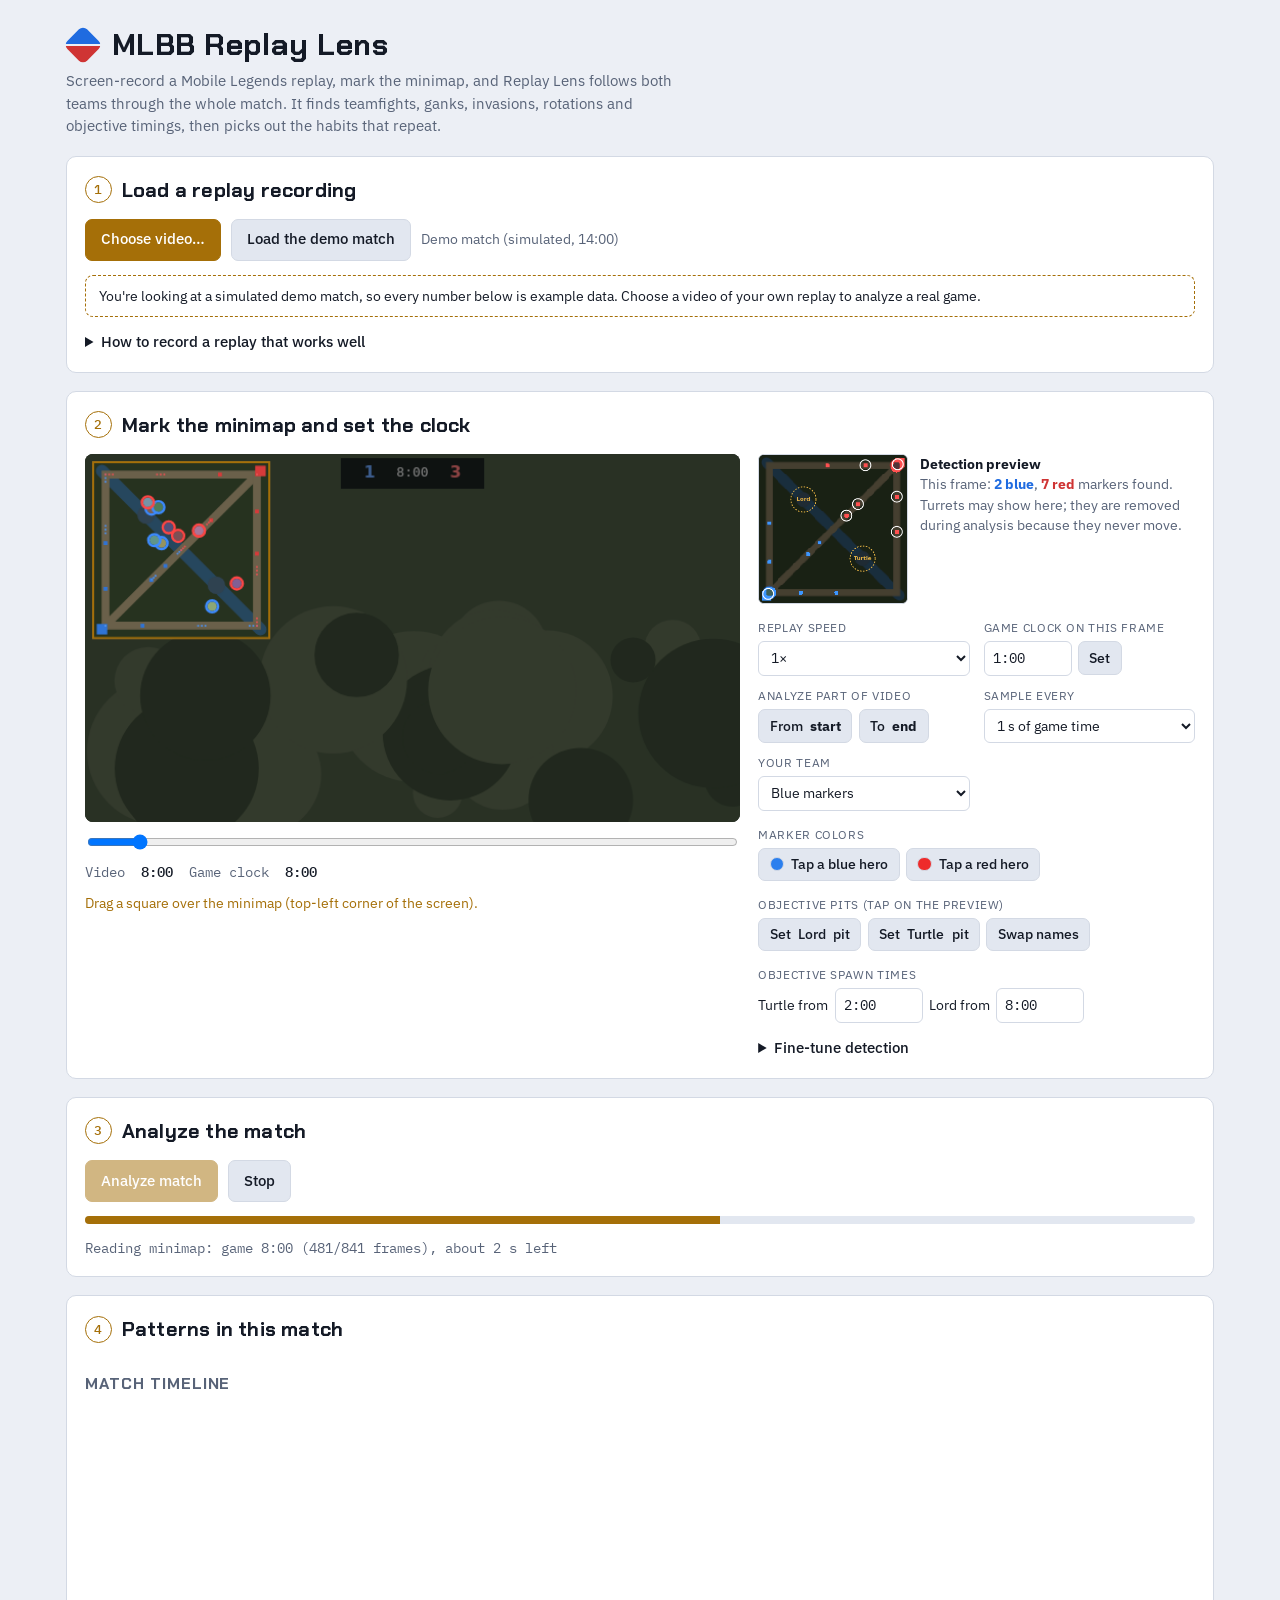
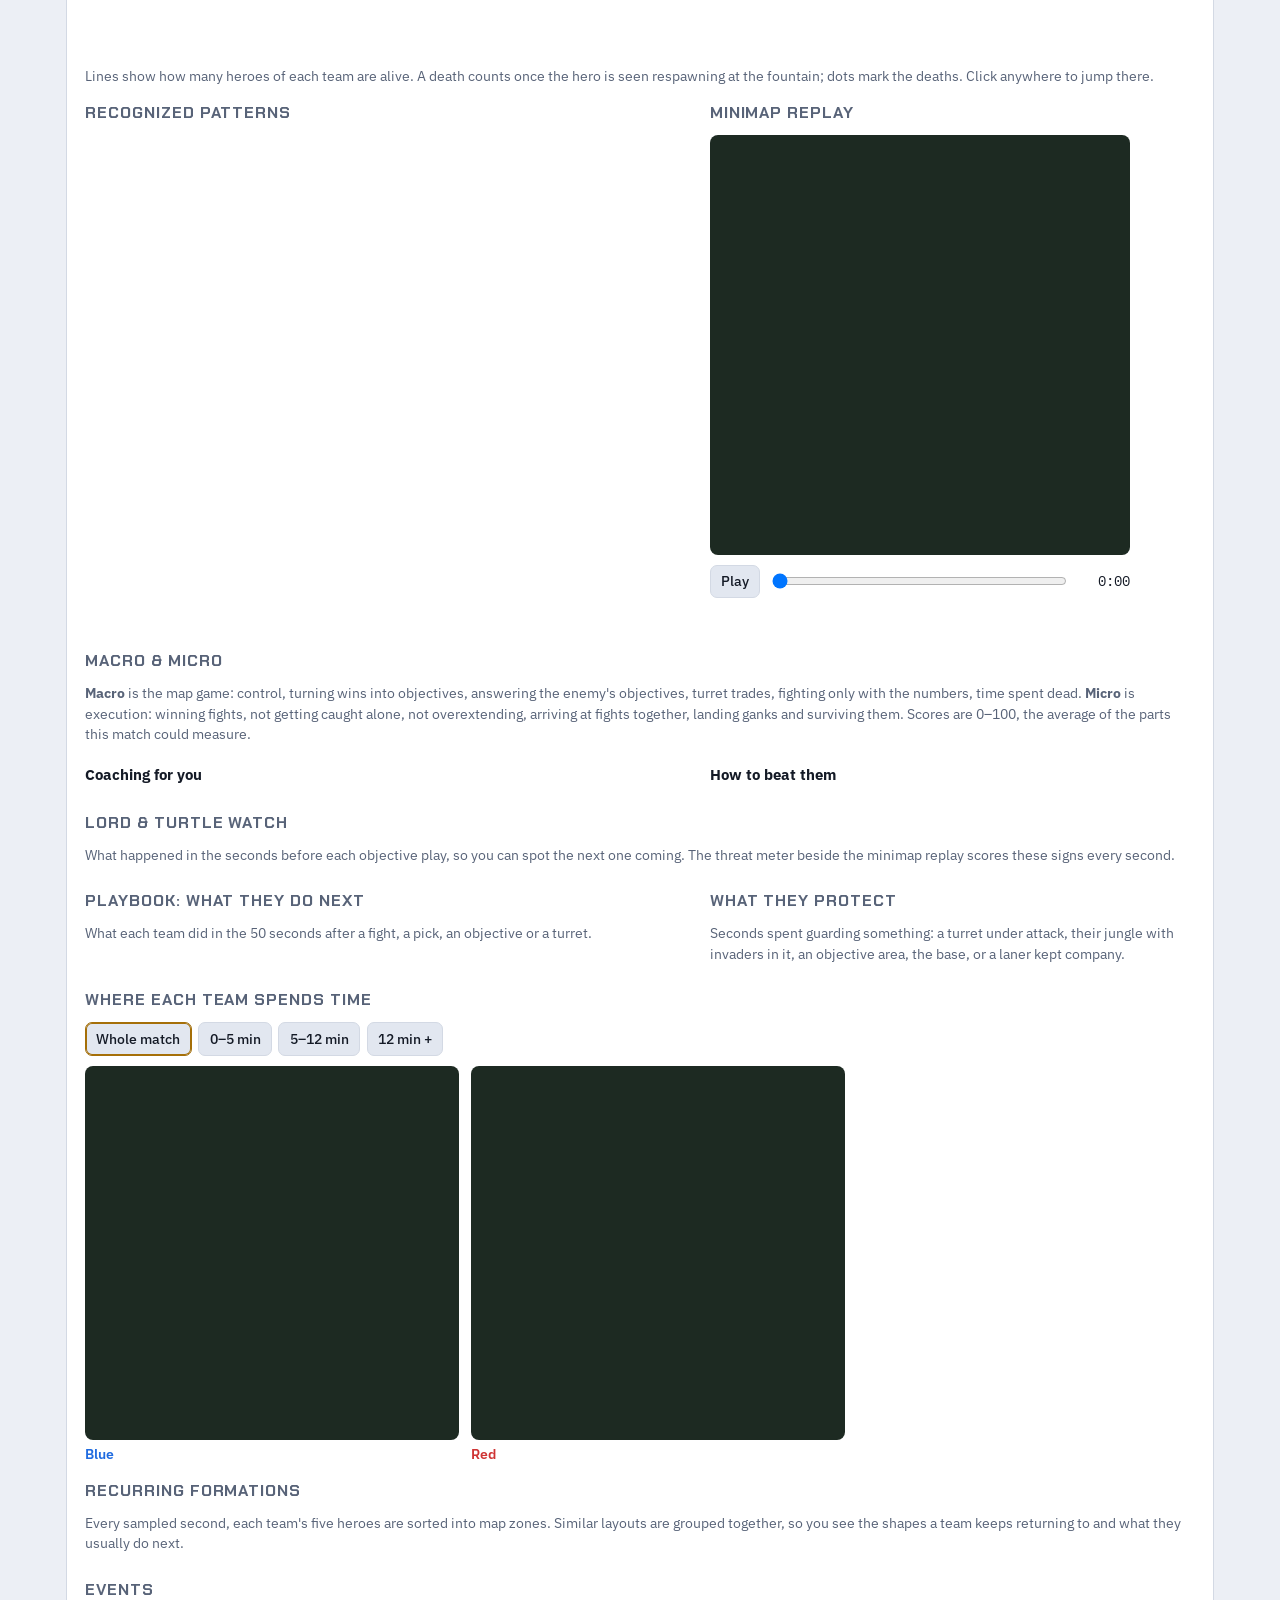
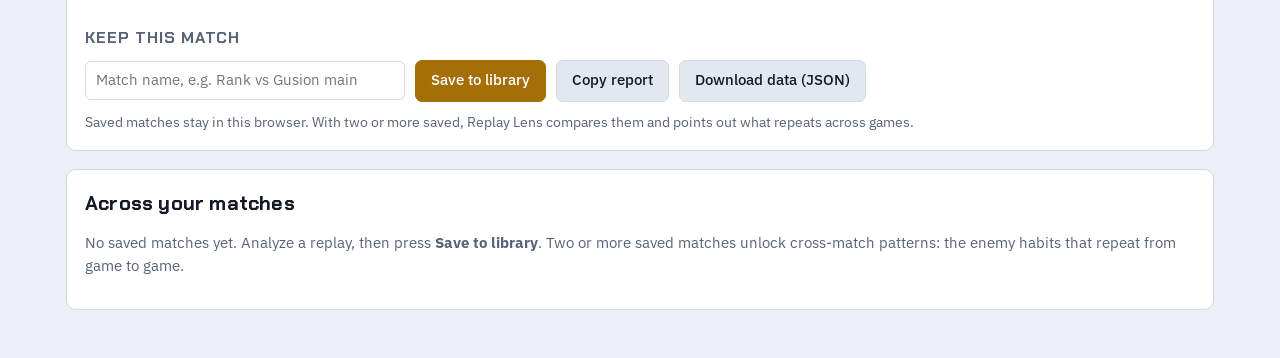
==== commit 12aaf37f: "Replay Lens: macro and micro scorecards with coaching - Locate each death and note allies/enemies ar" ====
--- a/mlbb-replay-lens/index.html
+++ b/mlbb-replay-lens/index.html
@@ -160,6 +160,18 @@
   .watch { display: grid; grid-template-columns: repeat(2, minmax(0, 1fr)); gap: 18px; }
   @media (max-width: 760px) { .watch { grid-template-columns: minmax(0, 1fr); } }
   .watch > div { display: grid; gap: .6rem; align-content: start; min-width: 0; }
+  .mm { display: grid; grid-template-columns: repeat(2, minmax(0, 1fr)); gap: 18px; }
+  @media (max-width: 760px) { .mm { grid-template-columns: minmax(0, 1fr); } }
+  .mm > div { display: grid; gap: .7rem; align-content: start; min-width: 0; }
+  .scores { display: flex; gap: 1.2rem; align-items: baseline; flex-wrap: wrap; }
+  .score { font-family: var(--display); font-size: 2rem; font-weight: 700; line-height: 1; font-variant-numeric: tabular-nums; }
+  .score small { font-size: .8rem; font-family: var(--body); font-weight: 500; color: var(--muted); margin-left: .25rem; }
+  td.val { font-family: var(--mono); white-space: nowrap; text-align: right; }
+  td.best { font-weight: 700; color: var(--ink); background: var(--sunk); }
+  .tips { list-style: none; margin: 0; padding: 0; display: grid; gap: .45rem; font-size: .9rem; }
+  .tips li { padding-left: .9rem; position: relative; }
+  .tips li::before { content: ""; position: absolute; left: 0; top: .55em; width: .4rem; height: .4rem; border-radius: 50%; background: var(--accent); }
+  .tips.warn li::before { background: var(--red); }
   .lib { display: grid; gap: .4rem; }
   .libitem { display: flex; gap: .6rem; align-items: center; flex-wrap: wrap; font-size: .9rem; border-bottom: 1px solid var(--line); padding-bottom: .4rem; }
   .libitem .grow { flex: 1; min-width: 0; }
@@ -297,6 +309,18 @@
     </div>
 
     <div class="panel">
+      <h3>Macro &amp; micro</h3>
+      <p class="muted small"><b>Macro</b> is the map game: control, turning wins into objectives, answering the enemy's objectives, turret trades, fighting only with the numbers, time spent dead.
+        <b>Micro</b> is execution: winning fights, not getting caught alone, not overextending, arriving at fights together, landing ganks and surviving them.
+        Scores are 0–100, the average of the parts this match could measure.</p>
+      <div class="mm" id="macroMicro"></div>
+      <div class="two">
+        <div class="panel"><b>Coaching for you</b><ul class="tips warn" id="coach"></ul></div>
+        <div class="panel"><b>How to beat them</b><ul class="tips" id="exploit"></ul></div>
+      </div>
+    </div>
+
+    <div class="panel">
       <h3>Lord &amp; Turtle watch</h3>
       <p class="muted small">What happened in the seconds before each objective play, so you can spot the next one coming. The threat meter beside the minimap replay scores these signs every second.</p>
       <div class="watch" id="objWatch"></div>
@@ -1402,8 +1426,129 @@
     e.n++; e.acts[tr.next] = (e.acts[tr.next] || 0) + 1; e.ts.push({ t: tr.t, a: tr.next });
   }
 
+  /* ---- 18. where each death happened, and the situation around it ---- */
+  const onEnemyHalf = (k, p) => (side[k] === 'BL' ? p.y < p.x : p.y > p.x);
+  for (const k of TEAMS) for (const d of deaths[k]) {
+    const o = other(k), i = idxAt(d.t);
+    // a death during an enemy gank or a fight happened there; otherwise look for the marker that vanished
+    // (one with no teammate marker within walking distance afterwards), preferring the one nearest enemies
+    const g = ganks.find(e => e.by === o && d.t >= e.start - 3 && d.t <= e.end + 8), f = fights.find(e => d.t >= e.start - 3 && d.t <= e.end + 8);
+    let at = g ? g.hits[g.hits.length - 1] : f ? { x: f.x, y: f.y } : null;
+    if (!at) {
+      const before = samples[Math.max(0, i - sec(2))][k], after = samples[Math.min(samples.length - 1, i + sec(2))][k];
+      const gone = before.filter(p => !after.some(q => dist(p, q) < 0.2));
+      at = gone.sort((p, q) => near(samples[i][o], q, 0.2) - near(samples[i][o], p, 0.2))[0] || null;
+    }
+    if (!at) continue;
+    d.x = at.x; d.y = at.y;
+    const j = Math.max(0, i - sec(4));
+    d.allies = Math.max(0, near(samples[j][k], at, 0.15) - 1);
+    if (f) d.allies = Math.max(d.allies, Math.max(...f.hits.map(h => (k === 'b' ? h.nb : h.nr))) - 1);   // a teamfight is never "alone"
+    d.enemies = recent(i, o, at, 0.18, 8);
+    d.zone = zoneOf(at.x, at.y, side[k]);
+    d.over = d.zone === 'enemyJg' || d.zone === 'enemyBase' || (onEnemyHalf(k, at) && d.zone !== 'river' && !['top', 'mid', 'bot'].includes(d.zone));
+  }
+
+  /* ---- 19. map control: each patch of the map belongs to the team whose nearest hero is closer ---- */
+  const cells = []; for (let gy = 0; gy < 16; gy++) for (let gx = 0; gx < 16; gx++) cells.push({ x: (gx + 0.5) / 16, y: (gy + 0.5) / 16 });
+  const control = samples.map(s => {
+    if (!s.b.length && !s.r.length) return 0.5;
+    let b = 0, r = 0;
+    for (const cl of cells) {
+      let db = 9, dr = 9;
+      for (const p of s.b) db = Math.min(db, dist(p, cl));
+      for (const p of s.r) dr = Math.min(dr, dist(p, cl));
+      if (db < dr) b++; else if (dr < db) r++;
+    }
+    return b / (b + r || 1);
+  });
+
+  /* ---- 20. macro and micro scorecards ---- */
+  const stagger = (f, k) => {
+    const C = { x: f.x, y: f.y }, target = Math.min(3, Math.max(...f.hits.map(h => (k === 'b' ? h.nb : h.nr))));
+    let t1 = null;
+    for (let i = idxAt(f.start - 20); i < samples.length && samples[i].t <= f.end; i++) {
+      const n = near(samples[i][k], C, 0.2);
+      if (n >= 1 && t1 == null) t1 = samples[i].t;
+      if (n >= target) return t1 == null ? 0 : samples[i].t - t1;
+    }
+    return null;
+  };
+  const macro = {}, micro = {};
+  for (const k of TEAMS) {
+    const o = other(k);
+    const ctl = control.map(v => (k === 'b' ? v : 1 - v));
+    const ctlBy = {}; for (const ph of ['early', 'mid', 'late']) { const a = ctl.filter((_, i) => phaseOf(samples[i].t) === ph); ctlBy[ph] = a.length >= 10 ? mean(a) : null; }
+    const advs = triggers.filter(t => t.team === k && (t.kind === 'wonFight' || t.kind === 'pick') && t.next);
+    const enemyPlays = objectives.filter(x => x.lead === o);
+    const answers = enemyPlays.map(x => {
+      const P = c.pits[x.pit];
+      let resp = null;
+      for (let i = idxAt(x.start - 5); i < samples.length && samples[i].t <= x.end + 5; i++) if (near(samples[i][k], P, 0.2) >= 2) { resp = Math.max(0, samples[i].t - x.start); break; }
+      const trade = turretLosses.some(tl => tl.by === k && tl.t >= x.start - 10 && tl.t <= x.end + 20) ||
+        objectives.some(y => y !== x && y.lead === k && y.start <= x.end + 20 && y.end >= x.start - 10);
+      return { t: x.start, resp, trade };
+    });
+    const behind = fights.filter(f => { const h = f.hits[0]; return (k === 'b' ? h.nb < h.nr : h.nr < h.nb) || vis[k].alive[idxAt(f.start)] < vis[o].alive[idxAt(f.start)]; });
+    const deadSec = deaths[k].reduce((a, d) => a + d.n * (d.respawn - d.t), 0);
+    macro[k] = {
+      ctl: mean(ctl), ctlBy,
+      conv: advs.filter(t => /^(obj|turret)/.test(t.next)).length, convOf: advs.length, convTs: advs.map(t => ({ t: t.t, ok: /^(obj|turret)/.test(t.next) })),
+      objTaken: objectives.filter(x => x.lead === k).length, objLost: enemyPlays.length,
+      turTaken: turretLosses.filter(x => x.team === o).length, turLost: turretLosses.filter(x => x.team === k).length,
+      turLostFree: turretLosses.filter(x => x.team === k && !x.def).length,
+      answers, given: answers.filter(a => a.resp == null && !a.trade).length,
+      resp: mean(answers.filter(a => a.resp != null).map(a => a.resp)),
+      behind: behind.map(f => f.start), fightsN: fights.length, deadSec,
+    };
+    const ds = deaths[k].filter(d => d.x != null), allD = deaths[k].reduce((a, d) => a + d.n, 0);
+    const fr = fights.map(f => { const h = f.hits[0], nk = k === 'b' ? h.nb : h.nr, no = k === 'b' ? h.nr : h.nb; return { t: f.start, nk, no, won: f.winner === k, lost: f.winner === o, st: stagger(f, k) }; });
+    const myG = ganks.filter(g => g.by === k), vsG = ganks.filter(g => g.by === o);
+    const helped = vsG.filter(g => {
+      const i0 = idxAt(g.start), C = g.hits[0], n0 = near(samples[i0][k], C, 0.15);
+      for (let i = i0; i < samples.length && samples[i].t <= g.start + 10; i++) if (near(samples[i][k], C, 0.15) > n0) return true;
+      return false;
+    });
+    const st = fr.map(f => f.st).filter(v => v != null);
+    micro[k] = {
+      deaths: allD, kills: deaths[o].reduce((a, d) => a + d.n, 0), located: ds.length,
+      isolated: ds.filter(d => d.allies === 0), over: ds.filter(d => d.over),
+      fightsWon: fr.filter(f => f.won).length, fightsLost: fr.filter(f => f.lost).length,
+      outplays: fr.filter(f => f.won && f.nk < f.no).map(f => f.t), throws: fr.filter(f => f.lost && f.nk > f.no).map(f => f.t),
+      stagger: st.length ? mean(st) : null,
+      gankN: myG.length, gankKill: myG.filter(g => g.success).length, backfire: myG.filter(g => g.lost > g.kills).map(g => g.start),
+      vsGN: vsG.length, escapes: vsG.filter(g => !g.success).length, helped: helped.length,
+    };
+  }
+  // 0-100 scores: the average of the parts that could be measured in this match
+  const part = (v, lo = 0, hi = 1) => (v == null || !isFinite(v) ? null : Math.max(0, Math.min(1, (v - lo) / (hi - lo))));
+  const ratio = (a, b) => (a + b ? a / (a + b) : null);
+  for (const k of TEAMS) {
+    const M = macro[k], Mo = macro[other(k)], m = micro[k];
+    M.parts = [
+      ['Map control', part(M.ctl, 0.3, 0.7)],
+      ['Turning wins into objectives', M.convOf ? M.conv / M.convOf : null],
+      ['Lord & Turtle share', ratio(M.objTaken, M.objLost)],
+      ['Turret trades', ratio(M.turTaken, M.turLost)],
+      ['Answering enemy objectives', M.answers.length ? 1 - M.given / M.answers.length : null],
+      ['Fighting with the numbers', M.fightsN ? 1 - M.behind.length / M.fightsN : null],
+      ['Less time dead', ratio(Mo.deadSec, M.deadSec)],
+    ];
+    m.parts = [
+      ['Fights won', ratio(m.fightsWon, m.fightsLost)],
+      ['Kills vs deaths', ratio(m.kills, m.deaths)],
+      ['Not caught alone', m.located ? 1 - m.isolated.length / m.located : null],
+      ['Not overextending', m.located ? 1 - m.over.length / m.located : null],
+      ['Arriving together', m.stagger == null ? null : part(10 - m.stagger, 0, 8)],
+      ['Gank execution', m.gankN ? (m.gankKill - 0.5 * m.backfire.length) / m.gankN : null],
+      ['Surviving ganks', m.vsGN ? m.escapes / m.vsGN : null],
+    ].map(([n, v]) => [n, v == null ? null : Math.max(0, Math.min(1, v))]);
+    for (const X of [M, m]) { const v = X.parts.map(p => p[1]).filter(x => x != null); X.score = v.length ? Math.round(100 * mean(v)) : null; }
+  }
+
   return { times, samples, dt, unit, side, vis, deaths, fights, ganks, objectives, invasions, rotations, spreadBy, spread,
     structures, turretLosses, threat, alerts, forecast, signatures, protect, guards, playbook, triggers,
+    control, macro, micro,
     enemyHalf: { b: enemyHalf.b[0] / Math.max(1, enemyHalf.b[1]), r: enemyHalf.r[0] / Math.max(1, enemyHalf.r[1]) },
     laneSetup, routes, formations, cfg: c, thumb, my: c.my, t0: times[0], t1: times[times.length - 1] };
 }
@@ -1560,6 +1705,14 @@
     add(list.length >= 2 ? 'habit' : '', list.length >= 2 ? 'Rotation' : 'Rotations',
       `${teamTag(k)} moved as a group ${rs.length}×. ` + (list.length >= 2 ? `Most common: <b>${zoneName(f, k)} → ${zoneName(t, k)}</b> (${list.map(x => chip(x.start)).join(' ')}).` : `First: ${zoneName(rs[0].from, k)} → ${zoneName(rs[0].to, k)} ${chip(rs[0].start)}.`), rs[0].start);
   }
+  // macro and micro
+  {
+    const sc = key => TEAMS.map(k => `${teamTag(k)} ${R[key][k].score ?? '–'}`).join(' vs ');
+    const better = key => (R[key][my].score ?? 0) >= (R[key][op].score ?? 0);
+    const tips = coaching(my, false).filter(t => t.startsWith('<b>'));
+    add(better('macro') ? 'good' : 'warn', 'Macro', `Macro score ${sc('macro')}.` + (tips.find(t => t.includes('Macro:')) ? ' ' + tips.find(t => t.includes('Macro:')).replace('<b>Macro:</b> ', 'Biggest fix: ') : ''), null);
+    add(better('micro') ? 'good' : 'warn', 'Micro', `Micro score ${sc('micro')}.` + (tips.find(t => t.includes('Micro:')) ? ' ' + tips.find(t => t.includes('Micro:')).replace('<b>Micro:</b> ', 'Biggest fix: ') : ''), null);
+  }
   // objective signs, forecast quality, protection, playbook, turrets
   for (const k of [op, my]) {
     const os = objectiveSigns(k); if (!os.n) continue;
@@ -1613,6 +1766,8 @@
     ['Deaths', `<span class="cb">${deathsTot('b')}</span> – <span class="cr">${deathsTot('r')}</span>`, 'confirmed by respawns'],
     ['Objective visits', String(R.objectives.length), `${R.objectives.filter(o => o.contested).length} contested`],
     ['Enemy-half time', `<span class="cb">${(R.enemyHalf.b * 100).toFixed(0)}%</span> – <span class="cr">${(R.enemyHalf.r * 100).toFixed(0)}%</span>`, `You are ${TN(my)}`],
+    ['Macro score', `<span class="cb">${R.macro.b.score ?? '–'}</span> – <span class="cr">${R.macro.r.score ?? '–'}</span>`, 'map play, 0–100'],
+    ['Micro score', `<span class="cb">${R.micro.b.score ?? '–'}</span> – <span class="cr">${R.micro.r.score ?? '–'}</span>`, 'execution, 0–100'],
   ];
   $('#tiles').innerHTML = tiles.map(([k, v, s]) => `<div class="tile"><span class="k">${k}</span><span class="v">${v}</span><span class="s">${s}</span></div>`).join('');
 
@@ -1642,7 +1797,7 @@
       '</tbody></table></div></div>';
   }).join('');
 
-  renderWatch(); renderPlaybook(); renderProtects();
+  renderMacroMicro(); renderWatch(); renderPlaybook(); renderProtects();
   $('#heatBCap').textContent = `Blue${my === 'b' ? ' (you)' : ''}`; $('#heatRCap').textContent = `Red${my === 'r' ? ' (you)' : ''}`;
   const sc = $('#scrub'); sc.max = R.samples.length - 1; scrubI = Math.min(scrubI, R.samples.length - 1); sc.value = scrubI;
   if (!$('#nameIn').value) $('#nameIn').value = isDemo ? 'Demo match' : ($('#srcName').textContent || '').replace(/\.[^.]+$/, '');
@@ -1653,6 +1808,84 @@
   const dpr = window.devicePixelRatio || 1, w = cv.clientWidth || 600;
   cv.width = Math.round(w * dpr); cv.height = Math.round(h * dpr);
   const ctx = cv.getContext('2d'); ctx.setTransform(dpr, 0, 0, dpr, 0, 0); return { ctx, w, h };
+}
+const pct = v => (v == null ? '–' : Math.round(v * 100) + '%');
+// Rows of the scorecards: label, value for one team as text, and a number where higher is better.
+function macroRows(k) {
+  const M = R.macro[k];
+  return [
+    ['Map control (share of the map nearer to them)', pct(M.ctl), M.ctl],
+    ['  0–5 / 5–12 / 12+ min', ['early', 'mid', 'late'].map(ph => pct(M.ctlBy[ph])).join(' / '), null],
+    ['Won fights & picks turned into Lord, Turtle or a turret', M.convOf ? `${M.conv}/${M.convOf}` : '–', M.convOf ? M.conv / M.convOf : null],
+    ['Lord & Turtle plays won', String(M.objTaken), M.objTaken],
+    ['Turrets taken / lost', `${M.turTaken} / ${M.turLost}`, M.turTaken - M.turLost],
+    ['Enemy objectives left unanswered (no contest, no trade)', M.answers.length ? `${M.given}/${M.answers.length}` : '–', M.answers.length ? -M.given : null],
+    ['Time to show up at an enemy objective', M.answers.some(a => a.resp != null) ? `${Math.round(M.resp)} s` : '–', M.answers.some(a => a.resp != null) ? -M.resp : null],
+    ['Fights taken with fewer heroes', M.fightsN ? `${M.behind.length}/${M.fightsN}` : '–', M.fightsN ? -M.behind.length : null],
+    ['Hero-seconds spent dead', String(Math.round(M.deadSec)), -M.deadSec],
+  ];
+}
+function microRows(k) {
+  const m = R.micro[k];
+  return [
+    ['Teamfights won / lost', `${m.fightsWon} / ${m.fightsLost}`, m.fightsWon - m.fightsLost],
+    ['Kills / deaths (confirmed)', `${m.kills} / ${m.deaths}`, m.kills - m.deaths],
+    ['Fights won with fewer heroes (outplays)', String(m.outplays.length), m.outplays.length],
+    ['Fights lost with more heroes (throws)', String(m.throws.length), -m.throws.length],
+    ['Deaths caught alone', m.located ? `${m.isolated.length}/${m.located}` : '–', m.located ? -m.isolated.length / m.located : null],
+    ['Deaths deep in enemy territory', m.located ? `${m.over.length}/${m.located}` : '–', m.located ? -m.over.length / m.located : null],
+    ['Seconds between 1st and 3rd hero reaching a fight', m.stagger == null ? '–' : `${roundN(m.stagger)} s`, m.stagger == null ? null : -m.stagger],
+    ['Ganks with a kill / ganks that backfired', m.gankN ? `${m.gankKill}/${m.gankN} · ${m.backfire.length}` : '–', m.gankN ? (m.gankKill - m.backfire.length) / m.gankN : null],
+    ['Enemy ganks survived', m.vsGN ? `${m.escapes}/${m.vsGN}` : '–', m.vsGN ? m.escapes / m.vsGN : null],
+    ['Enemy ganks where a teammate came to help', m.vsGN ? `${m.helped}/${m.vsGN}` : '–', m.vsGN ? m.helped / m.vsGN : null],
+  ];
+}
+function scoreTable(title, key, rowsOf) {
+  const rb = rowsOf('b'), rr = rowsOf('r');
+  const head = `<div class="scores"><span>${title}</span>${TEAMS.map(k => `<span class="score ${k === 'b' ? 'cb' : 'cr'}">${R[key][k].score ?? '–'}<small>${TN(k)}${k === R.my ? ' (you)' : ''}</small></span>`).join('')}</div>`;
+  const parts = TEAMS.map(k => `<span class="muted small">${TN(k)}: ` + R[key][k].parts.filter(p => p[1] != null).map(p => `${p[0]} ${pct(p[1])}`).join(' · ') + '</span>').join('<br>');
+  return `<div>${head}<div class="tablewrap"><table><thead><tr><th></th><th class="cb" style="text-align:right">Blue</th><th class="cr" style="text-align:right">Red</th></tr></thead><tbody>` +
+    rb.map((row, i) => {
+      const a = row[2], b = rr[i][2], bb = a != null && b != null && a > b, rb2 = a != null && b != null && b > a;
+      return `<tr><td class="${row[0].startsWith('  ') ? 'muted small' : ''}">${esc(row[0].trim())}</td><td class="val${bb ? ' best' : ''}">${row[1]}</td><td class="val${rb2 ? ' best' : ''}">${rr[i][1]}</td></tr>`;
+    }).join('') + `</tbody></table></div><details class="small"><summary class="muted">How the score is built</summary>${parts}</details></div>`;
+}
+// Advice for the viewer's team, and openings in the opponent's play.
+function coaching(k, forEnemy) {
+  const M = R.macro[k], m = R.micro[k], out = [], o = other(k);
+  const zoneMost = list => { const z = {}; list.forEach(d => { z[d.zone] = (z[d.zone] || 0) + 1; }); const e = Object.entries(z).sort((a, b) => b[1] - a[1])[0]; return e ? zoneName(e[0], k) : ''; };
+  const ts = a => a.map(t => chip(t)).join(' ');
+  if (!forEnemy) {
+    if (M.convOf >= 2 && M.conv / M.convOf < 0.5) out.push(`<b>Macro:</b> you turned ${M.conv} of ${M.convOf} won fights or picks into an objective or turret. After a win, walk straight to Turtle/Lord or the nearest turret instead of chasing or farming.`);
+    if (M.given) out.push(`<b>Macro:</b> the enemy took ${M.given} objective${M.given > 1 ? 's' : ''} with no contest and no trade from you (${ts(M.answers.filter(a => a.resp == null && !a.trade).map(a => a.t))}). Either show up or take a turret on the other side at the same time.`);
+    if (M.behind.length) out.push(`<b>Macro:</b> ${M.behind.length} fight${M.behind.length > 1 ? 's were' : ' was'} taken with fewer heroes (${ts(M.behind)}). Wait for respawns or back off and give up a small objective instead.`);
+    if (M.ctlBy.late != null && M.ctlBy.late < 0.45) out.push(`<b>Macro:</b> after 12 min you held only ${pct(M.ctlBy.late)} of the map. Clear the side waves and move as five before entering their jungle.`);
+    if (M.turLostFree) out.push(`<b>Macro:</b> ${M.turLostFree} of your turrets fell with nobody defending. Watch the minimap when the team commits to one side.`);
+    if (M.answers.some(a => a.resp != null) && M.resp > 12) out.push(`<b>Macro:</b> you reach enemy objectives about ${Math.round(M.resp)} s after they start, often too late. Move when you see their signs (Lord &amp; Turtle watch below).`);
+    if (m.isolated.length >= 2) out.push(`<b>Micro:</b> ${m.isolated.length} deaths happened with no teammate nearby, mostly in ${zoneMost(m.isolated)} (${ts(m.isolated.map(d => d.t))}). Don't face-check bushes alone; walk with your roamer or jungler.`);
+    if (m.over.length >= 2) out.push(`<b>Micro:</b> ${m.over.length} deaths were deep in enemy territory (${ts(m.over.map(d => d.t))}). Stop chasing past the river unless the enemy is out of heroes.`);
+    if (m.stagger != null && m.stagger > 5) out.push(`<b>Micro:</b> your team reaches fights one by one, ${roundN(m.stagger)} s between the first and third hero. Group up before the engage instead of walking in alone.`);
+    if (m.throws.length) out.push(`<b>Micro:</b> you lost ${m.throws.length} fight${m.throws.length > 1 ? 's' : ''} while having more heroes (${ts(m.throws)}). Focus one target and don't split damage.`);
+    if (m.backfire.length) out.push(`<b>Micro:</b> ${m.backfire.length} of your ganks cost you more than they got (${ts(m.backfire)}). Check where their jungler is before diving.`);
+    if (m.vsGN >= 2 && m.helped / m.vsGN < 0.5) out.push(`<b>Micro:</b> when the enemy ganked you, a teammate came to help only ${m.helped} of ${m.vsGN} times. Rotate toward a teammate who is being dived.`);
+    if (!out.length) out.push('No clear macro or micro problems showed up in this match.');
+  } else {
+    if (m.isolated.length >= 2) out.push(`${TN(k)} gets caught alone, mostly in ${zoneMost(m.isolated)} (${m.isolated.length}×). Set up picks there with 2–3 heroes.`);
+    if (m.stagger != null && m.stagger > 5) out.push(`${TN(k)} arrives at fights one by one (${roundN(m.stagger)} s gap). Start the fight early, before their third hero arrives.`);
+    if (M.given) out.push(`${TN(k)} leaves objectives unanswered (${M.given}×). Take Turtle/Lord while their group is on the other side.`);
+    if (M.convOf >= 2 && M.conv / M.convOf < 0.5) out.push(`${TN(k)} rarely follows up a win (${M.conv}/${M.convOf}). After losing a fight, you usually have time to reset safely.`);
+    if (M.behind.length) out.push(`${TN(k)} takes fights with fewer heroes (${M.behind.length}×). Bait them into fighting right after you get a kill.`);
+    if (m.over.length >= 2) out.push(`${TN(k)} overextends into your side (${m.over.length} deaths there). Let them chase into your jungle and turn on them.`);
+    if (m.vsGN >= 2 && m.escapes / m.vsGN < 0.5) out.push(`${TN(k)} rarely survives ganks (${m.escapes}/${m.vsGN} survived). Keep ganking, especially ${(() => { const z = {}; R.ganks.filter(g => g.by === o && g.success).forEach(g => { z[g.region] = (z[g.region] || 0) + 1; }); const e = Object.entries(z).sort((a, b) => b[1] - a[1])[0]; return e ? regionName(e[0]) : 'their weak lane'; })()}.`);
+    if (M.ctlBy.late != null && M.ctlBy.late < 0.45) out.push(`${TN(k)} loses the map late (${pct(M.ctlBy.late)} control after 12 min). Push the side lanes and force them to answer.`);
+    if (!out.length) out.push(`${TN(k)} showed no obvious weakness in this match.`);
+  }
+  return out;
+}
+function renderMacroMicro() {
+  $('#macroMicro').innerHTML = scoreTable('Macro', 'macro', macroRows) + scoreTable('Micro', 'micro', microRows);
+  $('#coach').innerHTML = coaching(R.my, false).map(t => `<li>${t}</li>`).join('');
+  $('#exploit').innerHTML = coaching(other(R.my), true).map(t => `<li>${t}</li>`).join('');
 }
 function renderWatch() {
   $('#objWatch').innerHTML = [other(R.my), R.my].map(k => {
@@ -1721,6 +1954,7 @@
     ['Invade · Blue', R.invasions.filter(v => v.by === 'b').map(v => [v.start, v.end, cssVar('--blue')])],
     ['Invade · Red', R.invasions.filter(v => v.by === 'r').map(v => [v.start, v.end, cssVar('--red')])],
     ['Turrets lost', R.turretLosses.map(x => [x.t, x.t, cssVar(x.team === 'b' ? '--blue' : '--red')])],
+    ['Map control', 'ctl'],
     ['Obj. threat · Blue', 'heat:b'],
     ['Obj. threat · Red', 'heat:r'],
   ];
@@ -1747,6 +1981,14 @@
   rows.forEach(([label, evs], r) => {
     const y = top + chartH + 14 + r * rowH;
     ctx.fillStyle = muted; ctx.textAlign = 'right'; ctx.fillText(label, padL - 8, y + rowH / 2);
+    if (evs === 'ctl') {                         // map control: color of the team holding more of the map
+      R.samples.forEach((s, i) => {
+        const v = R.control[i], x = X(s.t), x2 = X(R.samples[Math.min(i + 1, R.samples.length - 1)].t);
+        ctx.fillStyle = cssVar(v >= 0.5 ? '--blue' : '--red'); ctx.globalAlpha = Math.min(1, Math.abs(v - 0.5) * 3);
+        ctx.fillRect(x, y + 4, Math.max(1, x2 - x + 0.5), rowH - 8);
+      });
+      ctx.globalAlpha = 1; return;
+    }
     if (typeof evs === 'string') {               // heat strip: the stronger of the two objective threats
       const k = evs.slice(5); ctx.fillStyle = cssVar(k === 'b' ? '--blue' : '--red');
       R.samples.forEach((s, i) => {
@@ -1914,6 +2156,8 @@
     play: Object.fromEntries(TEAMS.map(k => [k, Object.fromEntries(Object.entries(R.playbook[k]).map(([kind, e]) =>
       [pitKey(kind), Object.fromEntries(Object.entries(e.acts).map(([a, c]) => [pitKey(a), c]))]))])),
     turrets: R.turretLosses.map(x => ({ team: x.team, t: x.t, def: x.def })),
+    mm: Object.fromEntries(TEAMS.map(k => [k, { macro: R.macro[k].score, micro: R.micro[k].score, isolated: R.micro[k].isolated.length,
+      over: R.micro[k].over.length, stagger: R.micro[k].stagger, conv: R.macro[k].conv, convOf: R.macro[k].convOf, given: R.macro[k].given, behind: R.macro[k].behind.length }])),
   };
 }
 $('#saveBtn').onclick = () => {
@@ -1963,6 +2207,22 @@
   const topTag = Object.entries(tags).filter(([t]) => !/dead|base/i.test(t)).sort((a, b) => b[1] - a[1])[0];
   if (topTag) add('habit', 'Enemy shape', `Opponents' most common formation across your matches: <b>${esc(topTag[0])}</b> (${(topTag[1] * 100).toFixed(0)}% of game time).`);
   const gUs = lib.flatMap(m => m.ganks.filter(g => g.by === m.my)), gThem = lib.flatMap(m => m.ganks.filter(g => g.by !== m.my));
+  const withMM = lib.filter(m => m.mm);
+  if (withMM.length >= 2) {
+    const avg = (f) => Math.round(mean(withMM.map(f).filter(v => v != null)));
+    const usMa = avg(m => m.mm[m.my].macro), themMa = avg(m => m.mm[other(m.my)].macro), usMi = avg(m => m.mm[m.my].micro), themMi = avg(m => m.mm[other(m.my)].micro);
+    add(usMa - themMa < usMi - themMi ? 'warn' : '', 'Macro/micro', `Average over ${withMM.length} matches: your macro ${usMa} vs ${themMa}, your micro ${usMi} vs ${themMi}. ` +
+      (usMa - themMa < usMi - themMi ? 'Your map play is the weaker side: work on objectives after wins and answering theirs.' : 'Your execution is the weaker side: work on positioning and arriving at fights together.'));
+    const rep = [
+      [withMM.filter(m => m.mm[m.my].isolated >= 2).length, 'you got caught alone 2+ times'],
+      [withMM.filter(m => m.mm[m.my].over >= 2).length, 'you died 2+ times deep in enemy territory'],
+      [withMM.filter(m => m.mm[m.my].convOf >= 2 && m.mm[m.my].conv / m.mm[m.my].convOf < 0.5).length, 'you did not turn most wins into objectives'],
+      [withMM.filter(m => m.mm[m.my].given >= 1).length, 'you left an enemy objective unanswered'],
+      [withMM.filter(m => m.mm[m.my].behind >= 1).length, 'you took a fight with fewer heroes'],
+      [withMM.filter(m => m.mm[m.my].stagger != null && m.mm[m.my].stagger > 5).length, 'your team arrived at fights one by one'],
+    ].filter(([c]) => c >= 2).sort((a, b) => b[0] - a[0]);
+    if (rep.length) add('warn', 'Repeat mistake', rep.map(([c, t]) => `In ${c} of ${withMM.length} matches ${t}.`).join(' '));
+  }
   const theirSig = lib.flatMap(m => (m.sig || []).filter(x => x.team !== m.my));
   if (theirSig.length >= 2) {
     const after = theirSig.filter(x => x.prior.length).length, ahead = theirSig.filter(x => x.adv > 0).length, early = theirSig.filter(x => x.lead >= 8);
